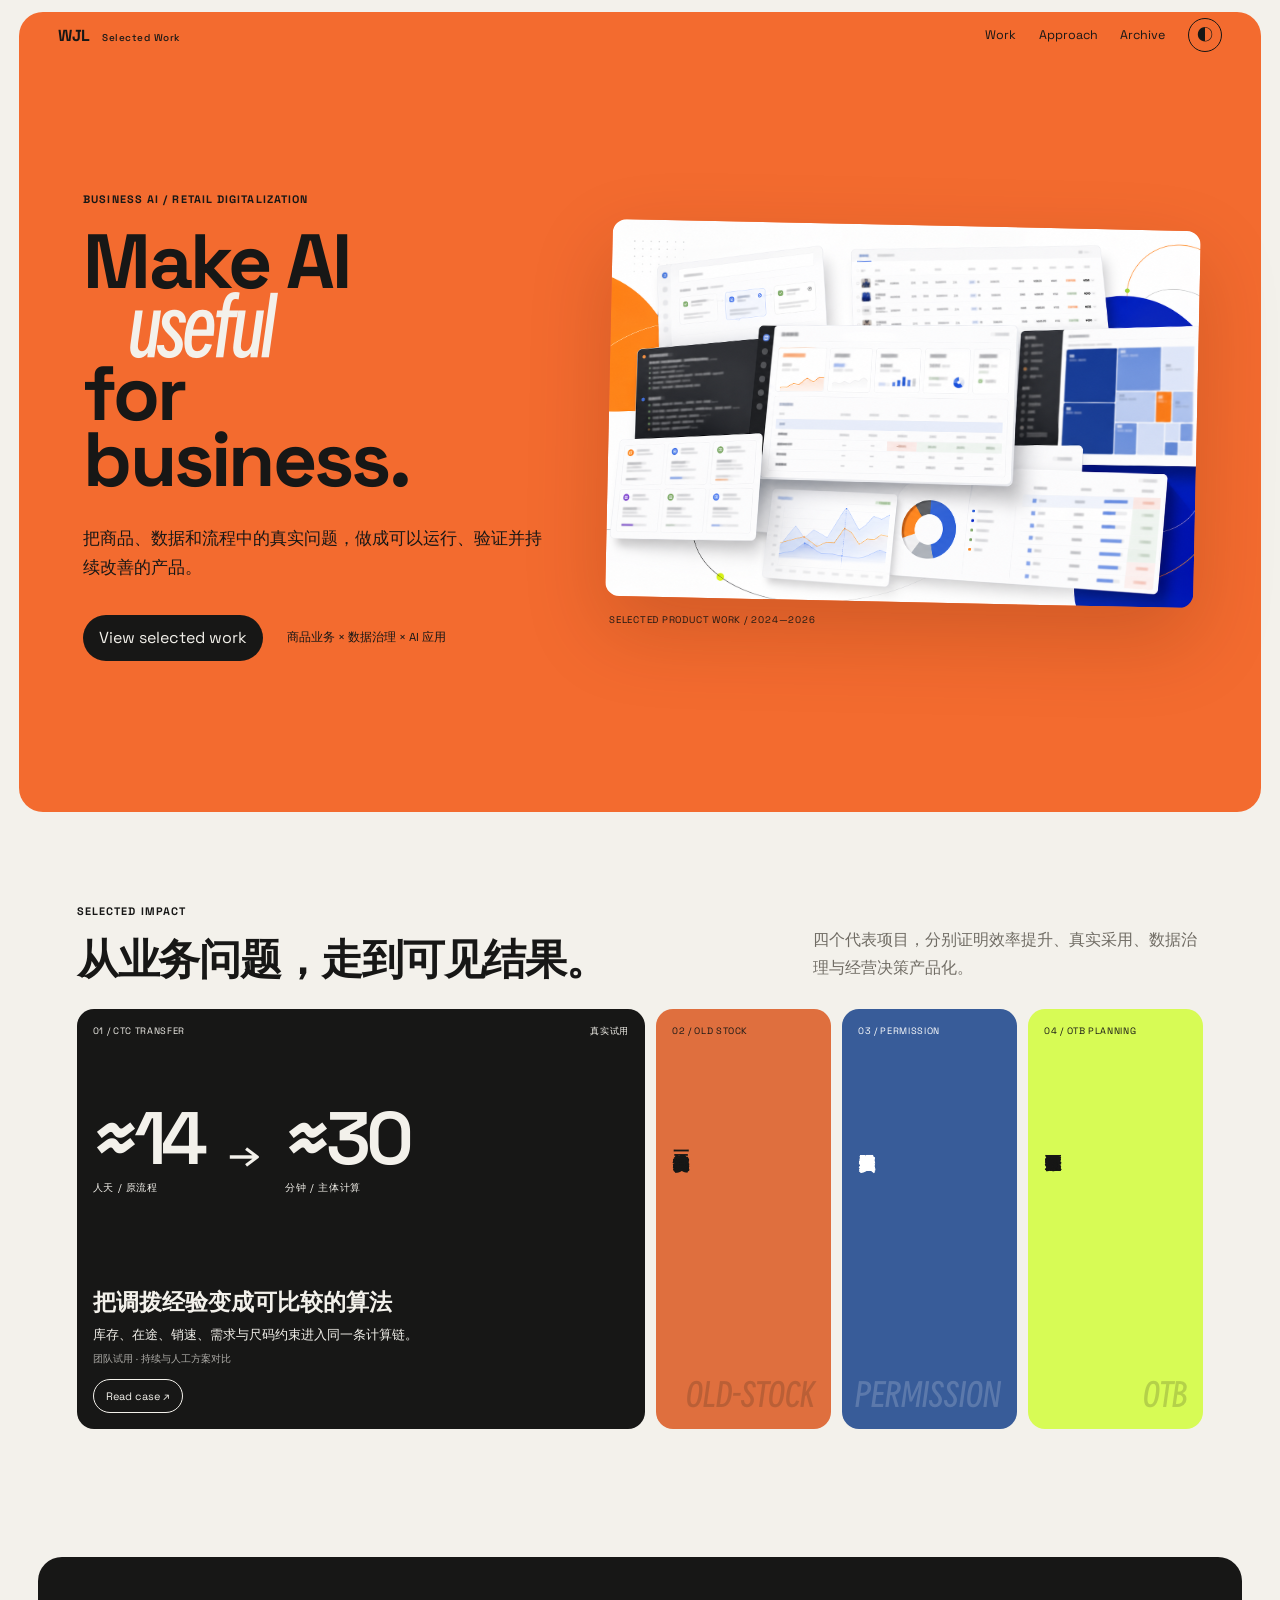
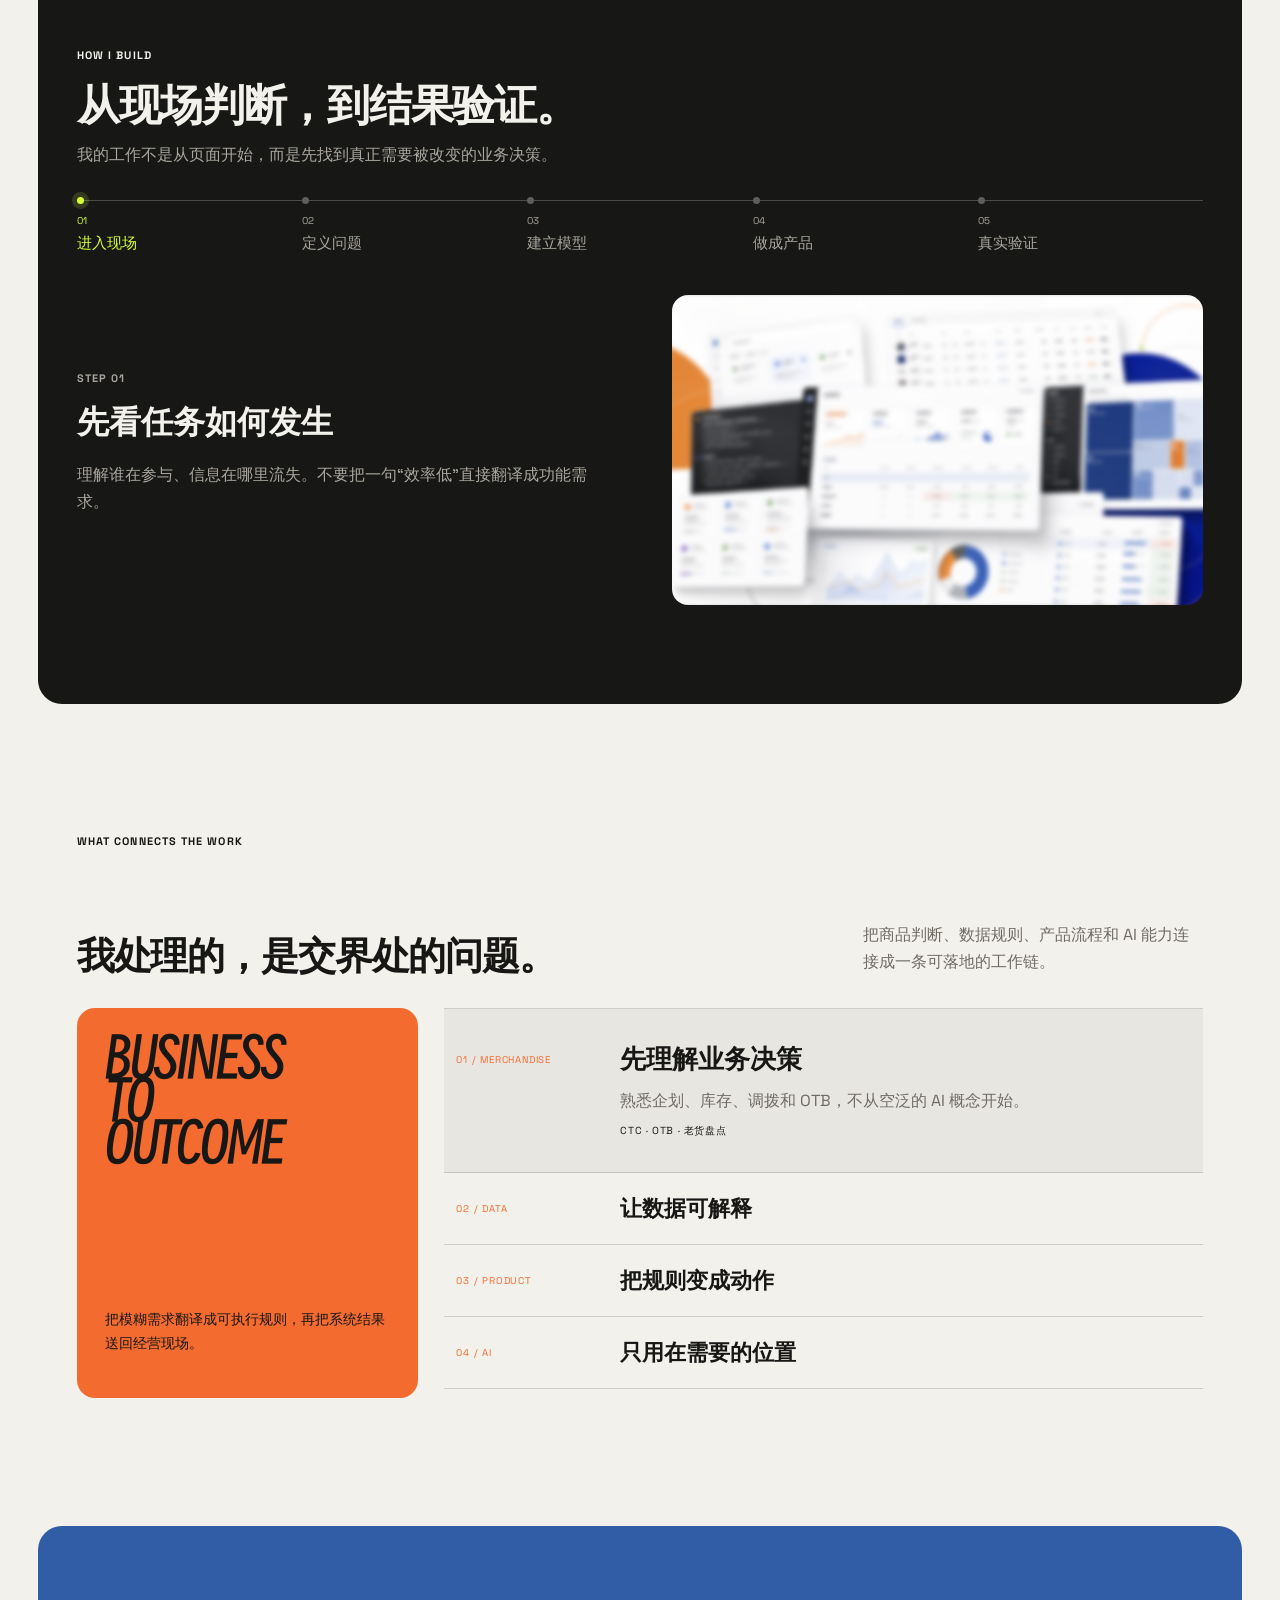
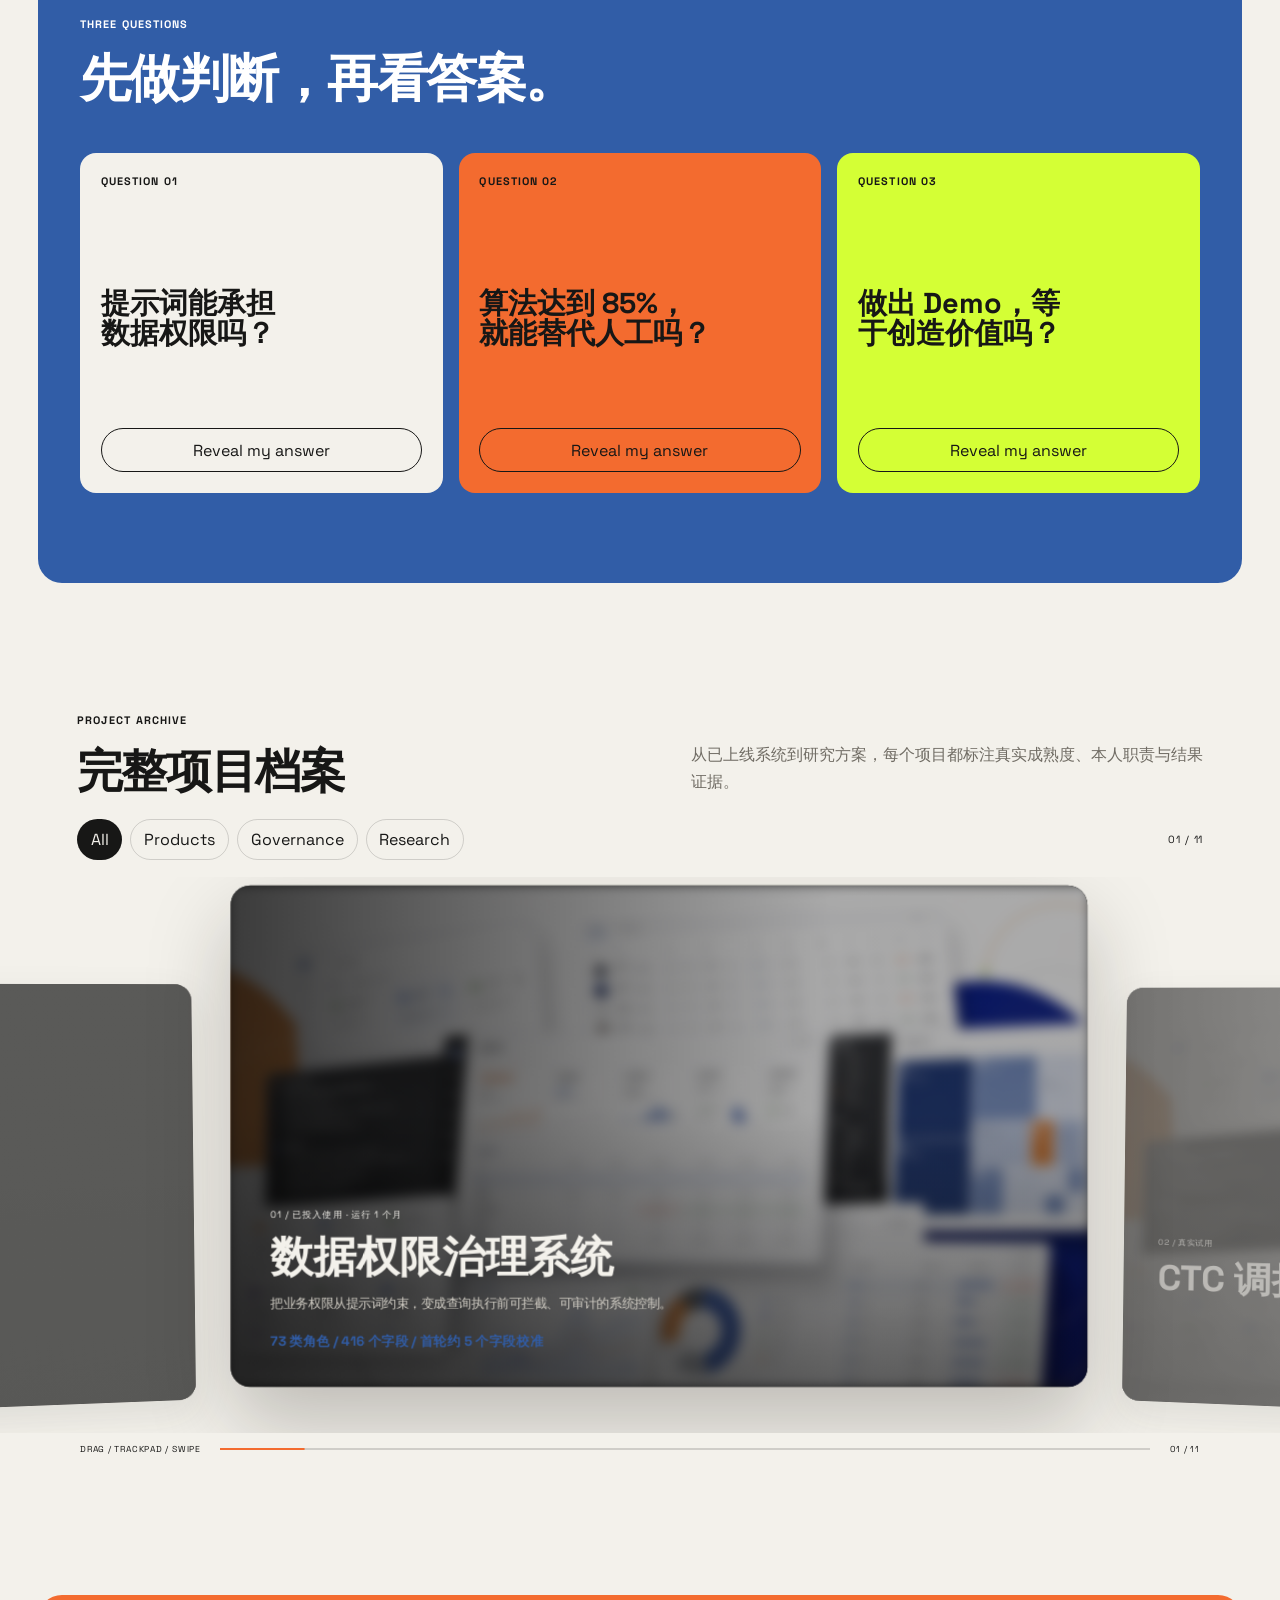
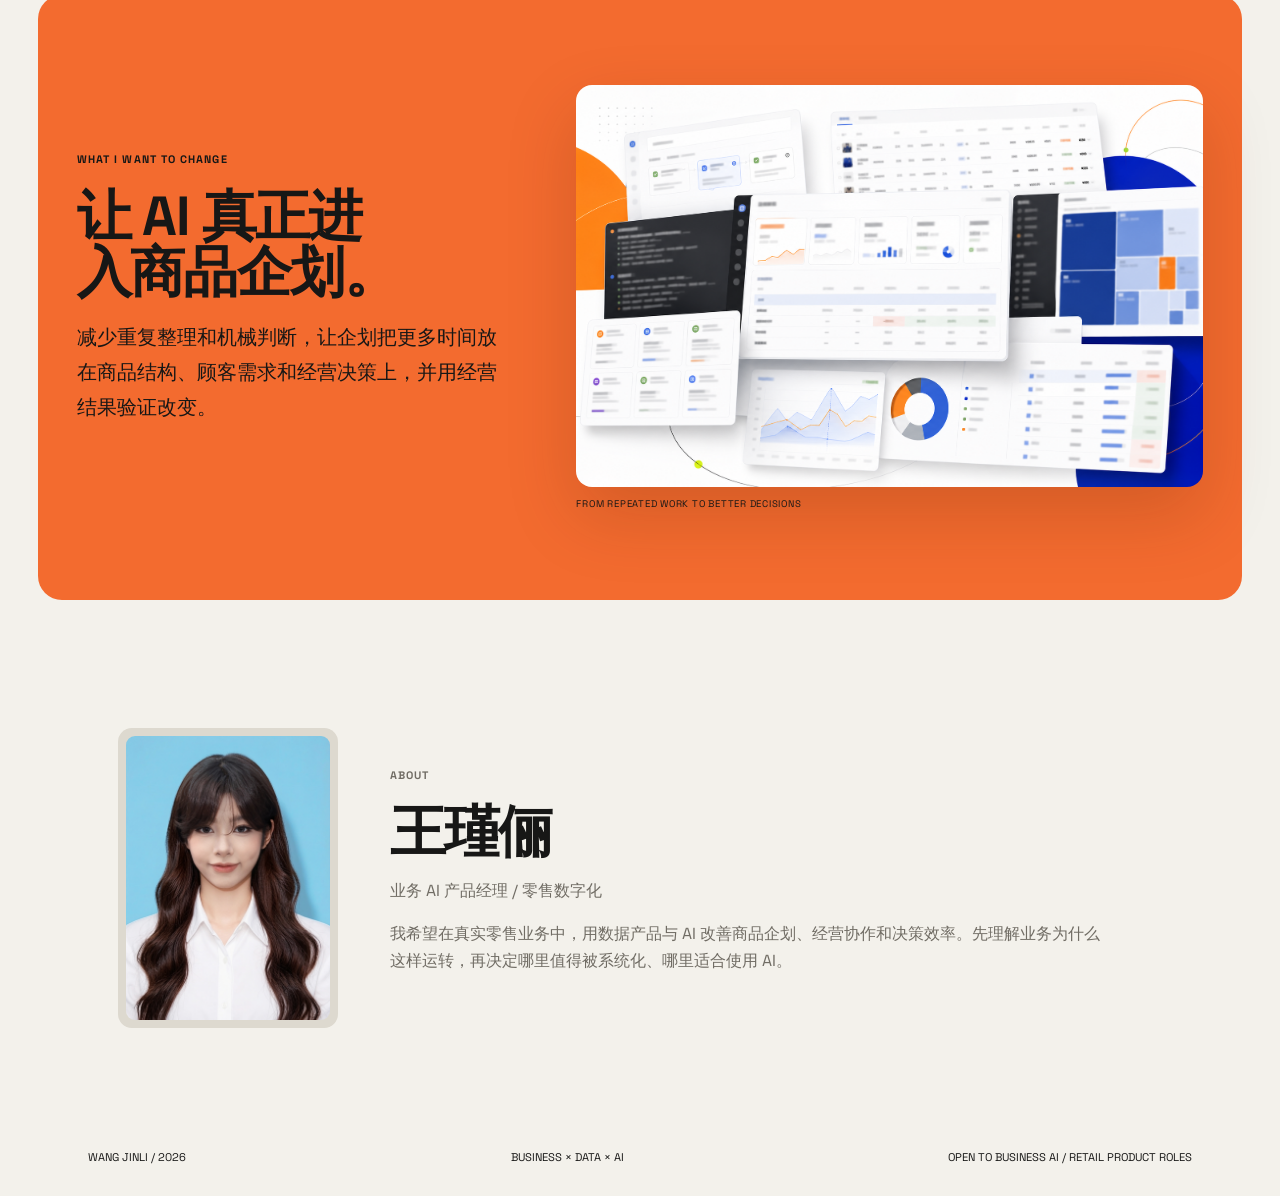
==== index.html @ 983e84b1 "Launch portfolio website" ====
<!doctype html>
<html lang="zh-CN">
<head>
  <meta charset="utf-8">
  <meta name="viewport" content="width=device-width, initial-scale=1">
  <meta name="description" content="王瑾俪的业务 AI、商品企划与零售数字化作品集">
  <title>王瑾俪 | Business × Data × AI</title>
  <link rel="stylesheet" href="styles.css">
</head>
<body>
  <a class="skip" href="#work">跳到项目</a>
  <header class="nav">
    <a class="logo" href="#top">WJL <span>Selected Work</span></a>
    <nav><a href="#work">Work</a><a href="#approach">Approach</a><a href="#archive">Archive</a><button id="themeToggle">◐</button></nav>
  </header>

  <main id="top">
    <section class="hero">
      <div class="hero-copy">
        <p class="label">BUSINESS AI / RETAIL DIGITALIZATION</p>
        <h1><span>Make AI</span><em>useful</em><span>for business.</span></h1>
        <p class="hero-cn">把商品、数据和流程中的真实问题，做成可以运行、验证并持续改善的产品。</p>
        <div class="hero-actions"><a href="#work">View selected work</a><span>商品业务 × 数据治理 × AI 应用</span></div>
      </div>
      <figure class="hero-media">
        <img src="assets/interface-collage.png" alt="零售数字化系统界面拼贴">
        <figcaption>SELECTED PRODUCT WORK / 2024—2026</figcaption>
      </figure>
    </section>

    <section class="work" id="work">
      <header class="work-heading"><div><p class="label">SELECTED IMPACT</p><h2>从业务问题，<br>走到可见结果。</h2></div><p>四个代表项目，分别证明效率提升、真实采用、数据治理与经营决策产品化。</p></header>
      <div class="impact-board" id="impactBoard">
        <article class="impact-card active" tabindex="0" data-impact="ctc">
          <div class="impact-top"><span>01 / CTC TRANSFER</span><span>真实试用</span></div>
          <div class="impact-metric"><div><b>≈14</b><small>人天 / 原流程</small></div><i>→</i><div><b>≈30</b><small>分钟 / 主体计算</small></div></div>
          <div class="impact-story"><h3>把调拨经验变成可比较的算法</h3><p>库存、在途、销速、需求与尺码约束进入同一条计算链。</p><small>团队试用 · 持续与人工方案对比</small><button data-open="ctc">Read case ↗</button></div>
        </article>
        <article class="impact-card" tabindex="0" data-impact="old-stock">
          <div class="impact-top"><span>02 / OLD STOCK</span><span>真实使用</span></div>
          <div class="impact-metric"><div><b>≈2</b><small>周 / 人工盘点</small></div><i>→</i><div><b>3–4</b><small>天 / 工具处理</small></div></div>
          <div class="impact-story"><h3>把一次性表格变成持续工具</h3><p>库龄、库存和销售状态可以被直接查询并转化为经营动作。</p><small>真实业务人员使用 · 处理周期缩短</small><button data-open="old-stock">Read case ↗</button></div>
        </article>
        <article class="impact-card" tabindex="0" data-impact="permission">
          <div class="impact-top"><span>03 / PERMISSION</span><span>已上线运行</span></div>
          <div class="impact-metric single"><div><b>73</b><small>类真实角色</small></div><i>×</i><div><b>416</b><small>个分级字段</small></div></div>
          <div class="impact-story"><h3>让权限进入真实查询链路</h3><p>从提示词约束，推进到执行前拦截、默认拒绝与审计。</p><small>已上线运行 · 真实身份联调</small><button data-open="permission">Read case ↗</button></div>
        </article>
        <article class="impact-card" tabindex="0" data-impact="otb">
          <div class="impact-top"><span>04 / OTB PLANNING</span><span>已部署使用</span></div>
          <div class="impact-metric single"><div><b>≈21</b><small>个真实查询接口</small></div></div>
          <div class="impact-story"><h3>把分散数据送进决策界面</h3><p>预算、采购、销售、毛利、库存和审批进入同一产品。</p><small>真实数据接入 · 已部署辅助买货</small><button data-open="otb">Read case ↗</button></div>
        </article>
      </div>
    </section>

    <section class="approach" id="approach">
      <header><p class="label">HOW I BUILD</p><h2>从现场判断，到结果验证。</h2><p>我的工作不是从页面开始，而是先找到真正需要被改变的业务决策。</p></header>
      <div class="stepper" role="tablist">
        <button class="step active" data-step="0"><i>01</i><span>进入现场</span></button>
        <button class="step" data-step="1"><i>02</i><span>定义问题</span></button>
        <button class="step" data-step="2"><i>03</i><span>建立模型</span></button>
        <button class="step" data-step="3"><i>04</i><span>做成产品</span></button>
        <button class="step" data-step="4"><i>05</i><span>真实验证</span></button>
      </div>
      <article class="step-panel" id="stepPanel" aria-live="polite"></article>
    </section>

    <section class="strengths">
      <header><p class="label">WHAT CONNECTS THE WORK</p><h2>我处理的，是交界处的问题。</h2><p>把商品判断、数据规则、产品流程和 AI 能力连接成一条可落地的工作链。</p></header>
      <div class="strength-stage">
        <div class="strength-lead"><span>BUSINESS<br>TO<br>OUTCOME</span><p>把模糊需求翻译成可执行规则，再把系统结果送回经营现场。</p></div>
        <div class="strength-rails">
          <button class="strength-rail active"><span>01 / MERCHANDISE</span><strong>先理解业务决策</strong><p>熟悉企划、库存、调拨和 OTB，不从空泛的 AI 概念开始。</p><small>CTC · OTB · 老货盘点</small></button>
          <button class="strength-rail"><span>02 / DATA</span><strong>让数据可解释</strong><p>处理指标口径、身份权限、筛选范围和异常值，让结果经得起对数。</p><small>权限治理 · 字典消歧</small></button>
          <button class="strength-rail"><span>03 / PRODUCT</span><strong>把规则变成动作</strong><p>设计角色、状态、异常、审批与回滚，让产品进入真实工作链。</p><small>行政采购 · AI 项目治理</small></button>
          <button class="strength-rail"><span>04 / AI</span><strong>只用在需要的位置</strong><p>AI 辅助理解和执行，但不生成业务事实，也不替代结果验证。</p><small>Useful, not decorative</small></button>
        </div>
      </div>
    </section>

    <section class="principles">
      <header><p class="label">THREE QUESTIONS</p><h2>先做判断，再看答案。</h2></header>
      <div class="question-list" id="questionList"></div>
    </section>

    <section class="archive" id="archive">
      <header><div><p class="label">PROJECT ARCHIVE</p><h2>完整项目档案</h2></div><p>从已上线系统到研究方案，每个项目都标注真实成熟度、本人职责与结果证据。</p></header>
      <div class="archive-toolbar">
        <div class="filters"><button class="active" data-filter="all">All</button><button data-filter="product">Products</button><button data-filter="governance">Governance</button><button data-filter="research">Research</button></div>
        <div class="archive-actions"><span id="archiveCounter">11 PROJECTS</span></div>
      </div>
      <div class="archive-reel">
        <div class="reel-track" id="reelGrid" aria-label="横向胶片项目浏览"></div>
        <div class="reel-footer"><span>DRAG / TRACKPAD / SWIPE</span><div class="reel-progress"><i id="reelProgress"></i></div><span id="reelCount">01 / 11</span></div>
      </div>
    </section>

    <section class="direction">
      <div class="direction-copy"><p class="label">WHAT I WANT TO CHANGE</p><h2>让 AI 真正进入商品企划。</h2><p>减少重复整理和机械判断，让企划把更多时间放在商品结构、顾客需求和经营决策上，并用经营结果验证改变。</p></div>
      <figure><img src="assets/interface-collage.png" alt="脱敏的商品企划数字化系统界面"><figcaption>FROM REPEATED WORK TO BETTER DECISIONS</figcaption></figure>
    </section>

    <section class="about">
      <div class="portrait"><img src="图片/证件照.jpg" alt="王瑾俪"></div>
      <div><p class="label">ABOUT</p><h2>王瑾俪</h2><p>业务 AI 产品经理 / 零售数字化</p><p>我希望在真实零售业务中，用数据产品与 AI 改善商品企划、经营协作和决策效率。先理解业务为什么这样运转，再决定哪里值得被系统化、哪里适合使用 AI。</p></div>
    </section>
  </main>

  <footer><span>WANG JINLI / 2026</span><span>BUSINESS × DATA × AI</span><span>OPEN TO BUSINESS AI / RETAIL PRODUCT ROLES</span></footer>

  <aside class="detail" id="detail" aria-hidden="true" aria-label="项目案例详情">
    <nav class="detail-nav"><button id="detailClose">← Back to archive</button><span id="detailCount"></span><div><button id="detailPrev">← Prev</button><button id="detailNext">Next →</button></div></nav>
    <article class="case-page">
      <header class="case-hero">
        <div class="case-hero-copy"><p class="case-kicker" id="detailType"></p><h2 id="detailTitle"></h2><p class="case-summary" id="detailSummary"></p><div class="case-meta"><span id="detailStatus"></span><b id="detailProof"></b></div></div>
        <figure class="case-visual" id="detailVisual"></figure>
      </header>
      <section class="case-intro"><p class="case-section-label">CASE IN ONE LINE</p><h3 id="detailThesis"></h3><dl><div><dt>MY ROLE</dt><dd id="detailRole"></dd></div><div><dt>MATURITY</dt><dd id="detailMaturity"></dd></div></dl></section>
      <section class="case-story"><div class="case-story-title"><p class="case-section-label">01 / BUSINESS CONTEXT</p><h3>先理解业务，<br>再设计产品。</h3></div><div class="case-story-body"><p class="case-lead" id="detailContext"></p><div class="case-users"><span>WHO IT SERVES</span><p id="detailUsers"></p></div><p id="detailProblem"></p></div></section>
      <section class="case-solution"><div class="case-story-title"><p class="case-section-label">02 / SOLUTION</p><h3>我把问题<br>做成了什么。</h3></div><div><p class="case-lead" id="detailSolution"></p><ul class="feature-list" id="detailFeatures"></ul></div></section>
      <section class="case-ai"><div><p class="case-section-label">03 / AI STRATEGY</p><h3 id="detailAiTitle"></h3><p id="detailAiNote"></p></div><div class="ai-split" id="detailAiSplit"></div></section>
      <section class="case-flow"><div class="case-story-title"><p class="case-section-label">04 / FROM INPUT TO OUTCOME</p><h3>产品如何进入<br>真实工作链。</h3></div><ol id="detailProcess"></ol></section>
      <section class="case-contribution"><div><p class="case-section-label">05 / MY CONTRIBUTION</p><h3>我具体负责的部分</h3><ul id="detailWork"></ul></div><div><p class="case-section-label">KEY PRODUCT DECISIONS</p><ul id="detailDecisions"></ul></div></section>
      <section class="case-proof"><div><p>EVIDENCE & OUTCOME</p><strong id="detailProofLarge"></strong></div><p id="detailEvidence"></p></section>
      <section class="case-boundary"><p>VALIDATION STATUS</p><h3 id="detailBoundary"></h3><div><span>NEXT STEP</span><p id="detailNextStep"></p></div></section>
      <button class="case-next" id="detailNextCase"><span>NEXT CASE</span><strong id="detailNextTitle"></strong><i>↗</i></button>
    </article>
  </aside>
  <script src="app.js"></script>
</body>
</html>
---- styles.css ----
@font-face{font-family:Space;src:url("assets/SpaceGrotesk-Variable.ttf") format("truetype");font-weight:300 700;font-display:swap}@font-face{font-family:Smiley;src:url("assets/SmileySans-Oblique.woff2") format("woff2");font-display:swap}
:root{--orange:#f36b2f;--lime:#d4ff35;--ink:#171716;--paper:#f3f1eb;--blue:#315da7;--muted:#706c64;--line:rgba(23,23,22,.16);--ease:cubic-bezier(.16,1,.3,1);color-scheme:light}:root[data-theme=dark]{--ink:#f2f0e9;--paper:#181817;--muted:#aaa69d;--line:rgba(242,240,233,.16);color-scheme:dark}
*{box-sizing:border-box}html{scroll-behavior:smooth}body{margin:0;background:var(--paper);color:var(--ink);font-family:Space,"PingFang SC","Microsoft YaHei",sans-serif;-webkit-font-smoothing:antialiased}button,a{font:inherit;color:inherit}button{cursor:pointer}img{display:block;max-width:100%}::selection{background:var(--lime);color:#171716}:focus-visible{outline:3px solid var(--orange);outline-offset:4px}.skip{position:fixed;z-index:999;top:1rem;left:1rem;transform:translateY(-200%);background:#171716;color:white;padding:.7rem 1rem}.skip:focus{transform:none}.nav{height:70px;position:absolute;inset:0 0 auto;z-index:10;display:flex;align-items:center;justify-content:space-between;padding:0 clamp(1rem,3vw,3rem);color:#171716}.logo{text-decoration:none;font-weight:700;letter-spacing:-.03em}.logo span{font-size:.62rem;font-weight:500;margin-left:.55rem;letter-spacing:.05em}.nav nav{display:flex;gap:1.4rem;align-items:center}.nav nav a{text-decoration:none;font-size:.78rem}.nav nav button{border:1px solid currentColor;background:transparent;border-radius:50%;width:34px;height:34px}
.hero{min-height:100dvh;background:var(--orange);color:#171716;padding:clamp(6rem,10vh,8rem) clamp(1rem,3vw,3rem) 3rem;display:grid;grid-template-columns:minmax(0,.8fr) minmax(420px,1.2fr);gap:4vw;align-items:center}.label{font-size:.68rem;letter-spacing:.1em;font-weight:700;margin:0 0 1.2rem}.hero h1{font-size:clamp(4.2rem,7.2vw,7.6rem);line-height:.82;letter-spacing:-.035em;margin:0;max-width:8.5ch}.hero h1 span{display:block}.hero h1 em{font-family:Smiley,Space,sans-serif;font-style:normal;font-weight:400;color:var(--paper);display:block;margin-left:1.2ch}.hero-cn{font-size:clamp(1rem,1.35vw,1.2rem);line-height:1.7;max-width:36rem;margin:2.4rem 0}.hero-actions{display:flex;align-items:center;gap:1.5rem}.hero-actions a{background:#171716;color:#f3f1eb;text-decoration:none;border-radius:999px;padding:.8rem 1rem}.hero-actions span{font-size:.72rem}.hero-media{margin:0;position:relative}.hero-media img{border-radius:18px;box-shadow:0 32px 80px rgba(93,31,7,.22);transform:rotate(1.2deg)}figure figcaption{font-size:.6rem;letter-spacing:.08em;margin-top:.7rem}
section:not(.hero){padding:clamp(5rem,9vw,9rem) clamp(1rem,3vw,3rem)}h2{font-size:clamp(2.5rem,4.6vw,5rem);line-height:1.02;letter-spacing:-.03em;margin:0}p{line-height:1.7}.work-heading{display:flex;justify-content:space-between;align-items:end;gap:3rem;margin-bottom:3.5rem}.work-heading>p{max-width:34rem;color:var(--muted);margin:0}.work-browser{display:grid;grid-template-columns:300px minmax(0,1fr);gap:2rem;min-height:580px}.work-tabs{display:flex;flex-direction:column}.work-tab{border:0;border-bottom:1px solid var(--line);background:transparent;text-align:left;padding:1.2rem 0;display:grid;grid-template-columns:38px 1fr;gap:.25rem .6rem;opacity:.45;transition:.3s var(--ease)}.work-tab span{grid-row:1/3;font-size:.65rem}.work-tab b{font-size:1.08rem}.work-tab small{font-size:.68rem;color:var(--muted)}.work-tab:hover,.work-tab.active{opacity:1;padding-left:.7rem}.work-frame{position:relative;min-height:580px;border-radius:18px;overflow:hidden;background:#171716;color:#f3f1eb}.work-shot{position:absolute;inset:0}.work-shot img{width:100%;height:100%;object-fit:cover;object-position:top left;filter:blur(2.2px) saturate(.78);transform:scale(1.025)}.work-shot::after{content:"";position:absolute;inset:0;background:linear-gradient(90deg,rgba(10,10,10,.72) 0,rgba(10,10,10,.24) 52%,rgba(10,10,10,.06))}.work-copy{position:absolute;z-index:3;left:clamp(1.4rem,4vw,4rem);bottom:clamp(1.4rem,4vw,3.5rem);max-width:34rem}.work-copy>span{font-size:.64rem;letter-spacing:.08em}.work-copy h3{font-size:clamp(2.3rem,4.2vw,4.5rem);line-height:.95;letter-spacing:-.03em;margin:1rem 0}.work-copy p{max-width:31rem;color:#d0ccc2}.work-copy button{border:1px solid #f3f1eb;background:transparent;color:#f3f1eb;border-radius:999px;padding:.65rem .9rem}
.approach{background:#171716;color:#f3f1eb}.approach>header{max-width:900px}.approach>header>p:last-child{color:#aaa69d}.stepper{display:grid;grid-template-columns:repeat(5,1fr);margin:3.5rem 0 2rem;border-top:1px solid #4b4b48}.step{border:0;background:transparent;color:#aaa69d;text-align:left;padding:1.1rem 0;display:flex;flex-direction:column;gap:.4rem;position:relative}.step::before{content:"";position:absolute;top:-4px;left:0;width:7px;height:7px;background:#5e5e5a;border-radius:50%}.step i{font-style:normal;font-size:.62rem}.step span{font-size:.92rem}.step:hover,.step.active{color:var(--lime)}.step.active::before{background:var(--lime);box-shadow:0 0 0 5px rgba(212,255,53,.15)}.step-panel{display:grid;grid-template-columns:.72fr 1.28fr;gap:5vw;align-items:center;min-height:480px}.step-panel h3{font-size:clamp(2.4rem,4vw,4.5rem);line-height:.98;margin:0 0 1.3rem}.step-panel p{color:#aaa69d;max-width:34rem}.step-image{height:420px;border-radius:16px;overflow:hidden;position:relative}.step-image img{width:100%;height:100%;object-fit:cover;object-position:top left;filter:blur(2.5px) saturate(.75);transform:scale(1.02)}.step-image::after{content:"DETAILS OBSCURED";position:absolute;right:1rem;bottom:1rem;background:#171716;color:var(--lime);padding:.45rem .6rem;font-size:.58rem;letter-spacing:.08em}
.strengths>header{max-width:900px;margin-bottom:4rem}.strength-grid{display:grid;grid-template-columns:repeat(2,1fr);gap:1px;background:var(--line)}.strength-grid article{background:var(--paper);padding:clamp(2rem,4vw,4rem);min-height:300px}.strength-grid span{font-size:.64rem;letter-spacing:.09em;color:var(--orange)}.strength-grid h3{font-size:clamp(1.7rem,2.5vw,2.8rem);margin:2.5rem 0 1rem}.strength-grid p{max-width:34rem;color:var(--muted)}.strength-grid b{font-size:.7rem;font-weight:500}.principles{background:var(--blue);color:white}.principles>header{margin-bottom:3rem}.question-list{display:grid;grid-template-columns:repeat(3,1fr);gap:1rem}.question{min-height:390px;background:#f3f1eb;color:#171716;border-radius:16px;padding:1.3rem;display:flex;flex-direction:column;justify-content:space-between;position:relative;overflow:hidden}.question:nth-child(2){background:var(--orange)}.question:nth-child(3){background:var(--lime)}.question h3{font-size:clamp(1.6rem,2.6vw,2.7rem);line-height:1.05;margin:0}.question button{border:1px solid #171716;background:transparent;border-radius:999px;padding:.65rem}.question button:hover{background:#171716;color:white}.question-answer{position:absolute;inset:0;background:#171716;color:#f3f1eb;padding:1.3rem;transform:translateY(101%);transition:.5s var(--ease);display:flex;flex-direction:column;justify-content:space-between}.question.open .question-answer{transform:none}.question-answer b{font-size:2.2rem;color:var(--lime)}
.archive>header{display:flex;justify-content:space-between;align-items:end;gap:3rem}.archive>header>p{max-width:32rem;color:var(--muted)}.filters{display:flex;gap:.5rem;margin:3rem 0 2rem}.filters button{border:1px solid var(--line);background:transparent;border-radius:999px;padding:.55rem .8rem}.filters button.active{background:var(--ink);color:var(--paper)}.project-grid{display:grid;grid-template-columns:repeat(12,1fr);gap:1rem}.project-card{grid-column:span 4;min-height:400px;border:0;background:#dedbd2;color:#171716;border-radius:16px;padding:1rem;text-align:left;display:flex;flex-direction:column;transition:.35s var(--ease)}.project-card:nth-child(5n+1){grid-column:span 6}.project-card:hover{transform:translateY(-7px);box-shadow:0 25px 55px rgba(0,0,0,.14)}.project-cover{height:220px;background:#171716;border-radius:11px;overflow:hidden;margin-bottom:1rem;position:relative}.project-cover img{width:100%;height:100%;object-fit:cover;object-position:top left;filter:blur(2.8px) saturate(.72);transform:scale(1.03)}.project-cover.typographic{display:flex;align-items:flex-end;padding:1rem;color:var(--cover,var(--orange));font-size:2.4rem;font-weight:650;letter-spacing:-.04em}.project-meta{display:flex;justify-content:space-between;font-size:.6rem;letter-spacing:.05em}.project-card h3{font-size:1.45rem;line-height:1.05;margin:auto 0 .5rem}.project-card p{font-size:.76rem;margin:0;color:#68645d}
.direction{background:var(--orange);color:#171716;display:grid;grid-template-columns:.75fr 1.25fr;gap:5vw;align-items:center}.direction-copy p:last-child{font-size:clamp(1rem,1.6vw,1.3rem);max-width:39rem}.direction figure{margin:0}.direction figure img{border-radius:16px;box-shadow:0 28px 70px rgba(89,29,5,.2)}.about{display:grid;grid-template-columns:260px 1fr;gap:4vw;align-items:center}.portrait{height:320px;border-radius:16px;overflow:hidden;background:var(--blue)}.portrait img{width:100%;height:100%;object-fit:cover;object-position:center 18%;filter:grayscale(1) contrast(1.05);mix-blend-mode:multiply}.about h2{font-size:clamp(3rem,5vw,5rem)}.about>div:last-child p{max-width:45rem;color:var(--muted)}footer{padding:2rem clamp(1rem,3vw,3rem);display:flex;justify-content:space-between;gap:1rem;font-size:.7rem}
.detail{position:fixed;inset:0;z-index:100;background:#171716;color:#f3f1eb;overflow:auto;visibility:hidden;transform:translateY(105%);transition:transform .7s var(--ease),visibility 0s linear .7s}.detail.open{visibility:visible;transform:none;transition-delay:0s}.detail>nav{height:70px;position:sticky;top:0;z-index:2;background:rgba(23,23,22,.88);backdrop-filter:blur(18px);display:flex;align-items:center;justify-content:space-between;padding:0 clamp(1rem,3vw,3rem)}.detail button{border:0;background:transparent;color:inherit}.detail>article{max-width:1200px;margin:auto;padding:clamp(3rem,7vw,7rem) clamp(1rem,5vw,5rem) 8rem}.detail header>p:first-child{font-size:.68rem;letter-spacing:.08em}.detail header h2{font-size:clamp(3.5rem,8vw,8rem);max-width:9ch;line-height:.86}.detail header>p:nth-child(3){font-size:clamp(1.05rem,1.7vw,1.4rem);max-width:44rem}.detail header>div{display:flex;gap:1rem;align-items:center;margin-top:2rem}.detail header span{border:1px solid #666;border-radius:999px;padding:.4rem .6rem;font-size:.65rem}.detail header b{color:var(--lime)}.detail-sections{display:grid;grid-template-columns:repeat(2,1fr);gap:4rem;margin-top:7rem}.detail-sections section{border-top:1px solid #555;padding-top:1rem}.detail-sections h3{font-size:.65rem;letter-spacing:.08em}.detail-sections p,.detail-sections li{line-height:1.8}
@media(max-width:900px){.hero{grid-template-columns:1fr}.hero h1{font-size:clamp(4rem,12vw,6.5rem)}.work-heading,.archive>header{align-items:start;flex-direction:column}.work-browser{grid-template-columns:1fr}.work-tabs{display:grid;grid-template-columns:repeat(2,1fr)}.step-panel{grid-template-columns:1fr}.question-list{grid-template-columns:1fr}.question{min-height:300px}.direction{grid-template-columns:1fr}.project-card,.project-card:nth-child(5n+1){grid-column:span 6}}
@media(max-width:620px){.nav nav a{display:none}.hero{padding-top:6rem}.hero h1{font-size:clamp(3.4rem,16vw,5rem)}.hero-actions{align-items:flex-start;flex-direction:column}.work-tabs{grid-template-columns:1fr}.work-frame{min-height:520px}.stepper{display:flex;overflow:auto}.step{min-width:120px}.strength-grid{grid-template-columns:1fr}.project-card,.project-card:nth-child(5n+1){grid-column:1/-1}.archive>header{display:block}.about{grid-template-columns:1fr}.portrait{height:420px}.detail-sections{grid-template-columns:1fr}footer{flex-direction:column}}
@media(prefers-reduced-motion:reduce){html{scroll-behavior:auto}*,*::before,*::after{transition-duration:.01ms!important;animation-duration:.01ms!important}}
.work{padding-top:5rem!important;padding-bottom:5rem!important}.work-heading{margin-bottom:2.5rem}.work-browser,.work-frame{min-height:520px}section:not(.hero){padding-top:clamp(5rem,7vw,7rem);padding-bottom:clamp(5rem,7vw,7rem)}

/* v4 — framed editorial layout */
body{overflow-x:hidden}.nav{position:absolute;max-width:1240px;margin:auto;padding-inline:clamp(1.25rem,3vw,2.8rem)}
.hero{width:calc(100% - clamp(20px,3vw,48px));max-width:1320px;min-height:min(800px,calc(100dvh - 24px));margin:12px auto 0;border-radius:24px;padding:clamp(6.5rem,10vh,8rem) clamp(1.5rem,5vw,5rem) clamp(3rem,6vw,5rem);grid-template-columns:minmax(0,.88fr) minmax(380px,1.12fr);gap:clamp(2.5rem,5vw,5.5rem)}
.hero h1{font-size:clamp(3.8rem,6vw,6.5rem);line-height:.86;max-width:8.8ch}.hero-cn{max-width:31rem;margin:2rem 0}.hero-media{max-width:660px}.hero-media img{border-radius:14px}
section:not(.hero){width:calc(100% - clamp(24px,6vw,96px));max-width:1280px;margin-inline:auto;padding-inline:clamp(1.25rem,3vw,3.25rem)!important;padding-top:clamp(4.5rem,7vw,7rem)!important;padding-bottom:clamp(4.5rem,7vw,7rem)!important}
h2{font-size:clamp(2.35rem,4vw,4.3rem)}
.work-heading{max-width:1120px;margin-inline:auto;margin-bottom:2.5rem}.work-browser{max-width:1120px;margin-inline:auto;grid-template-columns:250px minmax(0,1fr);min-height:490px}.work-frame{min-height:490px}.work-copy{max-width:29rem}.work-copy h3{font-size:clamp(2.15rem,3.5vw,3.8rem)}.work-shot img{filter:blur(5px) saturate(.68) brightness(.92);transform:scale(1.04)}.work-shot::after{background:linear-gradient(90deg,rgba(10,10,10,.78) 0,rgba(10,10,10,.38) 48%,rgba(10,10,10,.1) 100%),linear-gradient(0deg,rgba(10,10,10,.18),transparent 55%)}
.approach,.principles,.direction{border-radius:24px;margin-block:clamp(1rem,3vw,2.5rem)}.approach>header,.approach>.stepper,.approach>.step-panel,.principles>header,.principles>.question-list{max-width:1120px;margin-left:auto;margin-right:auto}.step-panel{min-height:430px}.step-image{height:360px}.question{min-height:340px}.question h3{font-size:clamp(1.45rem,2.25vw,2.35rem)}

/* Capability rails */
.strengths>header{max-width:1120px;margin:0 auto 3rem;display:grid;grid-template-columns:1.25fr .75fr;gap:3rem;align-items:end}.strengths>header .label{grid-column:1/-1}.strengths>header p:last-child{color:var(--muted);max-width:27rem;margin:0}.strength-stage{max-width:1120px;margin:auto;display:grid;grid-template-columns:minmax(220px,.65fr) minmax(0,1.35fr);gap:clamp(1rem,2vw,2rem);align-items:stretch}.strength-lead{border-radius:18px;background:var(--orange);color:#171716;padding:clamp(1.5rem,3vw,2.5rem);min-height:470px;display:flex;flex-direction:column;justify-content:space-between}.strength-lead span{font-family:Smiley,Space,sans-serif;font-size:clamp(2.8rem,5vw,5.3rem);line-height:.78;letter-spacing:-.04em}.strength-lead p{font-size:.88rem;max-width:20rem}.strength-rails{display:flex;flex-direction:column;border-top:1px solid var(--line)}.strength-rail{border:0;border-bottom:1px solid var(--line);background:transparent;color:inherit;text-align:left;padding:1rem .8rem;display:grid;grid-template-columns:145px 1fr auto;gap:.4rem 1.5rem;align-items:center;min-height:87px;transition:min-height .5s var(--ease),background .3s}.strength-rail>span{font-size:.61rem;letter-spacing:.08em;color:var(--orange)}.strength-rail strong{font-size:clamp(1.15rem,1.75vw,1.65rem)}.strength-rail p,.strength-rail small{display:none}.strength-rail.active{min-height:205px;background:color-mix(in srgb,var(--ink) 5%,transparent);align-content:center}.strength-rail.active strong{font-size:clamp(1.55rem,2.5vw,2.55rem)}.strength-rail.active p{display:block;grid-column:2/-1;color:var(--muted);max-width:36rem;margin:.2rem 0}.strength-rail.active small{display:block;grid-column:2/-1;font-size:.64rem;letter-spacing:.06em}.strength-rail:hover{padding-left:1.15rem}

/* Draggable project deck */
.archive>header,.archive-toolbar,.archive-stage{max-width:1120px;margin-left:auto;margin-right:auto}.archive>header{display:flex}.archive-toolbar{display:flex;align-items:center;justify-content:space-between;margin-top:2.3rem;margin-bottom:1rem}.filters{margin:0}.archive-actions{display:flex;align-items:center;gap:1rem;font-size:.65rem;letter-spacing:.08em}.archive-actions button{border:0;border-bottom:1px solid currentColor;background:transparent;padding:.4rem 0}.archive-stage{height:610px;border-radius:22px;position:relative;overflow:hidden;background:#d8d5cd;outline:none;touch-action:pan-y}.archive-stage:focus-visible{outline:3px solid var(--orange);outline-offset:4px}.archive-ambient{position:absolute;inset:-35px;background:url("assets/interface-collage.png") center/cover;filter:blur(32px) saturate(.7);opacity:.42;transform:scale(1.12)}.archive-ambient::after{content:"";position:absolute;inset:0;background:rgba(231,228,219,.55)}.archive-deck{position:absolute;inset:0}.project-card{position:absolute;left:50%;top:38px;width:min(430px,54vw);height:490px;min-height:0;border:0;background:#f5f3ed;color:#171716;border-radius:15px;padding:.85rem;text-align:left;display:flex;flex-direction:column;transform:translateX(calc(-50% + (var(--offset) * 72px))) translateY(calc(var(--abs) * 13px)) scale(calc(1 - (var(--abs) * .055))) rotate(calc(var(--offset) * 1.3deg));transform-origin:center bottom;z-index:calc(20 - var(--abs));opacity:clamp(0,calc(1.12 - (var(--abs) * .28)),1);box-shadow:0 25px 65px rgba(35,30,22,.18);transition:transform .65s var(--ease),opacity .45s var(--ease),box-shadow .45s;overflow:hidden}.project-card.active:hover{transform:translateX(-50%) translateY(-5px);box-shadow:0 34px 80px rgba(35,30,22,.25)}.archive-stage.dragging .project-card{transition-duration:.15s}.project-cover{height:270px;flex:none;margin-bottom:.85rem;border-radius:9px}.project-cover::after{content:"";position:absolute;inset:0;background:linear-gradient(180deg,transparent 45%,rgba(10,10,10,.26))}.project-cover img{filter:blur(5px) saturate(.64);transform:scale(1.06)}.project-cover.typographic{align-items:stretch;justify-content:space-between;flex-direction:column;padding:1.2rem;color:var(--cover);font-size:1rem}.project-cover.typographic span{font-size:.65rem;letter-spacing:.1em}.project-cover.typographic b{font-family:Smiley,Space,sans-serif;font-size:3.2rem;line-height:.85}.project-card h3{font-size:1.35rem;margin:auto 0 .25rem}.project-card p{font-size:.7rem}.project-card i{font-style:normal;font-size:.6rem;margin-top:.75rem}.archive-nav{position:absolute;z-index:30;left:1.1rem;right:1.1rem;bottom:1rem;display:flex;justify-content:space-between;align-items:center}.archive-nav button{width:38px;height:38px;border:1px solid rgba(23,23,22,.3);border-radius:50%;background:rgba(243,241,235,.8);backdrop-filter:blur(8px)}.archive-nav p{font-size:.55rem;letter-spacing:.1em}.archive-stage.overview{height:680px}.overview .archive-deck{inset:30px 24px 66px;display:grid;grid-template-columns:repeat(4,1fr);gap:.75rem;overflow:auto;padding:.2rem}.overview .project-card{position:relative;left:auto;top:auto;width:auto;height:270px;transform:none!important;opacity:1;z-index:1;padding:.65rem;border-radius:11px;box-shadow:none}.overview .project-cover{height:135px}.overview .project-card h3{font-size:.95rem}.overview .project-card .project-meta span:last-child,.overview .project-card i{display:none}.overview .archive-ambient{opacity:.2}

.direction{grid-template-columns:.82fr 1.18fr}.direction h2{font-size:clamp(2.5rem,4.3vw,4.6rem)}.direction figure img{max-height:460px;width:100%;object-fit:cover}.about{max-width:1120px!important;grid-template-columns:220px 1fr}.portrait{height:300px;background:#ddd9cf;border-radius:14px;padding:8px}.portrait img{filter:saturate(.88) contrast(1.02);mix-blend-mode:normal;border-radius:9px;object-position:center 16%}.about h2{font-size:clamp(2.8rem,4.4vw,4.5rem)}footer{max-width:1180px;margin:auto}

@media(max-width:900px){.hero{grid-template-columns:1fr;min-height:auto}.hero-media{max-width:760px}.work-browser{grid-template-columns:1fr}.direction{grid-template-columns:1fr}.strengths>header{grid-template-columns:1fr}.strength-stage{grid-template-columns:1fr}.strength-lead{min-height:250px}.archive-stage{height:560px}.project-card{width:min(420px,68vw);height:450px}.project-cover{height:235px}.overview .archive-deck{grid-template-columns:repeat(3,1fr)}.archive-stage.overview{height:700px}}
@media(max-width:620px){.hero{width:calc(100% - 16px);margin-top:8px;border-radius:16px;padding-inline:1.25rem}.hero h1{font-size:clamp(3.2rem,15vw,4.5rem)}section:not(.hero){width:calc(100% - 16px);padding-inline:1rem!important}.approach,.principles,.direction{border-radius:16px}.work-browser,.work-frame{min-height:470px}.work-copy h3{font-size:2.1rem}.strengths>header{gap:1rem}.strength-lead{min-height:220px}.strength-rail{grid-template-columns:100px 1fr;gap:.5rem}.strength-rail.active{min-height:220px}.strength-rail.active p,.strength-rail.active small{grid-column:1/-1}.archive-toolbar{align-items:flex-end;gap:1rem}.filters{overflow:auto}.filters button{white-space:nowrap}.archive-actions{flex-direction:column;align-items:flex-end;gap:.4rem}.archive-stage{height:510px}.project-card{top:30px;width:76vw;height:410px;transform:translateX(calc(-50% + (var(--offset) * 32px))) translateY(calc(var(--abs) * 10px)) scale(calc(1 - (var(--abs) * .06)))}.project-cover{height:205px}.archive-nav p{display:none}.overview .archive-deck{grid-template-columns:repeat(2,1fr);inset:20px 14px 62px}.archive-stage.overview{height:650px}.overview .project-card{height:230px}.overview .project-cover{height:105px}.overview .project-meta{display:none}.portrait{height:390px}.about{grid-template-columns:1fr}}

/* v5 — outcome proof and direct-manipulation archive */
.impact-board{max-width:1120px;height:500px;margin:auto;display:flex;gap:.7rem}.impact-card{position:relative;flex:.72;min-width:0;border-radius:17px;padding:1.15rem;border:0;overflow:hidden;display:flex;flex-direction:column;transition:flex .7s var(--ease),transform .45s var(--ease),filter .45s var(--ease);outline-offset:4px}.impact-card:nth-child(1){background:#171716;color:#f3f1eb}.impact-card:nth-child(2){background:var(--orange);color:#171716}.impact-card:nth-child(3){background:var(--blue);color:#fff}.impact-card:nth-child(4){background:var(--lime);color:#171716}.impact-card.active{flex:2.7}.impact-card:not(.active){filter:saturate(.82);cursor:ew-resize}.impact-card:not(.active):hover{transform:translateY(-5px);filter:saturate(1)}.impact-top{display:flex;justify-content:space-between;gap:1rem;font-size:.58rem;letter-spacing:.07em;white-space:nowrap}.impact-card:not(.active) .impact-top span:last-child{display:none}.impact-metric{display:flex;align-items:flex-end;gap:clamp(.8rem,2vw,2rem);margin:auto 0 2rem;white-space:nowrap;opacity:0;transform:translateY(22px);transition:opacity .35s .08s,transform .6s var(--ease)}.impact-card.active .impact-metric{opacity:1;transform:none}.impact-metric>div{display:flex;flex-direction:column}.impact-metric b{font-size:clamp(4.5rem,7vw,7rem);font-weight:600;line-height:.76;letter-spacing:-.07em}.impact-metric small{font-size:.62rem;letter-spacing:.06em;margin-top:.8rem}.impact-metric i{font-family:Smiley,Space,sans-serif;font-style:normal;font-size:2.4rem;margin-bottom:1rem}.impact-story{margin-top:auto}.impact-story h3{font-size:clamp(1.4rem,2.3vw,2.25rem);line-height:1.05;margin:0 0 .65rem;white-space:nowrap}.impact-story p,.impact-story small,.impact-story button{opacity:0;transform:translateY(12px);pointer-events:none;transition:.35s}.impact-card.active .impact-story p,.impact-card.active .impact-story small,.impact-card.active .impact-story button{opacity:1;transform:none;pointer-events:auto}.impact-story p{max-width:34rem;margin:.3rem 0;font-size:.83rem}.impact-story>small{display:block;font-size:.62rem;opacity:.68!important}.impact-story button{display:block;margin-top:1.25rem;border:1px solid currentColor;background:transparent;color:inherit;border-radius:999px;padding:.55rem .75rem;font-size:.68rem}.impact-card:not(.active) .impact-story h3{font-size:1rem;writing-mode:vertical-rl;transform:rotate(180deg);height:13rem;white-space:normal}.impact-card:not(.active)::after{content:attr(data-impact);position:absolute;right:1rem;bottom:1rem;font-family:Smiley,Space,sans-serif;font-size:2rem;text-transform:uppercase;opacity:.18}

.strength-rail{cursor:default}.strength-rail:not(.active):hover{background:color-mix(in srgb,var(--orange) 7%,transparent)}

.archive-stage{cursor:grab}.archive-stage.dragging{cursor:grabbing}.archive-deck{transform:perspective(1100px) rotateX(var(--tilt-x,0deg)) rotateY(var(--tilt-y,0deg));transition:transform .25s ease-out;transform-style:preserve-3d}.project-card{--peek:0px;transform:translateX(calc(-50% + (var(--offset) * 72px) + var(--drag-local,0px))) translateY(calc((var(--abs) * 13px) + var(--peek))) scale(calc(1 - (var(--abs) * .055))) rotate(calc((var(--offset) * 1.3deg) + var(--drag-rot,0deg)));will-change:transform}.project-card:not(.active):hover{--peek:-15px}.project-card.active:hover{transform:translateX(calc(-50% + var(--drag-local,0px))) translateY(calc(-5px + var(--peek))) rotate(var(--drag-rot,0deg));box-shadow:0 34px 80px rgba(35,30,22,.25)}.archive-stage.dragging .project-card{transition:none}.archive-ambient{transform:scale(1.12) translate(calc(var(--tilt-y,0deg) * 1.2),calc(var(--tilt-x,0deg) * 1.2))}.archive-hint{position:absolute;z-index:30;left:1.2rem;right:1.2rem;bottom:1.1rem;display:flex;justify-content:space-between;font-size:.55rem;letter-spacing:.11em;pointer-events:none}.drag-cursor{position:absolute;z-index:60;left:0;top:0;width:58px;height:58px;margin:-29px 0 0 -29px;border-radius:50%;background:#171716;color:#f3f1eb;display:grid;place-items:center;font-size:.5rem;letter-spacing:.08em;pointer-events:none;opacity:0;transition:opacity .2s,scale .2s;scale:.78}.archive-stage:hover .drag-cursor{opacity:1;scale:1}.archive-stage.dragging .drag-cursor{background:var(--lime);color:#171716;scale:.8}.overview .drag-cursor{display:none}.overview .archive-deck{transform:none}.overview .project-card,.overview .project-card:hover{--peek:0px;transform:none!important}

@media(max-width:900px){.impact-board{height:auto;flex-direction:column}.impact-card{flex:none;min-height:108px}.impact-card.active{min-height:430px}.impact-card:not(.active) .impact-story h3{writing-mode:initial;transform:none;height:auto}.impact-card:not(.active)::after{font-size:1.4rem}.impact-metric b{font-size:clamp(4rem,15vw,6rem)}}
@media(max-width:620px){.impact-card.active{min-height:400px}.impact-metric{gap:.8rem}.impact-metric b{font-size:clamp(3.4rem,18vw,5rem)}.impact-metric i{font-size:1.5rem}.impact-story h3{white-space:normal}.project-card{transform:translateX(calc(-50% + (var(--offset) * 32px) + var(--drag-local,0px))) translateY(calc((var(--abs) * 10px) + var(--peek))) scale(calc(1 - (var(--abs) * .06))) rotate(calc((var(--offset) * 1deg) + var(--drag-rot,0deg)))}.archive-hint span:last-child{display:none}}
@media(pointer:coarse){.drag-cursor{display:none}.strength-rail{cursor:pointer}}
.impact-story>small{opacity:0!important}.impact-card.active .impact-story>small{opacity:.68!important}.archive-ambient{transform:scale(1.12) translate(var(--ambient-x,0px),var(--ambient-y,0px));transition:transform .35s ease-out}

/* v6 — stable interactive project index */
.project-index-layout{max-width:1120px;margin:0 auto;display:grid;grid-template-columns:minmax(0,1.15fr) minmax(330px,.85fr);gap:clamp(2rem,4vw,4.5rem);align-items:start}.project-index{border-top:1px solid var(--line)}.project-row{width:100%;min-height:82px;border:0;border-bottom:1px solid var(--line);background:transparent;color:inherit;text-align:left;padding:1rem .8rem;display:grid;grid-template-columns:38px minmax(150px,1fr) 125px 150px 18px;gap:.7rem;align-items:center;overflow:hidden;transition:min-height .55s var(--ease),background .35s,color .35s,padding .35s,border-radius .35s}.project-row:hover{padding-left:1.1rem}.project-row.active{min-height:142px;background:var(--ink);color:var(--paper);border-radius:13px;padding-inline:1.15rem}.project-number{font-size:.6rem;align-self:start;padding-top:.25rem;opacity:.55}.project-main{display:flex;flex-direction:column;gap:.55rem}.project-main strong{font-size:clamp(1.05rem,1.5vw,1.35rem);line-height:1.05}.project-main small{display:none;max-width:28rem;font-size:.7rem;line-height:1.65;color:var(--muted)}.project-row.active .project-main small{display:block;color:color-mix(in srgb,var(--paper) 68%,transparent)}.project-type,.project-proof{font-size:.62rem;line-height:1.5}.project-type{opacity:.55}.project-proof{font-weight:600}.project-row>i{font-style:normal;font-size:1rem;opacity:.35;transition:transform .35s,opacity .35s}.project-row.active>i{opacity:1;transform:translate(2px,-2px)}.row-mobile-preview{display:none}.project-preview{position:sticky;top:24px;min-width:0}.preview-visual{height:480px;border-radius:17px;background:#171716;position:relative;overflow:hidden;color:var(--preview-accent,var(--orange));box-shadow:0 25px 70px rgba(35,30,22,.13)}.preview-visual img{width:100%;height:100%;object-fit:cover;object-position:top left;filter:blur(6px) saturate(.68) brightness(.92);transform:scale(1.045)}.preview-visual::after{content:"";position:absolute;inset:0;background:linear-gradient(180deg,rgba(12,12,12,.03),rgba(12,12,12,.28))}.preview-visual>em{position:absolute;z-index:2;left:1rem;bottom:1rem;font-style:normal;font-size:.54rem;letter-spacing:.1em;color:#fff}.preview-visual.typographic{padding:1.2rem;display:flex;flex-direction:column;justify-content:space-between}.preview-visual.typographic>span{font-size:.62rem;letter-spacing:.1em}.preview-visual.typographic>b{font-family:Smiley,Space,sans-serif;font-size:clamp(4rem,7vw,6.5rem);line-height:.78;letter-spacing:-.04em}.preview-caption{padding:1rem .2rem 0;display:flex;justify-content:space-between;align-items:end;gap:1.5rem}.preview-caption span{font-size:.58rem;letter-spacing:.07em;color:var(--muted)}.preview-caption h3{font-size:1.4rem;margin:.35rem 0 0}.preview-caption p{font-size:.66rem;text-align:right;max-width:12rem;margin:0;color:var(--muted)}

@media(max-width:900px){.archive-actions>span:first-child{display:none}.project-index-layout{grid-template-columns:1fr}.project-preview{display:none}.project-row{grid-template-columns:34px minmax(0,1fr) 18px;min-height:76px}.project-type{display:none}.project-proof{grid-column:2/3}.project-row>i{grid-column:3;grid-row:1}.project-row.active{min-height:0;padding-block:1rem}.project-row.active .row-mobile-preview{display:block;grid-column:1/-1;height:220px;margin-top:.7rem;border-radius:10px;overflow:hidden;background:#171716;color:var(--orange);position:relative}.row-mobile-preview img{width:100%;height:100%;object-fit:cover;object-position:top left;filter:blur(5px) saturate(.7);transform:scale(1.04)}.row-mobile-preview.typographic{padding:1rem;align-items:flex-end}.row-mobile-preview.typographic b{font-family:Smiley,Space,sans-serif;font-size:2.5rem}.project-main small{font-size:.68rem}.project-row.active .project-main small{display:block}}

/* v7 — two archive concepts */
.archive-mode-switch{max-width:1120px;margin:0 auto 1rem;display:flex;gap:.55rem}.archive-mode-switch button{border:1px solid var(--line);background:transparent;color:inherit;border-radius:999px;padding:.62rem .9rem;display:flex;align-items:center;gap:.65rem}.archive-mode-switch button span{font-size:.55rem;opacity:.55}.archive-mode-switch button.active{background:var(--ink);color:var(--paper)}.archive-views,.archive-mode{max-width:1120px;margin-inline:auto}.archive-mode[hidden]{display:none!important}.mode-hint{font-size:.54rem;letter-spacing:.11em;text-align:center;color:var(--muted);margin:1rem 0 0}

.spine-shelf{height:570px;padding:12px;display:flex;gap:5px;overflow:hidden;border-radius:22px;background:#d8d5cd}.spine-card{height:546px;flex:0 0 54px;min-width:0;background:#f5f3ed;color:#171716;border-radius:10px;overflow:hidden;display:flex;position:relative;cursor:pointer;transition:flex-basis .72s var(--ease),flex-grow .72s var(--ease),transform .35s,box-shadow .35s;box-shadow:0 8px 24px rgba(35,30,22,.08)}.spine-card::before{content:"";position:absolute;left:0;top:0;bottom:0;width:4px;background:var(--spine-accent)}.spine-card.active{flex:1 1 520px;box-shadow:0 22px 55px rgba(35,30,22,.18)}.spine-card:not(.active):hover{transform:translateY(-7px)}.spine-label{flex:0 0 54px;padding:.85rem .45rem;display:flex;flex-direction:column;align-items:center;gap:.8rem;overflow:hidden}.spine-label i{font-style:normal;font-size:.55rem;opacity:.45}.spine-label strong{writing-mode:vertical-rl;font-size:.86rem;letter-spacing:.04em;line-height:1;overflow:hidden;white-space:nowrap}.spine-label small{margin-top:auto;writing-mode:vertical-rl;font-size:.5rem;letter-spacing:.07em;opacity:.5;white-space:nowrap}.spine-panel{display:none;min-width:0;flex:1;padding:.7rem .7rem .7rem 0;gap:.8rem}.spine-card.active .spine-panel{display:grid;grid-template-columns:minmax(210px,1.15fr) minmax(175px,.85fr)}.spine-media{border-radius:8px;overflow:hidden;background:#171716;color:var(--spine-accent);position:relative;min-width:0}.spine-media img{width:100%;height:100%;object-fit:cover;object-position:top left;filter:blur(6px) saturate(.68);transform:scale(1.05)}.spine-media::after{content:"";position:absolute;inset:0;background:linear-gradient(180deg,transparent 38%,rgba(10,10,10,.28))}.spine-media em{position:absolute;z-index:2;left:.8rem;bottom:.8rem;color:#fff;font-style:normal;font-size:.48rem;letter-spacing:.09em}.spine-media.typographic{padding:1rem;display:flex;flex-direction:column;justify-content:space-between}.spine-media.typographic>span{font-size:.55rem;letter-spacing:.09em}.spine-media.typographic>b{font-family:Smiley,Space,sans-serif;font-size:3.7rem;line-height:.8}.spine-copy{padding:1rem .55rem .7rem;display:flex;flex-direction:column;min-width:0}.spine-copy>small{font-size:.55rem;letter-spacing:.07em;color:var(--muted)}.spine-copy>strong{font-size:clamp(1.5rem,2.2vw,2.25rem);line-height:1.02;margin:1.1rem 0}.spine-copy p{font-size:.72rem;line-height:1.65;color:var(--muted)}.spine-copy b{font-size:.72rem;margin-top:auto}.spine-copy i{font-style:normal;font-size:.55rem;letter-spacing:.08em;margin-top:1rem}

.reel-track{height:570px;padding:28px clamp(24px,5vw,60px);display:flex;gap:22px;overflow-x:auto;overflow-y:hidden;scroll-snap-type:x mandatory;scroll-padding-inline:clamp(24px,5vw,60px);border-radius:22px;background:#171716;cursor:grab;scrollbar-width:none}.reel-track::-webkit-scrollbar{display:none}.reel-track.dragging{cursor:grabbing;scroll-snap-type:none}.reel-card{position:relative;flex:0 0 min(72%,760px);height:510px;border-radius:14px;overflow:hidden;background:#292927;color:#f3f1eb;scroll-snap-align:center;opacity:.48;scale:.94;cursor:pointer;transition:opacity .5s,scale .65s var(--ease),filter .5s;box-shadow:0 20px 55px rgba(0,0,0,.24)}.reel-card.active{opacity:1;scale:1}.reel-media{position:absolute;inset:0;background:#111;color:var(--reel-accent);overflow:hidden}.reel-media img{width:100%;height:100%;object-fit:cover;object-position:top left;filter:blur(6px) saturate(.67) brightness(.76);transform:scale(1.045);transition:transform .8s var(--ease)}.reel-card.active .reel-media img{transform:scale(1.01)}.reel-media::after{content:"";position:absolute;inset:0;background:linear-gradient(90deg,rgba(8,8,8,.72),rgba(8,8,8,.12) 70%),linear-gradient(0deg,rgba(8,8,8,.48),transparent 55%)}.reel-media.typographic{padding:1.4rem;display:flex;flex-direction:column;justify-content:space-between}.reel-media.typographic>span{font-size:.6rem;letter-spacing:.09em}.reel-media.typographic>b{font-family:Smiley,Space,sans-serif;font-size:clamp(5rem,9vw,8rem);line-height:.77}.reel-media>em{position:absolute;right:1rem;top:1rem;z-index:2;font-style:normal;font-size:.48rem;letter-spacing:.09em;color:#fff}.reel-overlay{position:absolute;z-index:3;left:clamp(1.2rem,3vw,2.5rem);bottom:clamp(1.2rem,3vw,2.2rem);max-width:31rem;display:flex;flex-direction:column}.reel-overlay>span{font-size:.56rem;letter-spacing:.08em}.reel-overlay>strong{font-size:clamp(2.1rem,4vw,4rem);line-height:.92;margin:1rem 0}.reel-overlay p{font-size:.76rem;line-height:1.6;max-width:27rem;margin:0;color:#d2cec5}.reel-overlay b{font-size:.8rem;color:var(--reel-accent);margin-top:1rem}.reel-footer{display:grid;grid-template-columns:auto 1fr auto;align-items:center;gap:1.2rem;margin-top:1rem;font-size:.54rem;letter-spacing:.09em}.reel-progress{height:2px;background:var(--line);overflow:hidden}.reel-progress i{display:block;width:100%;height:100%;background:var(--orange);transform:scaleX(.09);transform-origin:left;transition:transform .45s var(--ease)}

@media(max-width:900px){.spine-shelf{height:auto;display:flex;flex-direction:column}.spine-card{height:64px;flex:0 0 64px;display:block;transition:height .62s var(--ease),flex-basis .62s var(--ease)}.spine-card.active{height:440px;flex-basis:440px}.spine-label{height:64px;padding:.75rem 1rem;flex-direction:row;align-items:center}.spine-label strong{writing-mode:initial;white-space:normal}.spine-label small{margin:0 0 0 auto;writing-mode:initial}.spine-card.active .spine-panel{height:366px;padding:0 .65rem .65rem;display:grid;grid-template-columns:1fr 1fr}.spine-copy{padding:.8rem}.spine-copy>strong{font-size:1.55rem;margin:.7rem 0}.reel-track{height:510px;padding:22px 18px;gap:14px;scroll-padding-inline:18px}.reel-card{flex-basis:86%;height:466px}.reel-overlay>strong{font-size:2.2rem}}
@media(max-width:620px){.archive-mode-switch{overflow:auto}.archive-mode-switch button{white-space:nowrap}.spine-card.active{height:530px;flex-basis:530px}.spine-card.active .spine-panel{height:456px;grid-template-columns:1fr;grid-template-rows:235px 1fr}.spine-copy{padding:.7rem .4rem}.spine-copy p{margin:.2rem 0}.spine-copy b{margin-top:.4rem}.reel-track{height:470px;padding:18px 14px}.reel-card{flex-basis:89%;height:432px}.reel-overlay p{display:none}.reel-footer>span:first-child{display:none}.reel-footer{grid-template-columns:1fr auto}}

/* v8 — cinematic reel only, edge-to-edge */
.archive-reel{width:100%;margin:0}.reel-track{width:100%;height:610px;padding:0;gap:28px;background:transparent;border-radius:0;scroll-padding-inline:0;touch-action:pan-y}.reel-card{flex:0 0 100%;height:610px;border-radius:18px;scroll-snap-align:start;opacity:.3;scale:.985}.reel-card.active{opacity:1;scale:1}.reel-footer{max-width:1120px;margin-left:auto;margin-right:auto}
@media(max-width:900px){.reel-track{height:520px;padding:0;gap:16px}.reel-card{flex-basis:100%;height:520px}}
@media(max-width:620px){.reel-track{height:450px;padding:0;gap:12px}.reel-card{flex-basis:100%;height:450px}.reel-footer{grid-template-columns:1fr auto}}

/* v9 — curved reel cross-section */
.archive-reel{--reel-card-width:min(72vw,820px);width:100%;overflow:hidden;padding-block:12px}
.reel-track{width:100%;height:640px;padding:20px calc((100% - var(--reel-card-width))/2) 50px;gap:24px;background:transparent;border-radius:0;scroll-padding-inline:calc((100% - var(--reel-card-width))/2);perspective:1500px;perspective-origin:50% 42%;touch-action:pan-y;overflow-y:clip}
.reel-card{--reel-offset:0;--reel-abs:0;flex:0 0 var(--reel-card-width);height:570px;border-radius:19px;scroll-snap-align:center;opacity:calc(1 - var(--reel-abs)*.34);filter:brightness(calc(1 - var(--reel-abs)*.18)) saturate(calc(1 - var(--reel-abs)*.12));scale:1;transform-origin:50% 100%;transform:translateY(calc(var(--reel-abs)*28px)) scale(calc(1 - var(--reel-abs)*.105)) rotateY(calc(var(--reel-offset)*-8deg)) rotateZ(calc(var(--reel-offset)*.65deg));transition:transform .16s linear,opacity .16s linear,filter .16s linear,box-shadow .45s var(--ease);box-shadow:0 18px 42px rgba(28,25,20,.14)}
.reel-card.active{opacity:1;filter:none;transform:translateY(0) scale(1.045) rotateY(0) rotateZ(0);box-shadow:0 34px 78px rgba(28,25,20,.25)}
.reel-card:not(.active) .reel-overlay{opacity:.72}.reel-card:not(.active) .reel-overlay p,.reel-card:not(.active) .reel-overlay b{opacity:0;transform:translateY(10px)}
.reel-overlay,.reel-overlay p,.reel-overlay b{transition:opacity .35s var(--ease),transform .45s var(--ease)}
.reel-track.dragging .reel-card{transition:none}.reel-footer{max-width:1120px;margin-left:auto;margin-right:auto}
@media(max-width:900px){.archive-reel{--reel-card-width:76vw}.reel-track{height:550px;padding-top:16px;padding-bottom:42px;gap:16px}.reel-card{height:500px;transform:translateY(calc(var(--reel-abs)*22px)) scale(calc(1 - var(--reel-abs)*.09)) rotateY(calc(var(--reel-offset)*-7deg))}.reel-card.active{transform:scale(1.025)}}
@media(max-width:620px){.archive-reel{--reel-card-width:76vw}.reel-track{height:470px;padding-top:10px;padding-bottom:34px;gap:12px}.reel-card{height:430px;border-radius:15px;transform:translateY(calc(var(--reel-abs)*16px)) scale(calc(1 - var(--reel-abs)*.075)) rotateY(calc(var(--reel-offset)*-5deg))}.reel-card.active{transform:scale(1.015)}.reel-footer{grid-template-columns:1fr auto}}

/* v10 — full-bleed reel with safe vertical clearance */
.archive-reel{width:100vw;margin-left:calc(50% - 50vw);overflow:visible;padding-top:24px}
.reel-track{height:666px;padding-top:42px;padding-bottom:54px}
@media(max-width:900px){.reel-track{height:574px;padding-top:30px;padding-bottom:44px}}
@media(max-width:620px){.archive-reel{padding-top:14px}.reel-track{height:484px;padding-top:20px;padding-bottom:34px}}

/* v11 — compact, centered desktop composition */
@media(min-width:901px){
  .work,.approach,.strengths,.archive{padding-top:clamp(2.75rem,5vh,4rem)!important;padding-bottom:clamp(2.75rem,5vh,4rem)!important}

  .work-heading{max-width:1240px;display:grid;grid-template-columns:minmax(0,1fr) minmax(300px,390px);align-items:end;gap:clamp(2rem,5vw,5rem);margin-bottom:1.75rem}
  .work-heading h2{font-size:clamp(2.6rem,3.25vw,3.75rem);line-height:1;white-space:nowrap}
  .work-heading h2 br{display:none}
  .work-heading>p{justify-self:end;margin:0}
  .impact-board{max-width:1240px;height:420px}
  .impact-card{padding:1rem}
  .impact-metric{margin-bottom:1.35rem}
  .impact-metric b{font-size:clamp(3.9rem,5.8vw,5.75rem)}
  .impact-story h3{font-size:clamp(1.35rem,1.8vw,1.8rem)}
  .impact-story button{margin-top:.85rem}

  .approach>header,.approach>.stepper,.approach>.step-panel{max-width:1160px}
  .approach>header h2{font-size:clamp(2.55rem,3.35vw,3.8rem);white-space:nowrap}
  .approach>header>p:last-child{margin:.8rem 0 0}
  .stepper{margin:2rem auto 1.15rem}
  .step{padding:.85rem 0}
  .step-panel{min-height:330px;grid-template-columns:1fr 1fr;gap:clamp(2.5rem,5vw,5rem)}
  .step-panel h3{font-size:clamp(2rem,2.45vw,2.4rem);line-height:1.05;white-space:nowrap}
  .step-image{height:310px}

  .strengths>header{max-width:1160px;grid-template-columns:minmax(0,1fr) minmax(280px,340px);gap:clamp(2rem,4vw,4rem);margin-bottom:2rem;align-items:end}
  .strengths>header h2{font-size:clamp(2.25rem,3vw,3.35rem);line-height:1.04;white-space:nowrap}
  .strength-stage{max-width:1160px;grid-template-columns:minmax(245px,.62fr) minmax(0,1.38fr)}
  .strength-lead{min-height:390px;padding:1.75rem}
  .strength-lead span{font-size:clamp(2.8rem,4.3vw,4.5rem)}
  .strength-rail{min-height:72px;padding:.75rem .8rem;grid-template-columns:140px 1fr auto}
  .strength-rail.active{min-height:164px}
  .strength-rail.active strong{font-size:clamp(1.45rem,2vw,2rem)}

  .archive>header,.archive-toolbar{max-width:1160px}
  .archive>header{align-items:end}
  .archive>header h2{font-size:clamp(2.7rem,3.6vw,4rem);white-space:nowrap}
  .archive>header>p{margin:0;justify-self:end}
  .archive-toolbar{margin-top:1.5rem;margin-bottom:.35rem}
  .archive-reel{padding-top:12px}
  .reel-track{height:556px;padding-top:30px;padding-bottom:42px}
  .reel-card{height:480px}
  .reel-overlay>strong{font-size:clamp(2rem,3.2vw,3.25rem)}
  .reel-footer{margin-top:.6rem}
}

/* v12 — readable vertical labels */
.impact-card:not(.active) .impact-story h3{transform:none;text-orientation:upright}

/* v13 — full case study pages */
.detail{background:#171716;color:#f3f1eb;transform:translateY(102%);transition:transform .72s var(--ease),visibility 0s linear .72s;overscroll-behavior:contain}
.detail.open{transform:none;transition-delay:0s}
.detail-nav{height:64px;border-bottom:1px solid rgba(243,241,235,.14);padding-inline:clamp(1rem,3vw,3rem);font-size:.64rem;letter-spacing:.07em}
.detail-nav>div{display:flex;gap:1.4rem}.detail-nav button{padding:.7rem 0;opacity:.7;transition:opacity .2s}.detail-nav button:hover{opacity:1}
.case-page{max-width:1240px!important;padding:0 clamp(1rem,4vw,3rem) 5rem!important}
.case-hero{min-height:calc(100dvh - 64px);display:grid;grid-template-columns:minmax(0,.82fr) minmax(420px,1.18fr);gap:clamp(2rem,6vw,6rem);align-items:center;padding-block:clamp(3rem,7vh,6rem)}
.detail .case-hero-copy{display:block;margin:0}
.case-kicker{font-size:.62rem!important;letter-spacing:.1em;color:#aaa69d;margin:0}.case-hero h2{font-size:clamp(3.4rem,6vw,6.6rem)!important;max-width:10ch!important;margin:1.4rem 0 1.6rem;line-height:.88!important;letter-spacing:-.04em}.case-summary{font-size:clamp(1rem,1.45vw,1.25rem)!important;line-height:1.65;max-width:36rem!important;color:#c6c2b8}.case-meta{display:flex;flex-wrap:wrap;gap:.7rem 1.2rem!important;align-items:center;margin-top:2rem!important}.case-meta span{border:1px solid #5a5955!important}.case-meta b{color:var(--lime);font-size:.78rem}
.case-visual{height:min(62vh,590px);min-height:420px;margin:0;border-radius:20px;overflow:hidden;position:relative;background:#252523;color:var(--orange);box-shadow:0 30px 80px rgba(0,0,0,.32)}.case-visual img{width:100%;height:100%;object-fit:cover;object-position:top left;filter:blur(6px) saturate(.7) brightness(.78);transform:scale(1.035)}.case-visual::after{content:"";position:absolute;inset:0;background:linear-gradient(180deg,transparent 50%,rgba(6,6,6,.45))}.case-visual figcaption{position:absolute;z-index:2;left:1rem;bottom:1rem;margin:0;font-size:.5rem;letter-spacing:.1em}.case-type-cover{height:100%;padding:1.5rem;display:flex;flex-direction:column;justify-content:space-between;color:var(--case-accent);background:#0d0d0c}.case-type-cover span,.case-type-cover small{font-size:.56rem;letter-spacing:.1em}.case-type-cover b{font-family:Smiley,Space,sans-serif;font-size:clamp(5rem,9vw,9rem);line-height:.75}
.case-brief{margin:2rem 0 7rem;padding:clamp(2rem,5vw,5rem);border-radius:22px;background:var(--orange);color:#171716;display:grid;grid-template-columns:130px minmax(0,1fr);gap:2rem 4rem}.case-brief>p,.case-proof p:first-child,.case-boundary>p{font-size:.58rem;letter-spacing:.1em;font-weight:700;margin:0}.case-brief>h3{font-size:clamp(2rem,4vw,4.3rem);line-height:1.02;margin:0;max-width:18ch}.case-brief>div{grid-column:2;border-top:1px solid rgba(23,23,22,.25);padding-top:1rem;display:grid;grid-template-columns:110px 1fr;gap:1rem}.case-brief span,.case-boundary span{font-size:.57rem;letter-spacing:.1em}.case-brief p{margin:0;max-width:42rem}
.detail-sections{margin:0 0 7rem!important;display:grid;grid-template-columns:repeat(2,1fr);gap:0!important;border-top:1px solid #555;border-left:1px solid #555}.detail-sections section{min-height:310px;padding:1.5rem 2rem 2rem!important;border:0!important;border-right:1px solid #555;border-bottom:1px solid #555}.detail-sections h3{font-size:.59rem!important;letter-spacing:.1em;color:#aaa69d;margin:0 0 4rem}.detail-sections p,.detail-sections li{font-size:.88rem;line-height:1.8;color:#d4d0c7}.detail-sections ul,.detail-sections ol{padding-left:1.2rem;margin:0}.detail-sections li+li{margin-top:.7rem}
.case-proof{min-height:460px;border-radius:22px;background:var(--blue);padding:clamp(2rem,5vw,5rem);display:grid;grid-template-columns:1.05fr .95fr;align-items:end;gap:4rem;margin-bottom:2rem}.case-proof>div{display:flex;flex-direction:column;gap:3rem}.case-proof strong{font-size:clamp(2.5rem,5vw,5.6rem);line-height:.9;letter-spacing:-.04em;color:#fff}.case-proof>p{font-size:clamp(1rem,1.55vw,1.3rem);line-height:1.7;color:#dbe5f5;margin:0}
.case-boundary{border-radius:22px;background:#f3f1eb;color:#171716;padding:clamp(2rem,5vw,5rem);margin-bottom:2rem}.case-boundary>h3{font-size:clamp(2rem,3.6vw,3.8rem);line-height:1.05;margin:3rem 0 5rem;max-width:22ch}.case-boundary>div{border-top:1px solid rgba(23,23,22,.2);padding-top:1rem;display:grid;grid-template-columns:180px 1fr}.case-boundary p{margin:0}.case-next{width:100%;border:0!important;border-radius:22px;background:var(--lime)!important;color:#171716!important;padding:clamp(2rem,4vw,4rem)!important;display:grid;grid-template-columns:140px 1fr auto;align-items:center;text-align:left}.case-next span{font-size:.58rem;letter-spacing:.1em}.case-next strong{font-size:clamp(2rem,4vw,4.4rem);line-height:1}.case-next i{font-style:normal;font-size:2rem;transition:transform .35s var(--ease)}.case-next:hover i{transform:translate(8px,-8px)}
@media(max-width:900px){.case-hero{grid-template-columns:1fr;min-height:auto}.case-visual{height:520px}.case-brief{grid-template-columns:1fr}.case-brief>div{grid-column:1}.detail-sections{grid-template-columns:1fr}.case-proof{grid-template-columns:1fr;min-height:390px}.case-boundary>div{grid-template-columns:1fr;gap:1rem}.case-next{grid-template-columns:1fr auto}.case-next span{grid-column:1/-1;margin-bottom:1rem}}
@media(max-width:620px){.detail-nav{height:56px}.detail-nav>div button:first-child{display:none}.case-page{padding-inline:14px!important}.case-hero{padding-block:2.5rem;gap:2rem}.case-hero h2{font-size:clamp(2.8rem,15vw,4.4rem)!important}.case-visual{height:330px;min-height:0;border-radius:15px}.case-brief,.case-proof,.case-boundary,.case-next{border-radius:15px}.case-brief{margin-bottom:4rem;padding:1.5rem;gap:1.5rem}.case-brief>h3{font-size:2rem}.case-brief>div{grid-template-columns:1fr}.detail-sections{margin-bottom:4rem!important}.detail-sections section{min-height:0;padding:1.3rem!important}.detail-sections h3{margin-bottom:2rem}.case-proof{min-height:360px;padding:1.5rem}.case-boundary{padding:1.5rem}.case-boundary>h3{font-size:2rem;margin:2rem 0 3rem}.case-next{padding:1.5rem!important}.case-next strong{font-size:2rem}}

/* v14 — editorial case studies */
.step-image::after{display:none}
.detail{--case-warm:#efede6;--case-soft:#d7d3ca;--case-rule:rgba(239,237,230,.2);background:#151514}
.case-page{max-width:1160px!important;padding-bottom:6rem!important}
.case-hero{min-height:min(790px,calc(100dvh - 64px));grid-template-columns:minmax(320px,.78fr) minmax(420px,1.22fr);gap:clamp(3rem,7vw,7rem)}
.case-kicker{color:#a7a299}.case-hero h2{font-size:clamp(3.25rem,5.2vw,5.6rem)!important;line-height:.93!important;max-width:12ch!important;margin:1.2rem 0 1.6rem}.case-summary{font-size:clamp(1rem,1.25vw,1.16rem)!important;max-width:32rem!important;color:#c8c4bb}.case-meta b{color:var(--orange);font-weight:650}
.case-visual{height:min(58vh,550px);min-height:390px;border-radius:12px;box-shadow:0 25px 70px rgba(0,0,0,.25)}.case-visual img{filter:blur(5px) saturate(.58) brightness(.82)}.case-visual figcaption{color:#dfdcd4;opacity:.72}.case-type-cover{background:#20201e;color:var(--case-accent)}
.case-section-label{margin:0 0 1.5rem;font-size:.58rem;line-height:1;letter-spacing:.11em;font-weight:700;color:var(--orange)}
.case-intro{margin:0 0 8rem;padding:clamp(2.5rem,5vw,4.5rem) 0;border-top:1px solid var(--case-rule);border-bottom:1px solid var(--case-rule)}.case-intro>h3{max-width:21ch;margin:0 0 4rem;font-size:clamp(2.15rem,3.7vw,3.8rem);line-height:1.13;letter-spacing:-.025em;color:var(--case-warm)}.case-intro dl{margin:0;display:grid;grid-template-columns:1fr 1fr;gap:2rem}.case-intro dl>div{display:grid;grid-template-columns:90px 1fr;gap:1.25rem;padding-top:1rem;border-top:1px solid var(--case-rule)}.case-intro dt{font-size:.57rem;letter-spacing:.1em;color:#918d85}.case-intro dd{margin:0;max-width:31rem;color:#cac6bd;line-height:1.75;font-size:.9rem}
.case-story,.case-solution,.case-flow{display:grid;grid-template-columns:minmax(230px,.62fr) minmax(0,1.38fr);gap:clamp(3rem,8vw,8rem);padding:0 0 8rem}.case-story-title h3{position:sticky;top:110px;margin:0;font-size:clamp(2rem,3vw,3.1rem);line-height:1.08;letter-spacing:-.025em;color:var(--case-warm)}.case-story-body,.case-solution>div:last-child{max-width:620px}.case-lead{margin:0 0 2.5rem;font-size:clamp(1.3rem,2vw,1.85rem);line-height:1.5;color:var(--case-warm);letter-spacing:-.015em}.case-story-body>p:last-child,.case-ai>div:first-child>p:last-child{color:#aaa69d;font-size:.95rem;line-height:1.9}.case-users{margin:0 0 2.5rem;padding:1rem 0;border-top:1px solid var(--case-rule);border-bottom:1px solid var(--case-rule);display:grid;grid-template-columns:130px 1fr;gap:1rem}.case-users span{font-size:.56rem;letter-spacing:.1em;color:var(--orange)}.case-users p{margin:0;color:#d0ccc3;font-size:.9rem}
.feature-list{list-style:none;padding:0;margin:3rem 0 0;border-top:1px solid var(--case-rule)}.feature-list li{position:relative;padding:1.25rem 1rem 1.25rem 2.75rem;border-bottom:1px solid var(--case-rule);color:#d3cfc6;line-height:1.55}.feature-list li::before{content:counter(list-item,decimal-leading-zero);position:absolute;left:0;top:1.35rem;color:var(--orange);font-size:.58rem;letter-spacing:.08em}
.case-ai{margin:0 0 8rem;padding:clamp(2rem,4vw,3.5rem);border:1px solid var(--case-rule);border-radius:14px;display:grid;grid-template-columns:.82fr 1.18fr;gap:clamp(3rem,7vw,7rem);background:#1b1b19}.case-ai h3{margin:0 0 1.5rem;max-width:18ch;font-size:clamp(2rem,3.2vw,3.2rem);line-height:1.08;color:var(--case-warm)}.ai-split{border-top:1px solid var(--case-rule)}.ai-split>div{display:grid;grid-template-columns:95px 1fr;gap:1rem;padding:1.25rem 0;border-bottom:1px solid var(--case-rule)}.ai-split span{font-size:.58rem;letter-spacing:.09em;color:var(--orange)}.ai-split p{margin:0;color:#d0ccc3;font-size:.88rem;line-height:1.65}
.case-flow ol{list-style:none;counter-reset:flow;padding:0;margin:0;border-top:1px solid var(--case-rule)}.case-flow li{counter-increment:flow;position:relative;padding:1.45rem 1rem 1.45rem 4.5rem;border-bottom:1px solid var(--case-rule);color:#dfdcd3;font-size:1rem;line-height:1.55}.case-flow li::before{content:counter(flow,decimal-leading-zero);position:absolute;left:0;color:var(--orange);font-size:.7rem}.case-flow li::after{content:"↓";position:absolute;right:.2rem;color:#65625c}.case-flow li:last-child::after{content:"✓"}
.case-contribution{margin-bottom:8rem;display:grid;grid-template-columns:1fr 1fr;gap:0;border-top:1px solid var(--case-rule);border-left:1px solid var(--case-rule)}.case-contribution>div{padding:clamp(2rem,4vw,3.5rem);border-right:1px solid var(--case-rule);border-bottom:1px solid var(--case-rule)}.case-contribution h3{margin:0 0 3rem;font-size:clamp(1.8rem,2.7vw,2.8rem);color:var(--case-warm)}.case-contribution ul{padding-left:1.1rem;margin:0}.case-contribution li{padding-left:.35rem;color:#cbc7be;line-height:1.75}.case-contribution li+li{margin-top:1rem}.case-contribution li::marker{color:var(--orange)}
.case-proof{min-height:0;margin-bottom:1px;padding:clamp(2.5rem,5vw,4.5rem);border-radius:14px 14px 0 0;background:var(--case-warm);color:#171716;grid-template-columns:.95fr 1.05fr}.case-proof>div{gap:2.4rem}.case-proof p:first-child{color:#746f67}.case-proof strong{font-size:clamp(2.5rem,4.5vw,4.7rem);color:#171716}.case-proof>p{color:#4f4b45;font-size:clamp(1rem,1.3vw,1.17rem)}
.case-boundary{margin:0 0 2rem;padding:clamp(2.5rem,5vw,4.5rem);border-radius:0 0 14px 14px;background:#222220;color:var(--case-warm);border:1px solid var(--case-rule)}.case-boundary>p{color:var(--orange)}.case-boundary>h3{max-width:29ch;margin:2.5rem 0 4rem;font-size:clamp(1.7rem,2.8vw,2.9rem);font-weight:500}.case-boundary>div{border-color:var(--case-rule);grid-template-columns:140px 1fr}.case-boundary span{color:#918d85}.case-boundary>div p{color:#cbc7be}
.case-next{border-radius:14px;background:#2a2926!important;color:var(--case-warm)!important;border:1px solid var(--case-rule)!important;padding:clamp(2rem,4vw,3.4rem)!important}.case-next span{color:var(--orange)}.case-next strong{font-size:clamp(2rem,3.5vw,3.7rem)}
@media(max-width:900px){.case-hero{grid-template-columns:1fr;min-height:auto}.case-story,.case-solution,.case-flow{grid-template-columns:1fr;gap:2.5rem}.case-story-title h3{position:static}.case-ai{grid-template-columns:1fr}.case-contribution{grid-template-columns:1fr}.case-proof{grid-template-columns:1fr}.case-intro dl{grid-template-columns:1fr}}
@media(max-width:620px){.case-intro,.case-story,.case-solution,.case-flow,.case-ai,.case-contribution{margin-bottom:5rem;padding-bottom:0}.case-intro{padding:2rem 0 3rem}.case-intro>h3{font-size:2rem;margin-bottom:3rem}.case-intro dl>div,.case-users,.ai-split>div{grid-template-columns:1fr}.case-ai{padding:1.5rem}.case-flow li{padding-left:3rem}.case-contribution>div{padding:1.5rem}.case-proof,.case-boundary{padding:1.5rem}.case-boundary>h3{font-size:1.7rem;margin:2rem 0 3rem}}

/* v15 — live demo browser */
.case-hero:has(.demo-browser){grid-template-columns:minmax(280px,.48fr) minmax(620px,1.52fr);max-width:1500px;width:min(1500px,calc(100vw - 6rem));margin-left:50%;transform:translateX(-50%)}
.case-hero:has(.demo-browser) .case-visual{height:min(72vh,720px);min-height:570px;overflow:visible;background:transparent;box-shadow:none}
.case-hero:has(.demo-browser) .case-visual::after{display:none}
.demo-browser{height:100%;border:1px solid #454542;border-radius:15px;background:#e8e9ec;color:#1b1d21;overflow:hidden;box-shadow:0 36px 90px rgba(0,0,0,.38);display:grid;grid-template-rows:34px 42px 26px 1fr}
.browser-tabs{background:#262626;color:#d5d5d5;display:flex;align-items:end;padding:0 10px;gap:12px;font-size:10px}.browser-dots{display:flex;gap:5px;align-self:center}.browser-dots i{width:8px;height:8px;border-radius:50%;background:#ed6a5e}.browser-dots i:nth-child(2){background:#f4bf4f}.browser-dots i:nth-child(3){background:#61c554}.browser-tab{height:27px;min-width:180px;padding:7px 10px;background:#3b3b3b;border-radius:7px 7px 0 0;display:flex;justify-content:space-between}.browser-tabs button{margin-left:auto;align-self:center;color:#d5d5d5;padding:4px 7px}
.browser-bar{background:#3b3b3b;color:#c9c9c9;display:flex;gap:10px;align-items:center;padding:6px 10px;font-size:11px}.browser-bar>span{font-size:18px;opacity:.55}.browser-bar>button{color:inherit;padding:4px}.browser-bar>div{height:29px;flex:1;border-radius:7px;background:#252525;display:flex;align-items:center;gap:8px;padding:0 12px;color:#bababa}.browser-bar>div i{font-style:normal;color:#62c98b;font-size:8px}.browser-bar>button:last-child{border:1px solid #666;border-radius:6px;padding:5px 9px;white-space:nowrap}
.browser-note{padding:0 12px;background:#fff7de;display:flex;align-items:center;gap:10px;font-size:9px;color:#6e5a20}.browser-note b{letter-spacing:.08em;color:#a06a00}.demo-browser iframe{width:100%;height:100%;border:0;background:#f5f6f8}
@media(max-width:1100px){.case-hero:has(.demo-browser){grid-template-columns:1fr;width:auto;margin-left:0;transform:none}.case-hero:has(.demo-browser) .case-visual{height:650px;min-height:0}}
@media(max-width:620px){.case-hero:has(.demo-browser) .case-visual{height:590px}.demo-browser{border-radius:10px;grid-template-rows:32px 40px 26px 1fr}.browser-tab{min-width:130px}.browser-bar>span,.browser-bar>button:not(:last-child){display:none}.browser-bar>button:last-child{font-size:0}.browser-bar>button:last-child::after{content:"↗";font-size:13px}.browser-note span{display:none}}

/* Chinese typography guardrails: preserve phrases and prevent orphan characters. */
:where(h1,h2,h3,.case-next strong,.reel-overlay strong,.impact-card strong){text-wrap:balance;word-break:auto-phrase;overflow-wrap:normal}
:where(button,.pill,.tag,.status,.case-section-label,.browser-tab,.browser-note b){white-space:nowrap;word-break:keep-all}
.case-story{grid-template-columns:minmax(320px,.72fr) minmax(0,1.28fr);gap:clamp(2.5rem,6vw,6rem)}
.case-story-title h3{font-size:clamp(2rem,2.65vw,2.8rem);white-space:nowrap;word-break:keep-all}
@media(max-width:900px){.case-story{grid-template-columns:1fr}.case-story-title h3{white-space:normal;word-break:auto-phrase;text-wrap:balance}}
@media(max-width:620px){.case-story-title h3{font-size:clamp(1.9rem,9vw,2.35rem);max-width:12em}}
@media(max-width:620px){
  .case-hero h2{font-size:clamp(2.45rem,12vw,3rem)!important;line-height:.96!important;max-width:100%!important;white-space:normal;word-break:normal;text-wrap:balance;overflow-wrap:normal}
  .case-summary{max-width:100%!important;word-break:break-all;overflow-wrap:anywhere;text-wrap:pretty}
  .case-meta{align-items:flex-start}
  .case-meta b{flex:1 1 100%;line-height:1.55;word-break:auto-phrase;overflow-wrap:normal}
}
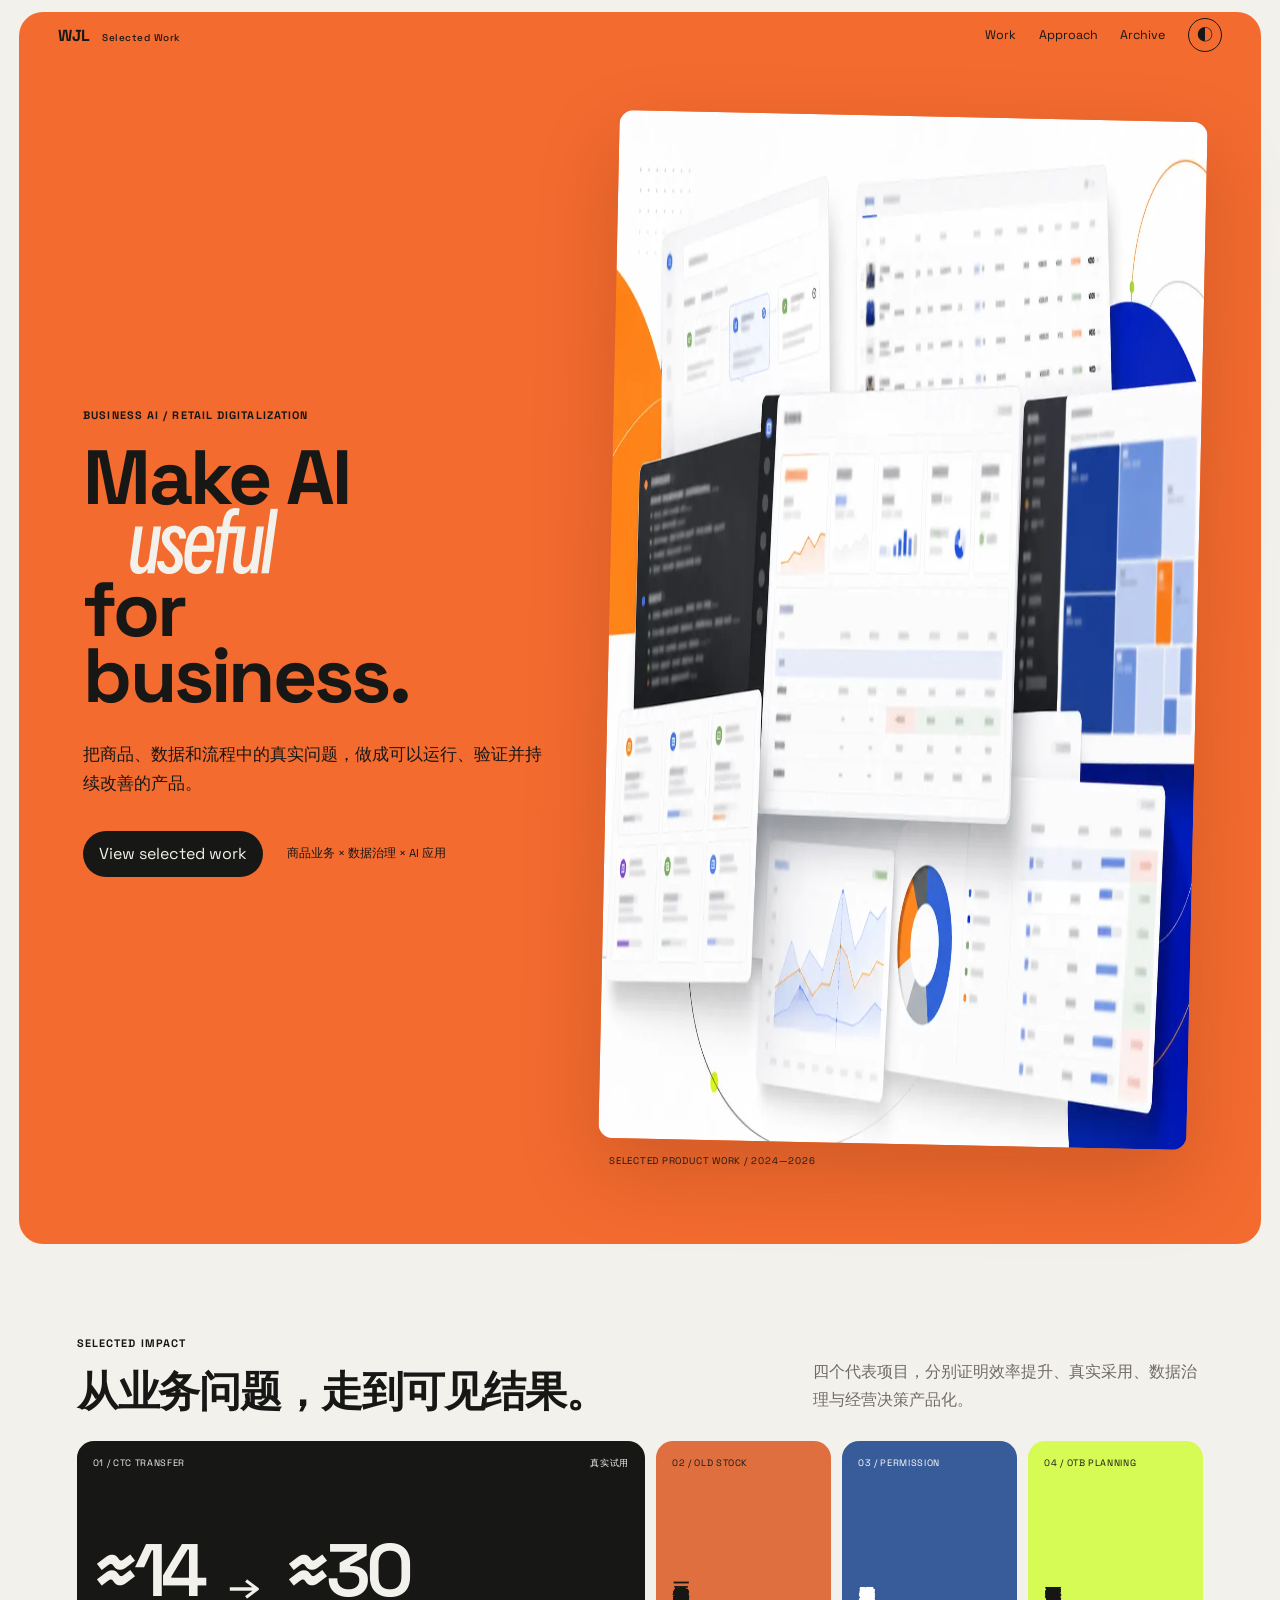
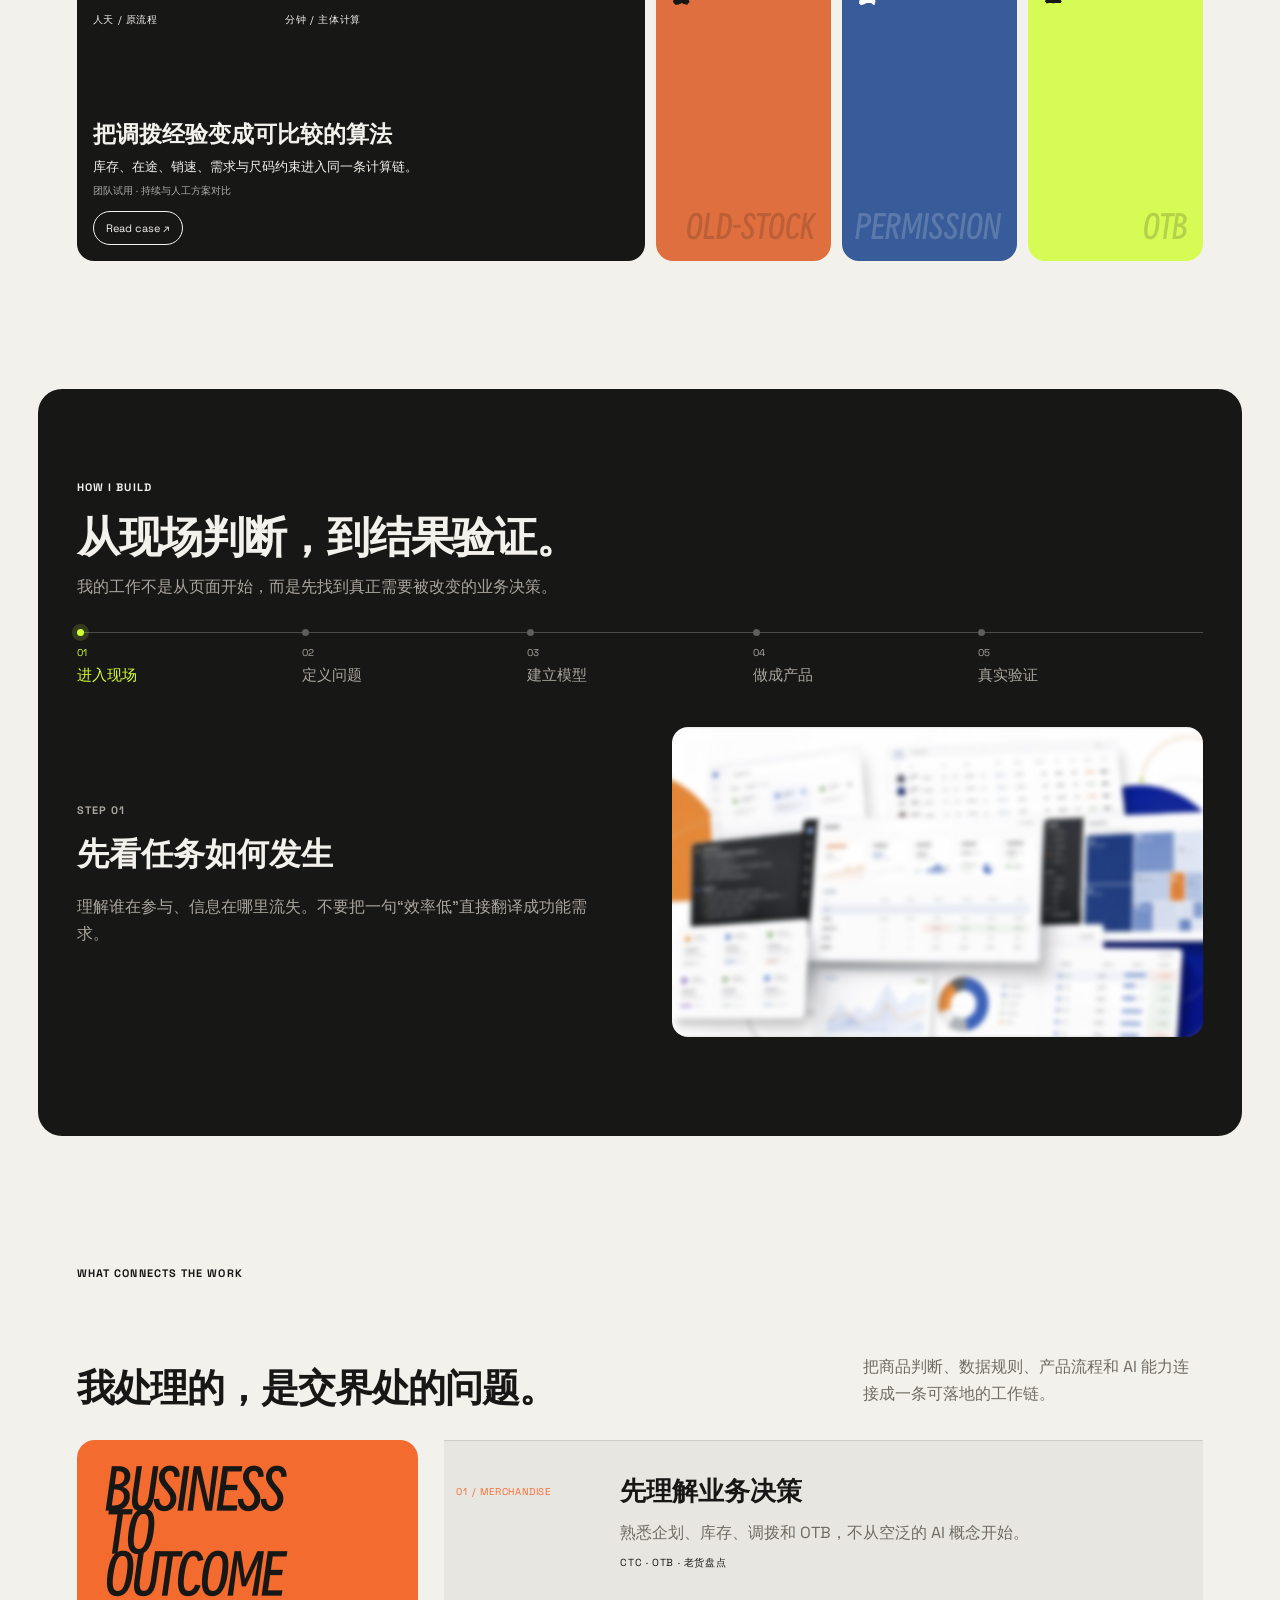
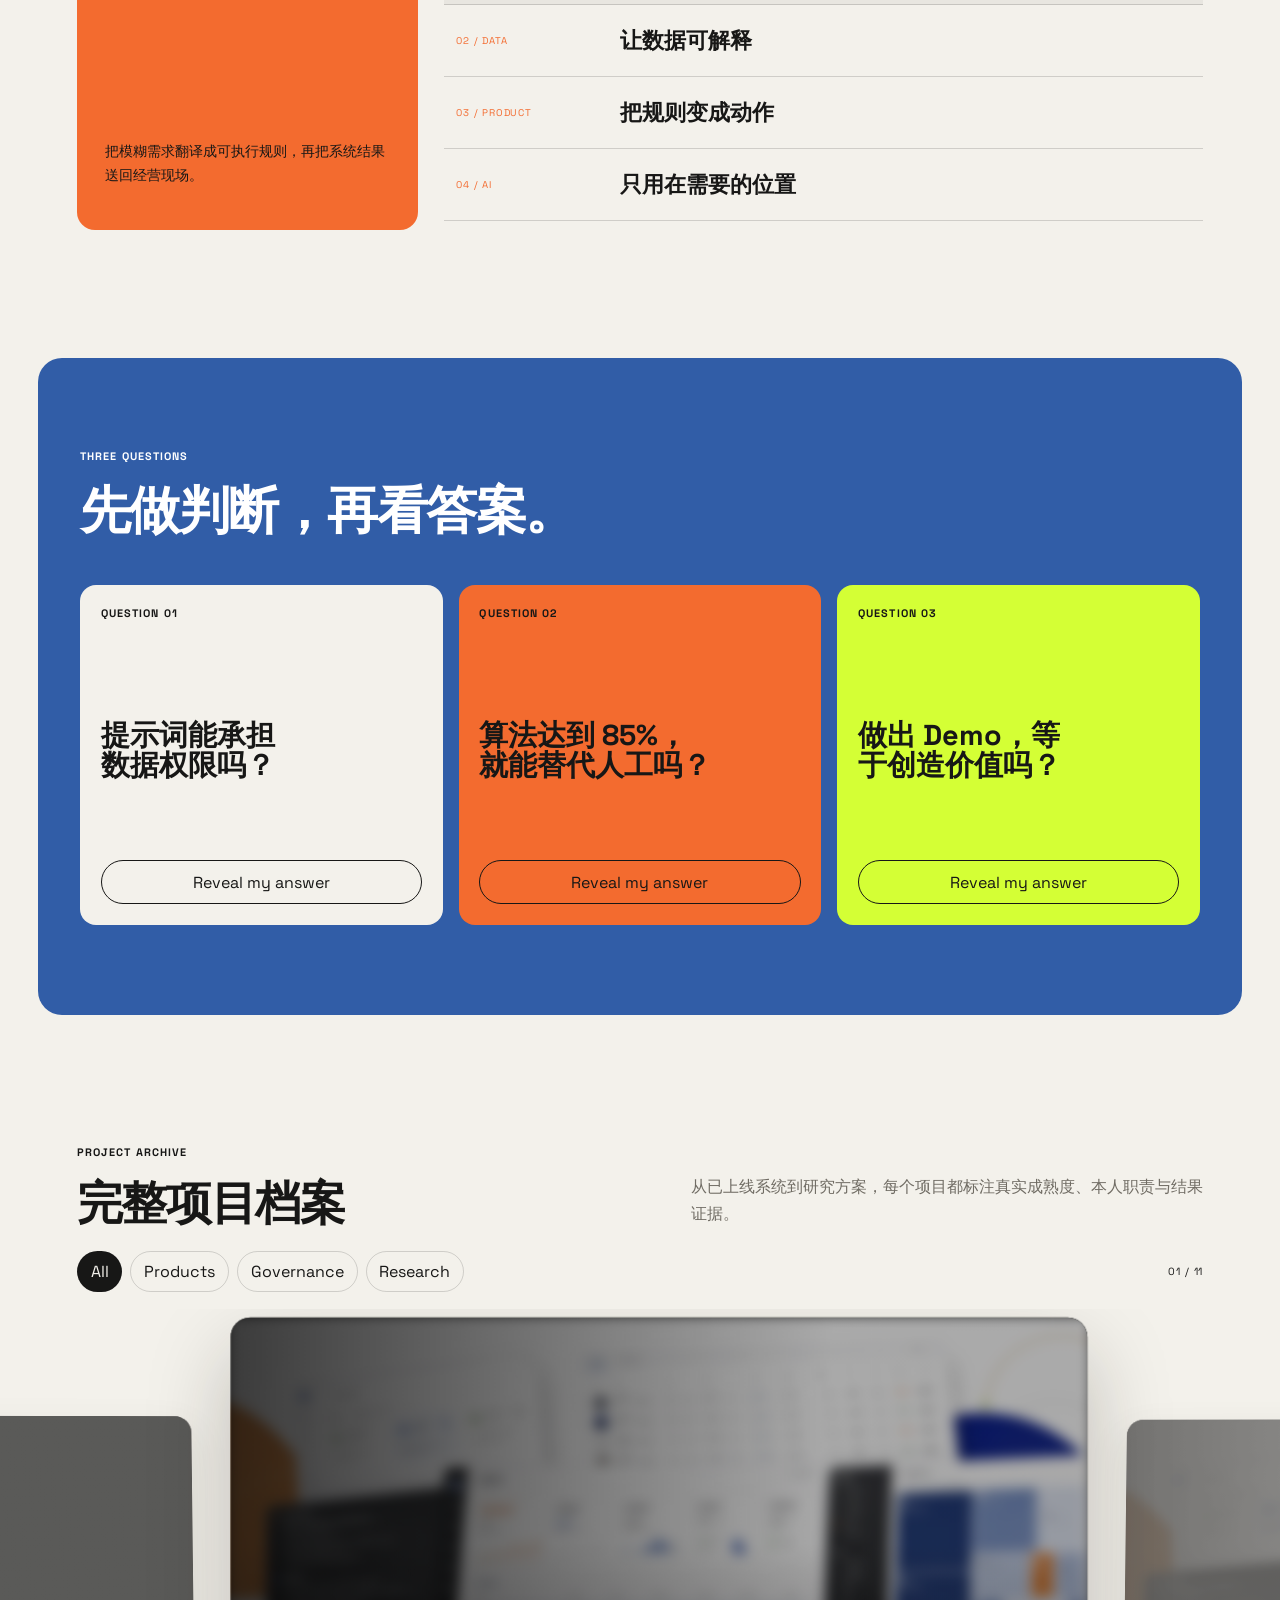
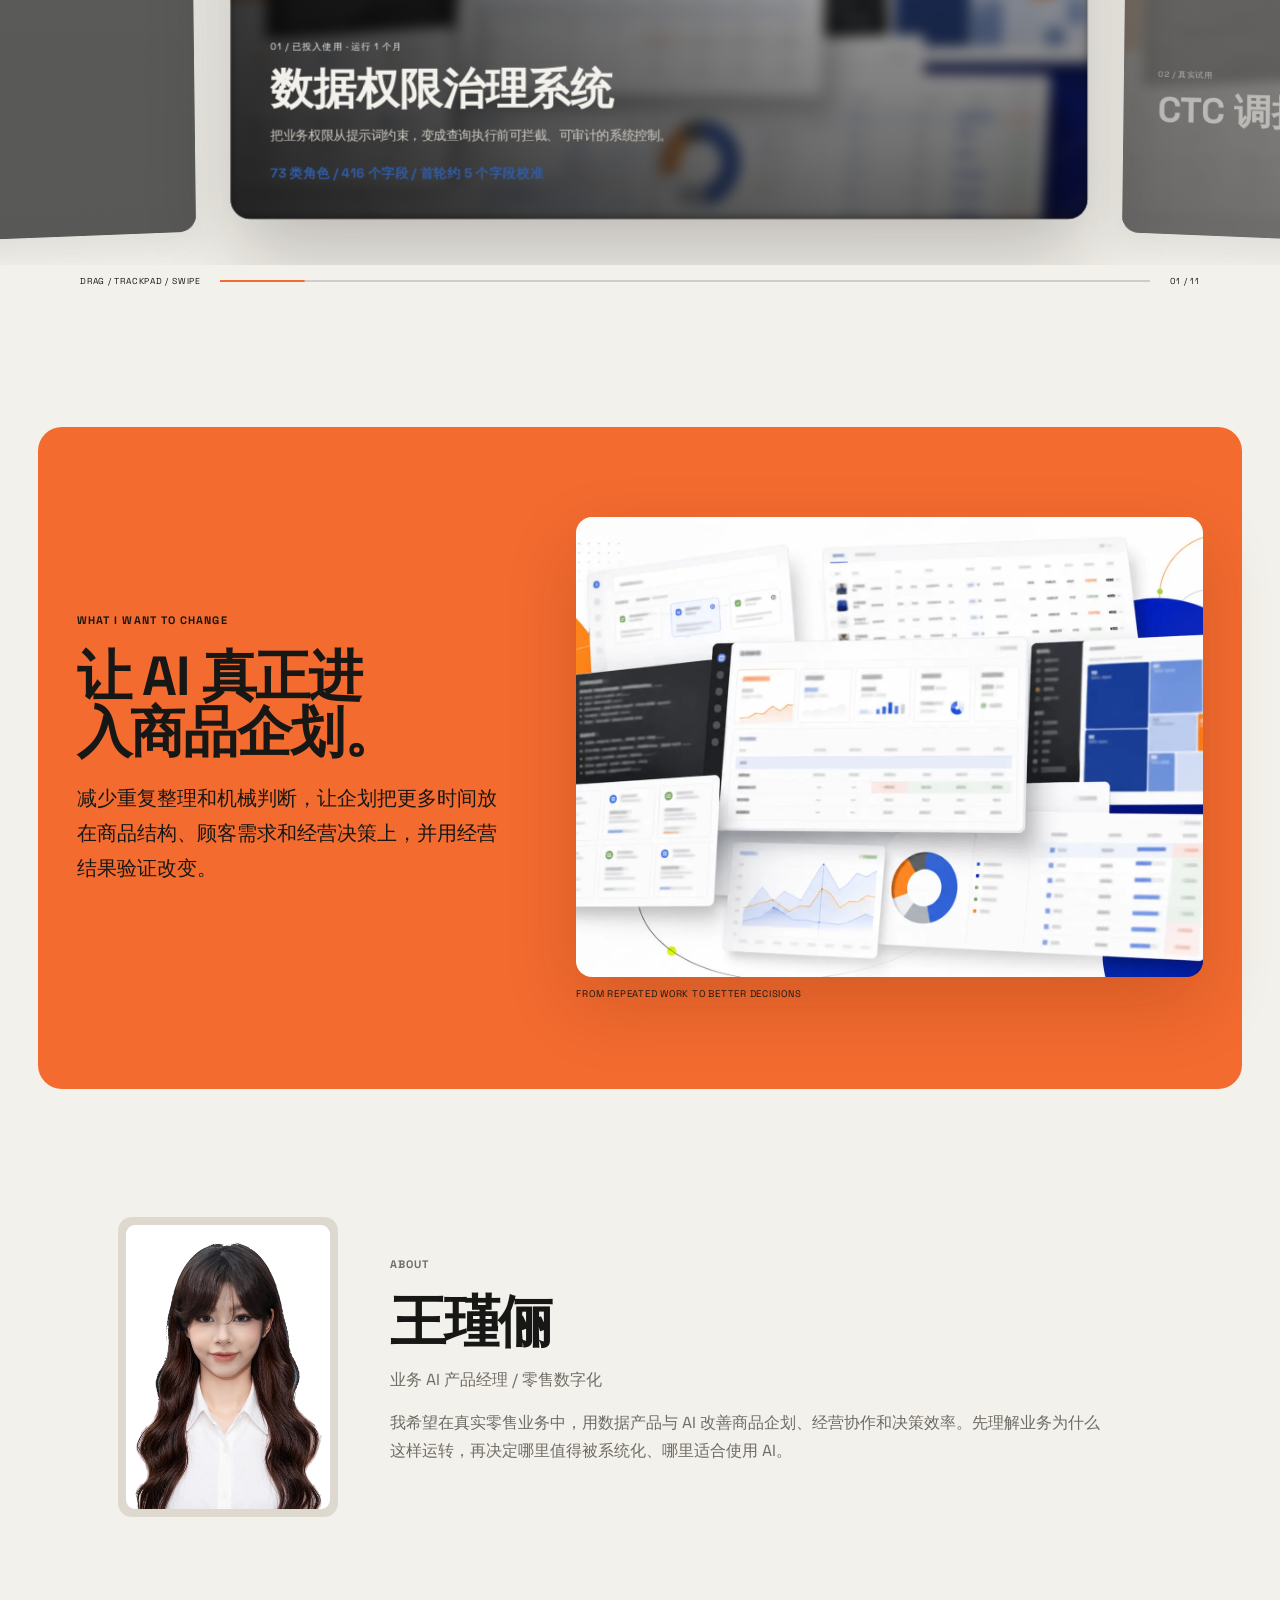
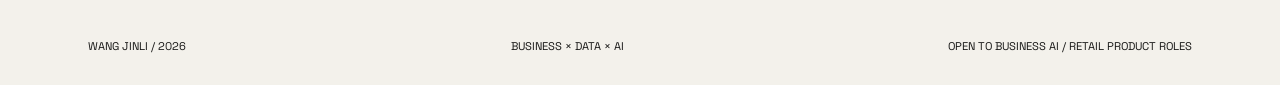
==== commit 10bf9d15: "Optimize portfolio media and bundle interactive demos" ====
--- a/index.html
+++ b/index.html
@@ -5,6 +5,7 @@
   <meta name="viewport" content="width=device-width, initial-scale=1">
   <meta name="description" content="王瑾俪的业务 AI、商品企划与零售数字化作品集">
   <title>王瑾俪 | Business × Data × AI</title>
+  <link rel="preload" as="image" href="assets/interface-collage.webp" type="image/webp">
   <link rel="stylesheet" href="styles.css">
 </head>
 <body>
@@ -23,7 +24,7 @@
         <div class="hero-actions"><a href="#work">View selected work</a><span>商品业务 × 数据治理 × AI 应用</span></div>
       </div>
       <figure class="hero-media">
-        <img src="assets/interface-collage.png" alt="零售数字化系统界面拼贴">
+        <img src="assets/interface-collage.webp" width="1600" height="1028" fetchpriority="high" decoding="async" alt="零售数字化系统界面拼贴">
         <figcaption>SELECTED PRODUCT WORK / 2024—2026</figcaption>
       </figure>
     </section>
@@ -98,11 +99,11 @@
 
     <section class="direction">
       <div class="direction-copy"><p class="label">WHAT I WANT TO CHANGE</p><h2>让 AI 真正进入商品企划。</h2><p>减少重复整理和机械判断，让企划把更多时间放在商品结构、顾客需求和经营决策上，并用经营结果验证改变。</p></div>
-      <figure><img src="assets/interface-collage.png" alt="脱敏的商品企划数字化系统界面"><figcaption>FROM REPEATED WORK TO BETTER DECISIONS</figcaption></figure>
+      <figure><img src="assets/interface-collage.webp" width="1600" height="1028" loading="lazy" decoding="async" alt="脱敏的商品企划数字化系统界面"><figcaption>FROM REPEATED WORK TO BETTER DECISIONS</figcaption></figure>
     </section>
 
     <section class="about">
-      <div class="portrait"><img src="图片/证件照.jpg" alt="王瑾俪"></div>
+      <div class="portrait"><img src="assets/id-photo.webp" width="800" height="1170" loading="lazy" decoding="async" alt="王瑾俪"></div>
       <div><p class="label">ABOUT</p><h2>王瑾俪</h2><p>业务 AI 产品经理 / 零售数字化</p><p>我希望在真实零售业务中，用数据产品与 AI 改善商品企划、经营协作和决策效率。先理解业务为什么这样运转，再决定哪里值得被系统化、哪里适合使用 AI。</p></div>
     </section>
   </main>
--- a/styles.css
+++ b/styles.css
@@ -26,7 +26,7 @@
 .strengths>header{max-width:1120px;margin:0 auto 3rem;display:grid;grid-template-columns:1.25fr .75fr;gap:3rem;align-items:end}.strengths>header .label{grid-column:1/-1}.strengths>header p:last-child{color:var(--muted);max-width:27rem;margin:0}.strength-stage{max-width:1120px;margin:auto;display:grid;grid-template-columns:minmax(220px,.65fr) minmax(0,1.35fr);gap:clamp(1rem,2vw,2rem);align-items:stretch}.strength-lead{border-radius:18px;background:var(--orange);color:#171716;padding:clamp(1.5rem,3vw,2.5rem);min-height:470px;display:flex;flex-direction:column;justify-content:space-between}.strength-lead span{font-family:Smiley,Space,sans-serif;font-size:clamp(2.8rem,5vw,5.3rem);line-height:.78;letter-spacing:-.04em}.strength-lead p{font-size:.88rem;max-width:20rem}.strength-rails{display:flex;flex-direction:column;border-top:1px solid var(--line)}.strength-rail{border:0;border-bottom:1px solid var(--line);background:transparent;color:inherit;text-align:left;padding:1rem .8rem;display:grid;grid-template-columns:145px 1fr auto;gap:.4rem 1.5rem;align-items:center;min-height:87px;transition:min-height .5s var(--ease),background .3s}.strength-rail>span{font-size:.61rem;letter-spacing:.08em;color:var(--orange)}.strength-rail strong{font-size:clamp(1.15rem,1.75vw,1.65rem)}.strength-rail p,.strength-rail small{display:none}.strength-rail.active{min-height:205px;background:color-mix(in srgb,var(--ink) 5%,transparent);align-content:center}.strength-rail.active strong{font-size:clamp(1.55rem,2.5vw,2.55rem)}.strength-rail.active p{display:block;grid-column:2/-1;color:var(--muted);max-width:36rem;margin:.2rem 0}.strength-rail.active small{display:block;grid-column:2/-1;font-size:.64rem;letter-spacing:.06em}.strength-rail:hover{padding-left:1.15rem}
 
 /* Draggable project deck */
-.archive>header,.archive-toolbar,.archive-stage{max-width:1120px;margin-left:auto;margin-right:auto}.archive>header{display:flex}.archive-toolbar{display:flex;align-items:center;justify-content:space-between;margin-top:2.3rem;margin-bottom:1rem}.filters{margin:0}.archive-actions{display:flex;align-items:center;gap:1rem;font-size:.65rem;letter-spacing:.08em}.archive-actions button{border:0;border-bottom:1px solid currentColor;background:transparent;padding:.4rem 0}.archive-stage{height:610px;border-radius:22px;position:relative;overflow:hidden;background:#d8d5cd;outline:none;touch-action:pan-y}.archive-stage:focus-visible{outline:3px solid var(--orange);outline-offset:4px}.archive-ambient{position:absolute;inset:-35px;background:url("assets/interface-collage.png") center/cover;filter:blur(32px) saturate(.7);opacity:.42;transform:scale(1.12)}.archive-ambient::after{content:"";position:absolute;inset:0;background:rgba(231,228,219,.55)}.archive-deck{position:absolute;inset:0}.project-card{position:absolute;left:50%;top:38px;width:min(430px,54vw);height:490px;min-height:0;border:0;background:#f5f3ed;color:#171716;border-radius:15px;padding:.85rem;text-align:left;display:flex;flex-direction:column;transform:translateX(calc(-50% + (var(--offset) * 72px))) translateY(calc(var(--abs) * 13px)) scale(calc(1 - (var(--abs) * .055))) rotate(calc(var(--offset) * 1.3deg));transform-origin:center bottom;z-index:calc(20 - var(--abs));opacity:clamp(0,calc(1.12 - (var(--abs) * .28)),1);box-shadow:0 25px 65px rgba(35,30,22,.18);transition:transform .65s var(--ease),opacity .45s var(--ease),box-shadow .45s;overflow:hidden}.project-card.active:hover{transform:translateX(-50%) translateY(-5px);box-shadow:0 34px 80px rgba(35,30,22,.25)}.archive-stage.dragging .project-card{transition-duration:.15s}.project-cover{height:270px;flex:none;margin-bottom:.85rem;border-radius:9px}.project-cover::after{content:"";position:absolute;inset:0;background:linear-gradient(180deg,transparent 45%,rgba(10,10,10,.26))}.project-cover img{filter:blur(5px) saturate(.64);transform:scale(1.06)}.project-cover.typographic{align-items:stretch;justify-content:space-between;flex-direction:column;padding:1.2rem;color:var(--cover);font-size:1rem}.project-cover.typographic span{font-size:.65rem;letter-spacing:.1em}.project-cover.typographic b{font-family:Smiley,Space,sans-serif;font-size:3.2rem;line-height:.85}.project-card h3{font-size:1.35rem;margin:auto 0 .25rem}.project-card p{font-size:.7rem}.project-card i{font-style:normal;font-size:.6rem;margin-top:.75rem}.archive-nav{position:absolute;z-index:30;left:1.1rem;right:1.1rem;bottom:1rem;display:flex;justify-content:space-between;align-items:center}.archive-nav button{width:38px;height:38px;border:1px solid rgba(23,23,22,.3);border-radius:50%;background:rgba(243,241,235,.8);backdrop-filter:blur(8px)}.archive-nav p{font-size:.55rem;letter-spacing:.1em}.archive-stage.overview{height:680px}.overview .archive-deck{inset:30px 24px 66px;display:grid;grid-template-columns:repeat(4,1fr);gap:.75rem;overflow:auto;padding:.2rem}.overview .project-card{position:relative;left:auto;top:auto;width:auto;height:270px;transform:none!important;opacity:1;z-index:1;padding:.65rem;border-radius:11px;box-shadow:none}.overview .project-cover{height:135px}.overview .project-card h3{font-size:.95rem}.overview .project-card .project-meta span:last-child,.overview .project-card i{display:none}.overview .archive-ambient{opacity:.2}
+.archive>header,.archive-toolbar,.archive-stage{max-width:1120px;margin-left:auto;margin-right:auto}.archive>header{display:flex}.archive-toolbar{display:flex;align-items:center;justify-content:space-between;margin-top:2.3rem;margin-bottom:1rem}.filters{margin:0}.archive-actions{display:flex;align-items:center;gap:1rem;font-size:.65rem;letter-spacing:.08em}.archive-actions button{border:0;border-bottom:1px solid currentColor;background:transparent;padding:.4rem 0}.archive-stage{height:610px;border-radius:22px;position:relative;overflow:hidden;background:#d8d5cd;outline:none;touch-action:pan-y}.archive-stage:focus-visible{outline:3px solid var(--orange);outline-offset:4px}.archive-ambient{position:absolute;inset:-35px;background:url("assets/interface-collage.webp") center/cover;filter:blur(32px) saturate(.7);opacity:.42;transform:scale(1.12)}.archive-ambient::after{content:"";position:absolute;inset:0;background:rgba(231,228,219,.55)}.archive-deck{position:absolute;inset:0}.project-card{position:absolute;left:50%;top:38px;width:min(430px,54vw);height:490px;min-height:0;border:0;background:#f5f3ed;color:#171716;border-radius:15px;padding:.85rem;text-align:left;display:flex;flex-direction:column;transform:translateX(calc(-50% + (var(--offset) * 72px))) translateY(calc(var(--abs) * 13px)) scale(calc(1 - (var(--abs) * .055))) rotate(calc(var(--offset) * 1.3deg));transform-origin:center bottom;z-index:calc(20 - var(--abs));opacity:clamp(0,calc(1.12 - (var(--abs) * .28)),1);box-shadow:0 25px 65px rgba(35,30,22,.18);transition:transform .65s var(--ease),opacity .45s var(--ease),box-shadow .45s;overflow:hidden}.project-card.active:hover{transform:translateX(-50%) translateY(-5px);box-shadow:0 34px 80px rgba(35,30,22,.25)}.archive-stage.dragging .project-card{transition-duration:.15s}.project-cover{height:270px;flex:none;margin-bottom:.85rem;border-radius:9px}.project-cover::after{content:"";position:absolute;inset:0;background:linear-gradient(180deg,transparent 45%,rgba(10,10,10,.26))}.project-cover img{filter:blur(5px) saturate(.64);transform:scale(1.06)}.project-cover.typographic{align-items:stretch;justify-content:space-between;flex-direction:column;padding:1.2rem;color:var(--cover);font-size:1rem}.project-cover.typographic span{font-size:.65rem;letter-spacing:.1em}.project-cover.typographic b{font-family:Smiley,Space,sans-serif;font-size:3.2rem;line-height:.85}.project-card h3{font-size:1.35rem;margin:auto 0 .25rem}.project-card p{font-size:.7rem}.project-card i{font-style:normal;font-size:.6rem;margin-top:.75rem}.archive-nav{position:absolute;z-index:30;left:1.1rem;right:1.1rem;bottom:1rem;display:flex;justify-content:space-between;align-items:center}.archive-nav button{width:38px;height:38px;border:1px solid rgba(23,23,22,.3);border-radius:50%;background:rgba(243,241,235,.8);backdrop-filter:blur(8px)}.archive-nav p{font-size:.55rem;letter-spacing:.1em}.archive-stage.overview{height:680px}.overview .archive-deck{inset:30px 24px 66px;display:grid;grid-template-columns:repeat(4,1fr);gap:.75rem;overflow:auto;padding:.2rem}.overview .project-card{position:relative;left:auto;top:auto;width:auto;height:270px;transform:none!important;opacity:1;z-index:1;padding:.65rem;border-radius:11px;box-shadow:none}.overview .project-cover{height:135px}.overview .project-card h3{font-size:.95rem}.overview .project-card .project-meta span:last-child,.overview .project-card i{display:none}.overview .archive-ambient{opacity:.2}
 
 .direction{grid-template-columns:.82fr 1.18fr}.direction h2{font-size:clamp(2.5rem,4.3vw,4.6rem)}.direction figure img{max-height:460px;width:100%;object-fit:cover}.about{max-width:1120px!important;grid-template-columns:220px 1fr}.portrait{height:300px;background:#ddd9cf;border-radius:14px;padding:8px}.portrait img{filter:saturate(.88) contrast(1.02);mix-blend-mode:normal;border-radius:9px;object-position:center 16%}.about h2{font-size:clamp(2.8rem,4.4vw,4.5rem)}footer{max-width:1180px;margin:auto}
 
@@ -191,3 +191,14 @@
   .case-meta{align-items:flex-start}
   .case-meta b{flex:1 1 100%;line-height:1.55;word-break:auto-phrase;overflow-wrap:normal}
 }
+
+/* v17 — lightweight media and resilient demo loading */
+.archive-ambient{background-image:url("assets/interface-collage.webp")}
+.demo-browser{position:relative}.demo-browser iframe{position:relative;z-index:1}
+.demo-loading{grid-row:4;position:absolute;inset:102px 0 0;z-index:2;background:#f5f6f8;display:flex;flex-direction:column;align-items:center;justify-content:center;gap:.55rem;color:#424650;transition:opacity .28s,visibility .28s}
+.demo-loading i{width:26px;height:26px;border:2px solid #d9dde5;border-top-color:#315da7;border-radius:50%;animation:demo-spin .8s linear infinite}
+.demo-loading b{font-size:.78rem}
+.demo-loading span{font-size:.62rem;color:#858a94}
+.demo-loading button{margin-top:.35rem;border:1px solid #c8ccd4!important;border-radius:999px;background:white!important;color:#343943!important;padding:.45rem .7rem!important;font-size:.62rem}
+.demo-browser.demo-ready .demo-loading{opacity:0;visibility:hidden;pointer-events:none}
+@keyframes demo-spin{to{transform:rotate(1turn)}}
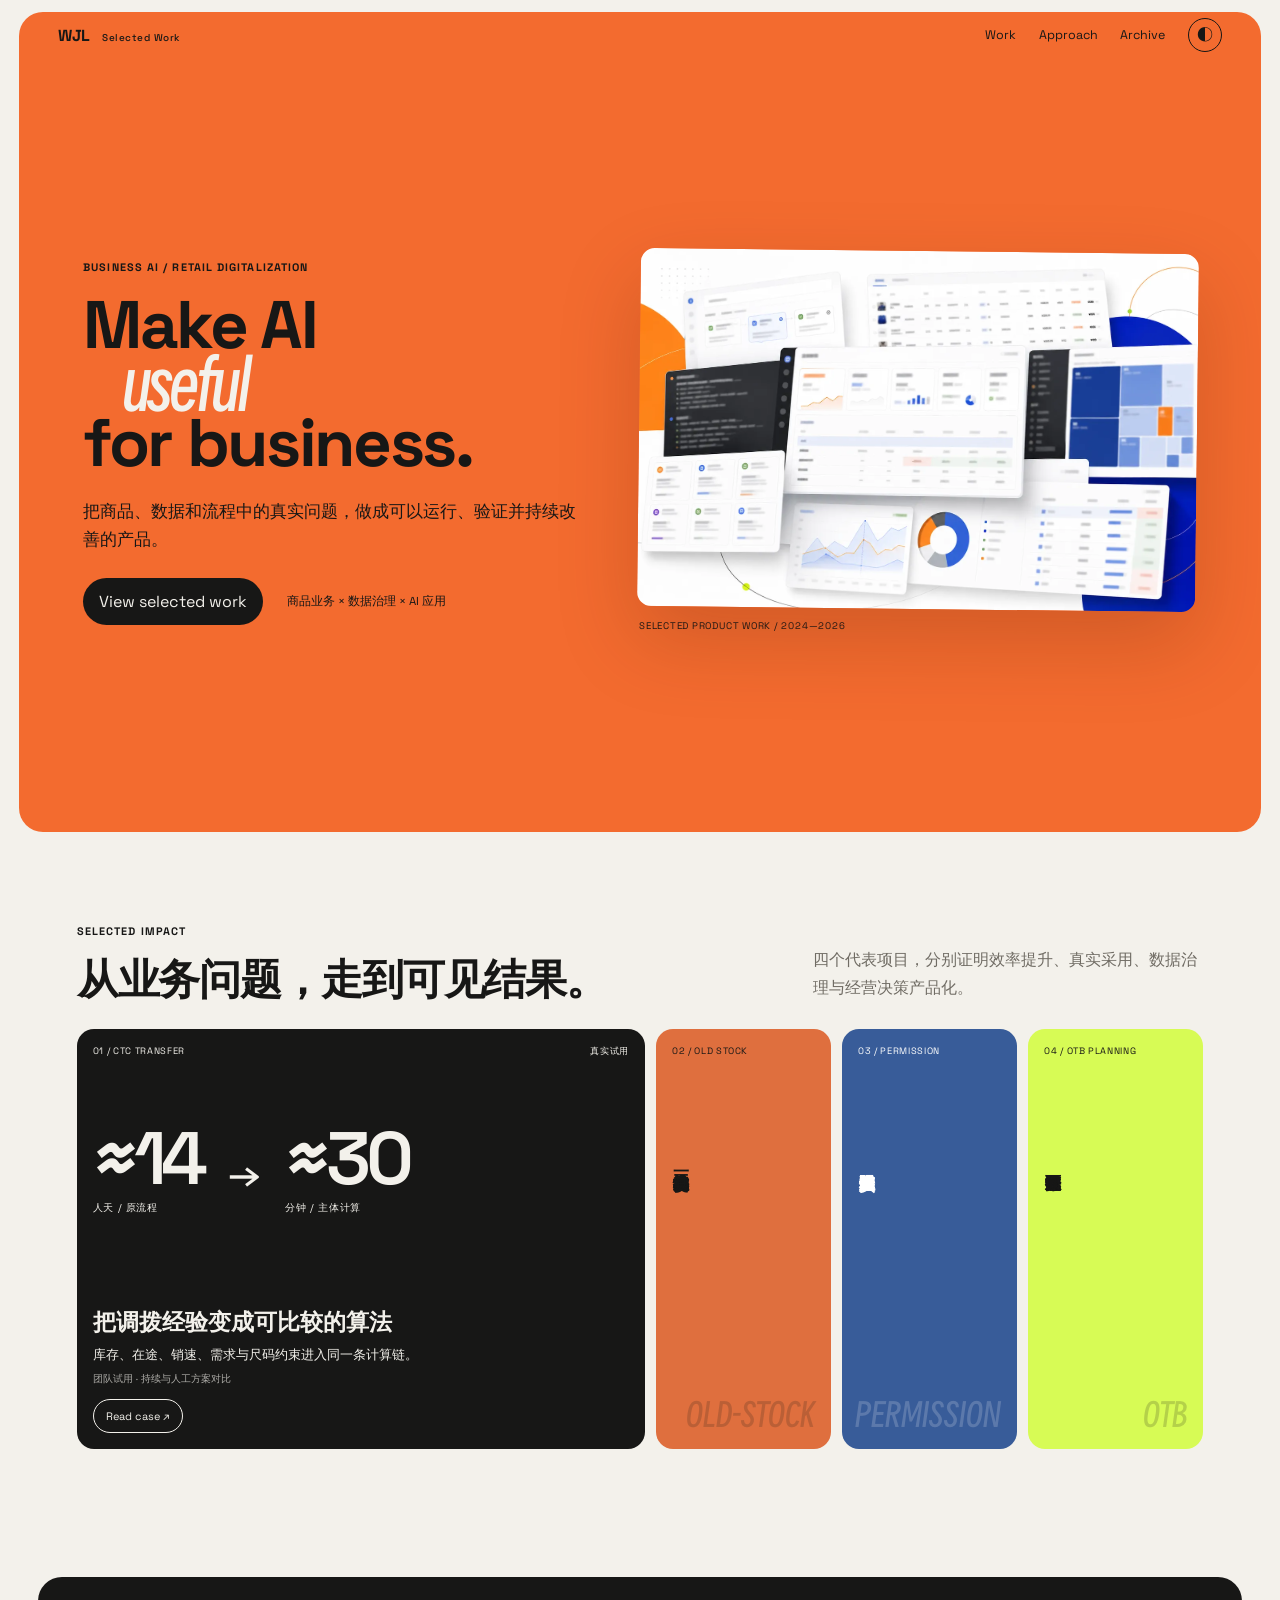
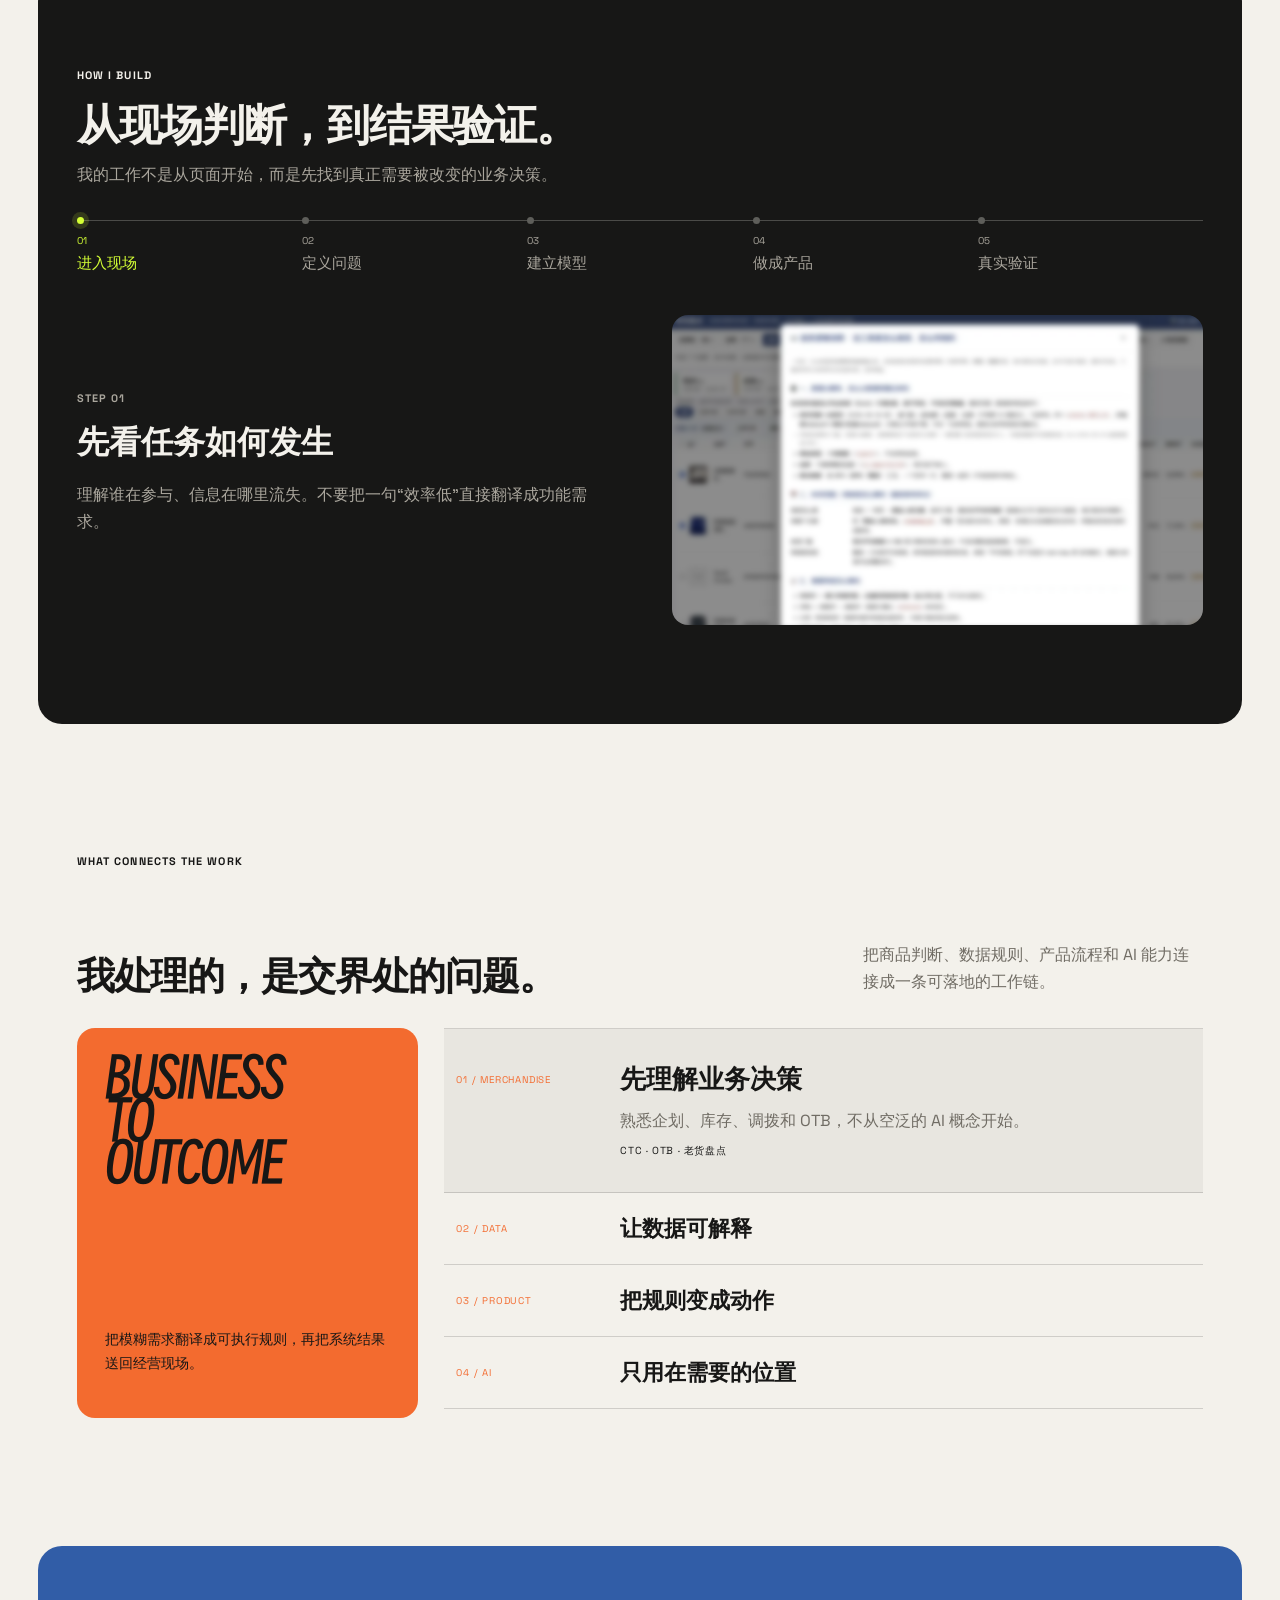
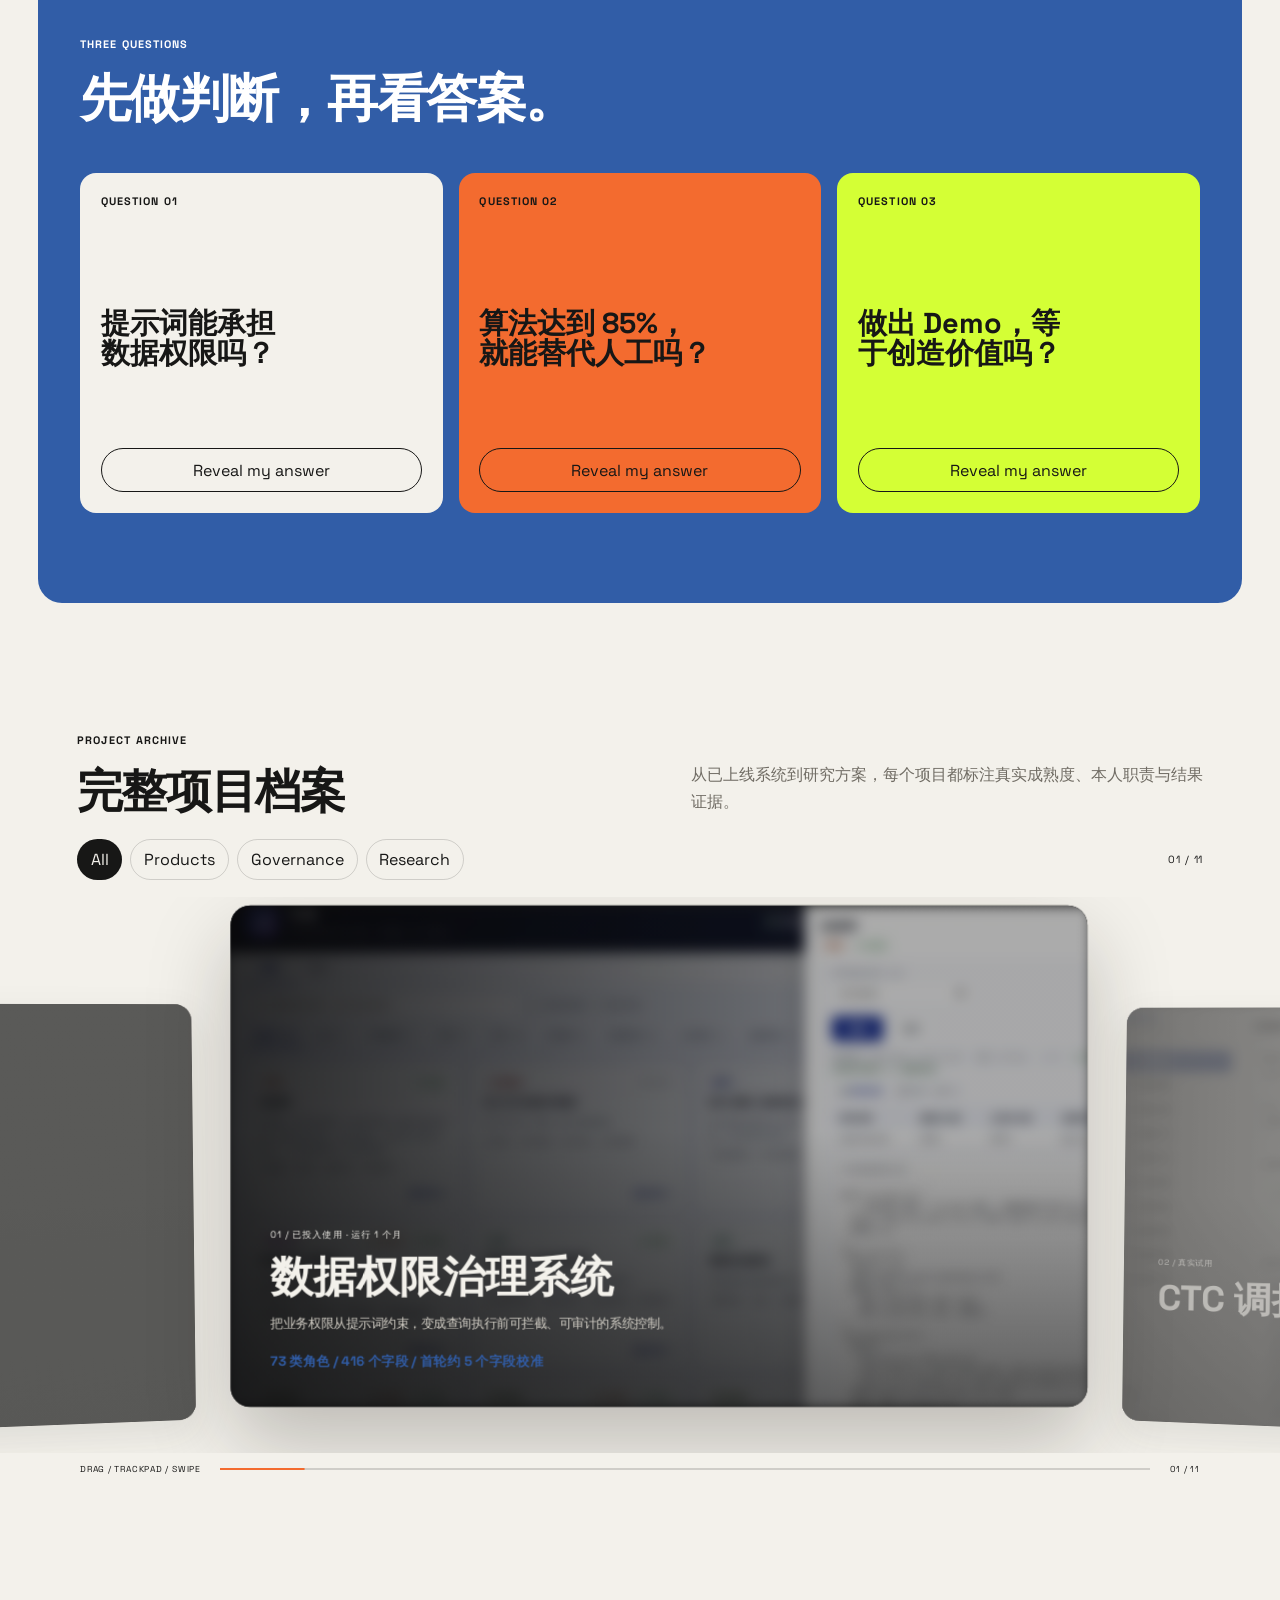
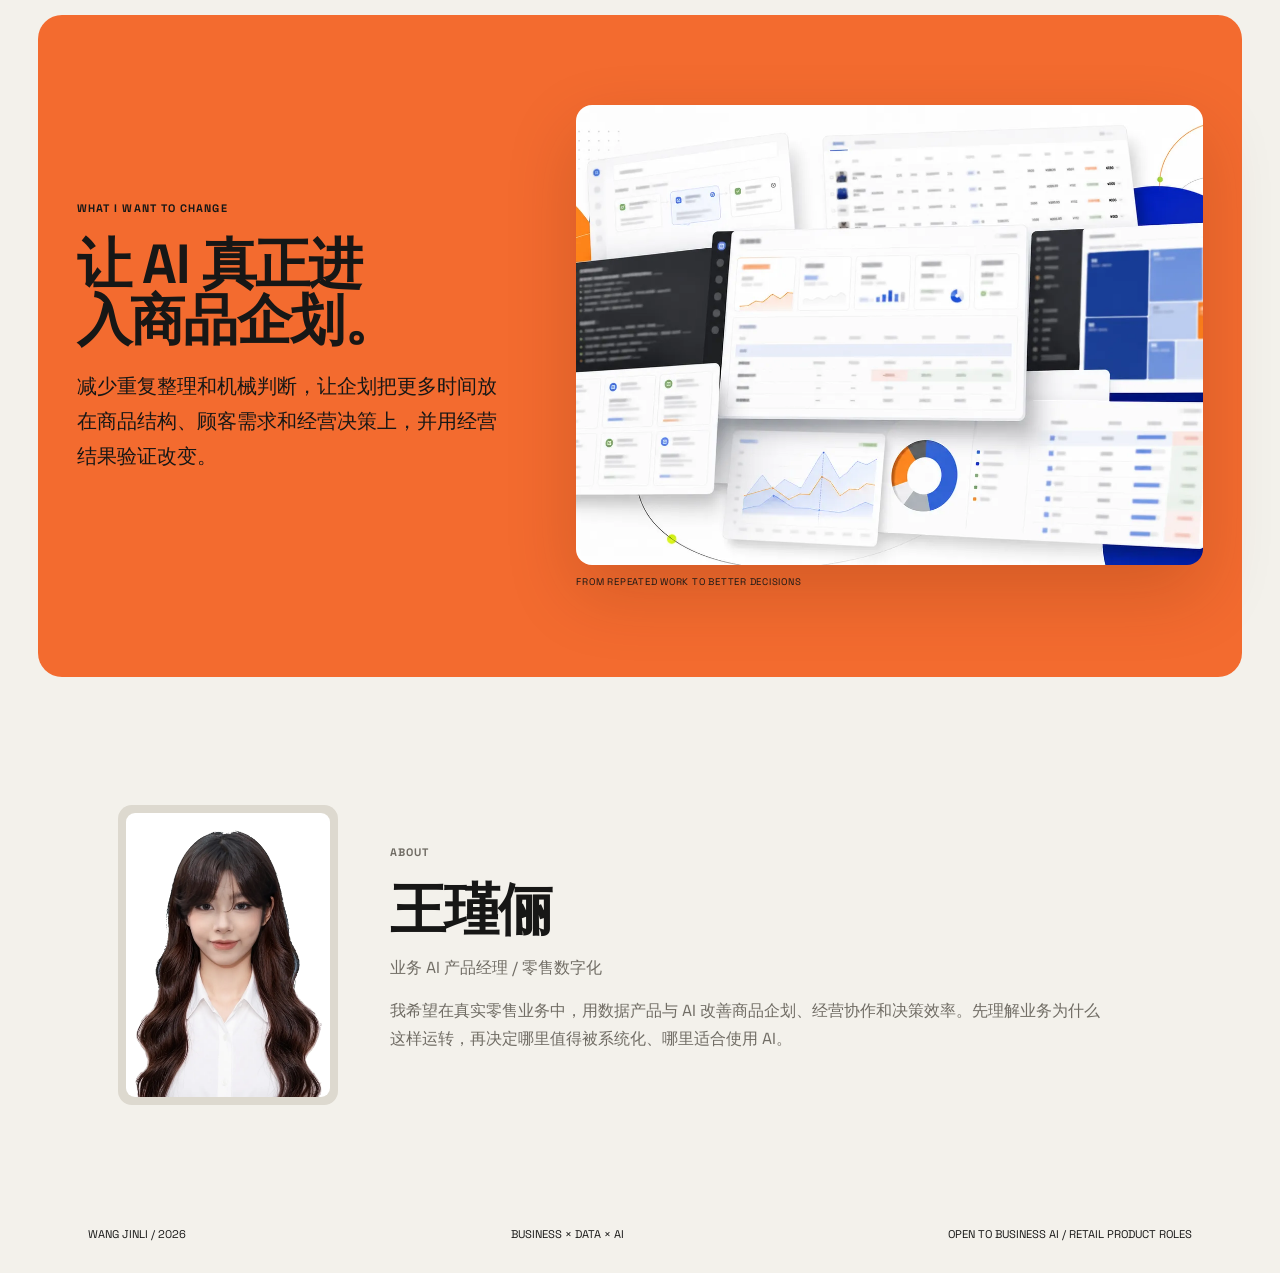
==== commit cd5e36ad: "Polish portfolio and expand interactive demos" ====
--- a/index.html
+++ b/index.html
@@ -5,7 +5,7 @@
   <meta name="viewport" content="width=device-width, initial-scale=1">
   <meta name="description" content="王瑾俪的业务 AI、商品企划与零售数字化作品集">
   <title>王瑾俪 | Business × Data × AI</title>
-  <link rel="preload" as="image" href="assets/interface-collage.webp" type="image/webp">
+  <link rel="preload" as="image" href="assets/hero-collage.webp" type="image/webp">
   <link rel="stylesheet" href="styles.css">
 </head>
 <body>
@@ -24,7 +24,7 @@
         <div class="hero-actions"><a href="#work">View selected work</a><span>商品业务 × 数据治理 × AI 应用</span></div>
       </div>
       <figure class="hero-media">
-        <img src="assets/interface-collage.webp" width="1600" height="1028" fetchpriority="high" decoding="async" alt="零售数字化系统界面拼贴">
+        <img src="assets/hero-collage.webp" width="1400" height="899" fetchpriority="high" decoding="async" alt="零售数字化系统界面拼贴">
         <figcaption>SELECTED PRODUCT WORK / 2024—2026</figcaption>
       </figure>
     </section>
@@ -99,7 +99,7 @@
 
     <section class="direction">
       <div class="direction-copy"><p class="label">WHAT I WANT TO CHANGE</p><h2>让 AI 真正进入商品企划。</h2><p>减少重复整理和机械判断，让企划把更多时间放在商品结构、顾客需求和经营决策上，并用经营结果验证改变。</p></div>
-      <figure><img src="assets/interface-collage.webp" width="1600" height="1028" loading="lazy" decoding="async" alt="脱敏的商品企划数字化系统界面"><figcaption>FROM REPEATED WORK TO BETTER DECISIONS</figcaption></figure>
+      <figure><img src="assets/hero-collage.webp" width="1400" height="899" loading="lazy" decoding="async" alt="脱敏的商品企划数字化系统界面"><figcaption>FROM REPEATED WORK TO BETTER DECISIONS</figcaption></figure>
     </section>
 
     <section class="about">
--- a/styles.css
+++ b/styles.css
@@ -202,3 +202,63 @@
 .demo-loading button{margin-top:.35rem;border:1px solid #c8ccd4!important;border-radius:999px;background:white!important;color:#343943!important;padding:.45rem .7rem!important;font-size:.62rem}
 .demo-browser.demo-ready .demo-loading{opacity:0;visibility:hidden;pointer-events:none}
 @keyframes demo-spin{to{transform:rotate(1turn)}}
+
+/* v18 — keep the cover inside one viewport without cropping its artwork. */
+.hero{
+  height:calc(100dvh - 24px);
+  min-height:620px;
+  max-height:820px;
+  overflow:hidden;
+  grid-template-columns:minmax(0,.95fr) minmax(340px,1.05fr);
+  gap:clamp(2rem,4vw,4.5rem);
+  padding-top:clamp(5.25rem,8vh,6.5rem);
+  padding-bottom:clamp(2.5rem,5vh,4rem);
+}
+.hero-copy{min-width:0;align-self:center}
+.hero h1{font-size:clamp(3.35rem,5.25vw,5.55rem);line-height:.88;max-width:9.2ch}
+.hero-cn{margin:1.55rem 0;line-height:1.6}
+.hero-media{width:100%;max-width:560px;min-width:0;justify-self:end;align-self:center}
+.hero-media img{width:100%;height:auto;max-height:calc(100dvh - 180px);object-fit:contain;transform:rotate(.65deg)}
+.archive-ambient{background-image:url("assets/hero-collage.webp")}
+
+/* The loading layer is removed after load; the iframe owns the click surface. */
+.demo-browser iframe{position:relative;z-index:5;pointer-events:auto;touch-action:auto}
+.demo-loading{z-index:6}
+.demo-browser.demo-ready .demo-loading{display:none}
+
+@media(max-width:900px){
+  .hero{height:auto;min-height:auto;max-height:none;overflow:visible;grid-template-columns:1fr;padding-top:6.25rem;padding-bottom:3rem}
+  .hero h1{font-size:clamp(3.6rem,11vw,5.6rem)}
+  .hero-media{max-width:660px;justify-self:start}
+  .hero-media img{max-height:none}
+}
+@media(max-width:620px){
+  .hero h1{font-size:clamp(3rem,14.5vw,4.35rem)}
+  .hero-cn{margin:1.35rem 0}
+}
+@media(max-height:680px) and (min-width:901px){
+  .hero{min-height:560px;padding-top:4.75rem;padding-bottom:2rem}
+  .hero h1{font-size:clamp(3rem,4.8vw,4.75rem)}
+  .hero-cn{font-size:.92rem;margin:1.1rem 0}
+  .hero-media{max-width:500px}
+}
+
+/* v20 — keep interactive sections steady and let detail headings scroll normally. */
+@media(min-width:901px){
+  .strength-stage{align-items:start}
+  .strength-lead{height:390px;min-height:390px;align-self:start}
+  .strength-rails{min-height:390px}
+}
+.case-story-title h3{position:static;top:auto}
+.case-boundary{display:none}
+
+/* v21 — treat the outcome panel as a standalone card. */
+.case-proof{
+  margin-bottom:clamp(2rem,3vw,2.75rem);
+  border:1px solid rgba(255,255,255,.12);
+  border-radius:18px;
+  box-shadow:0 22px 60px rgba(0,0,0,.14);
+}
+@media(max-width:620px){
+  .case-proof{margin-bottom:1.5rem;border-radius:15px}
+}
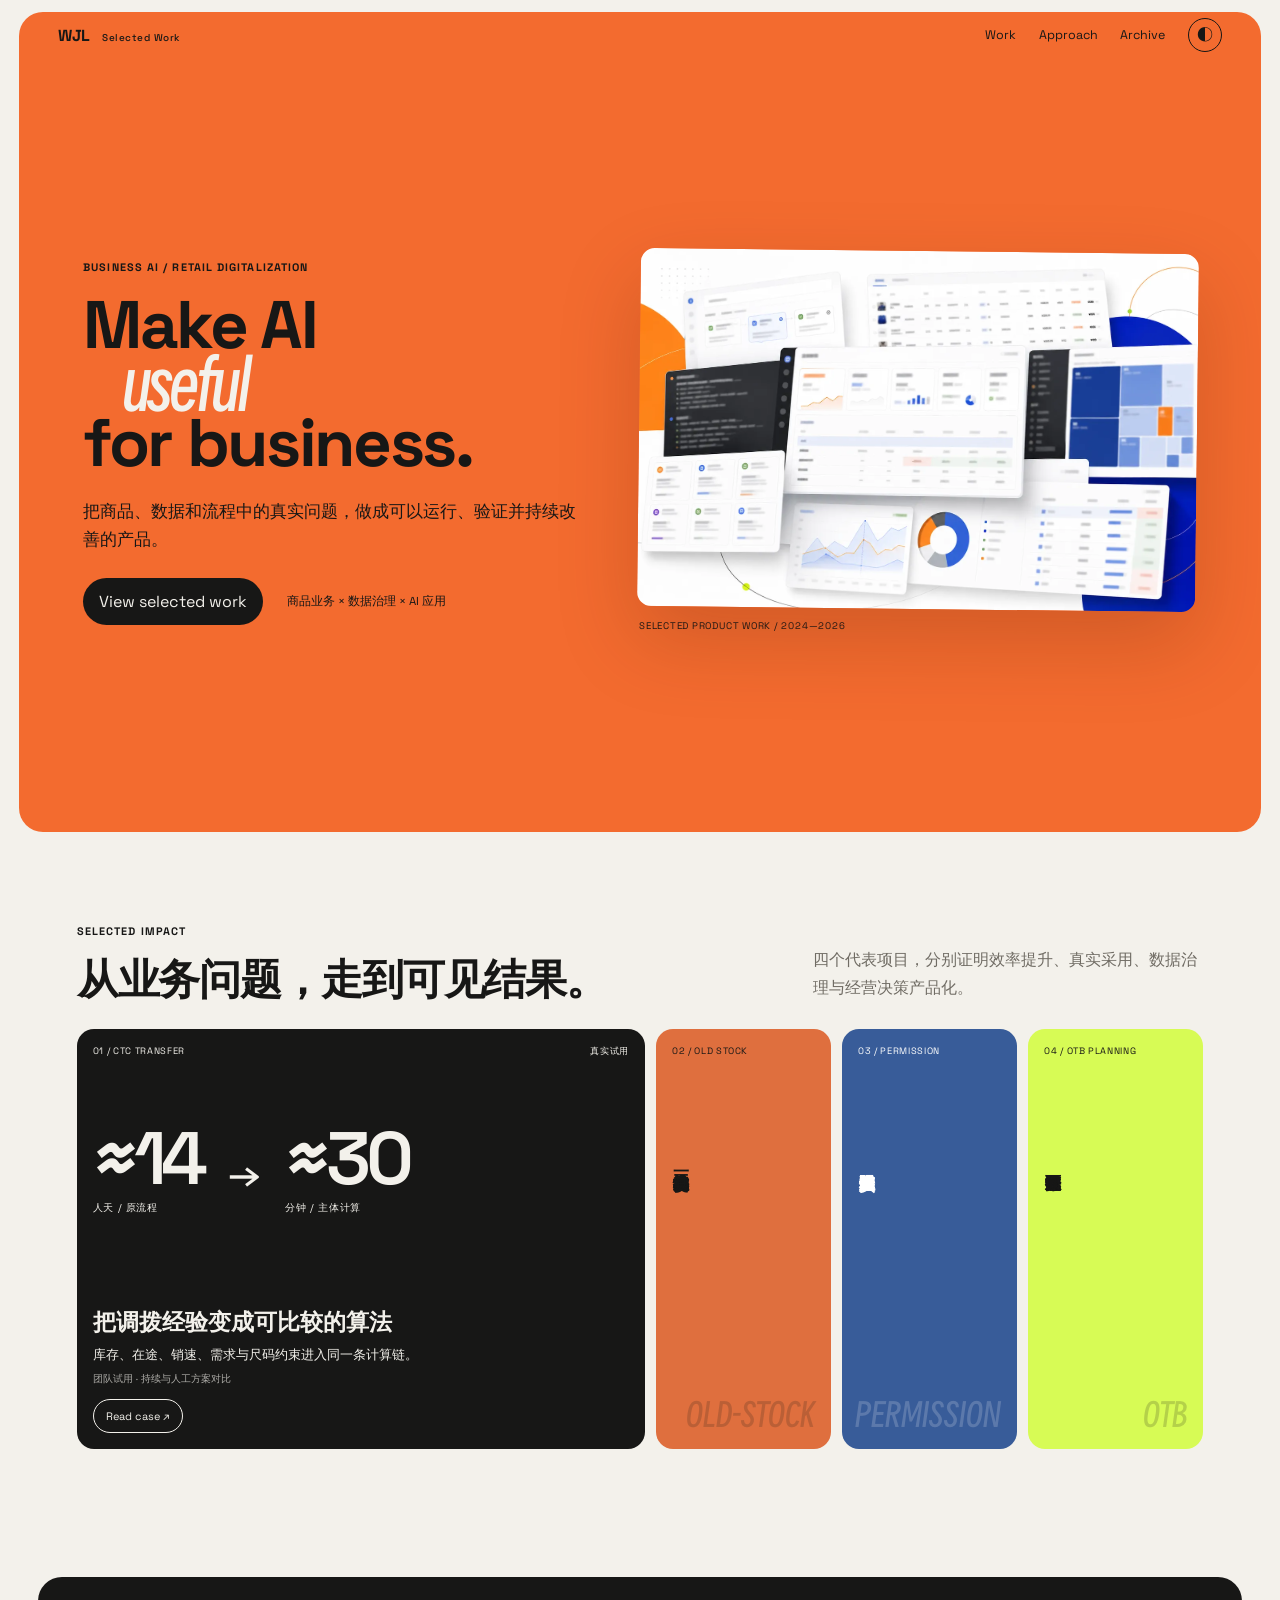
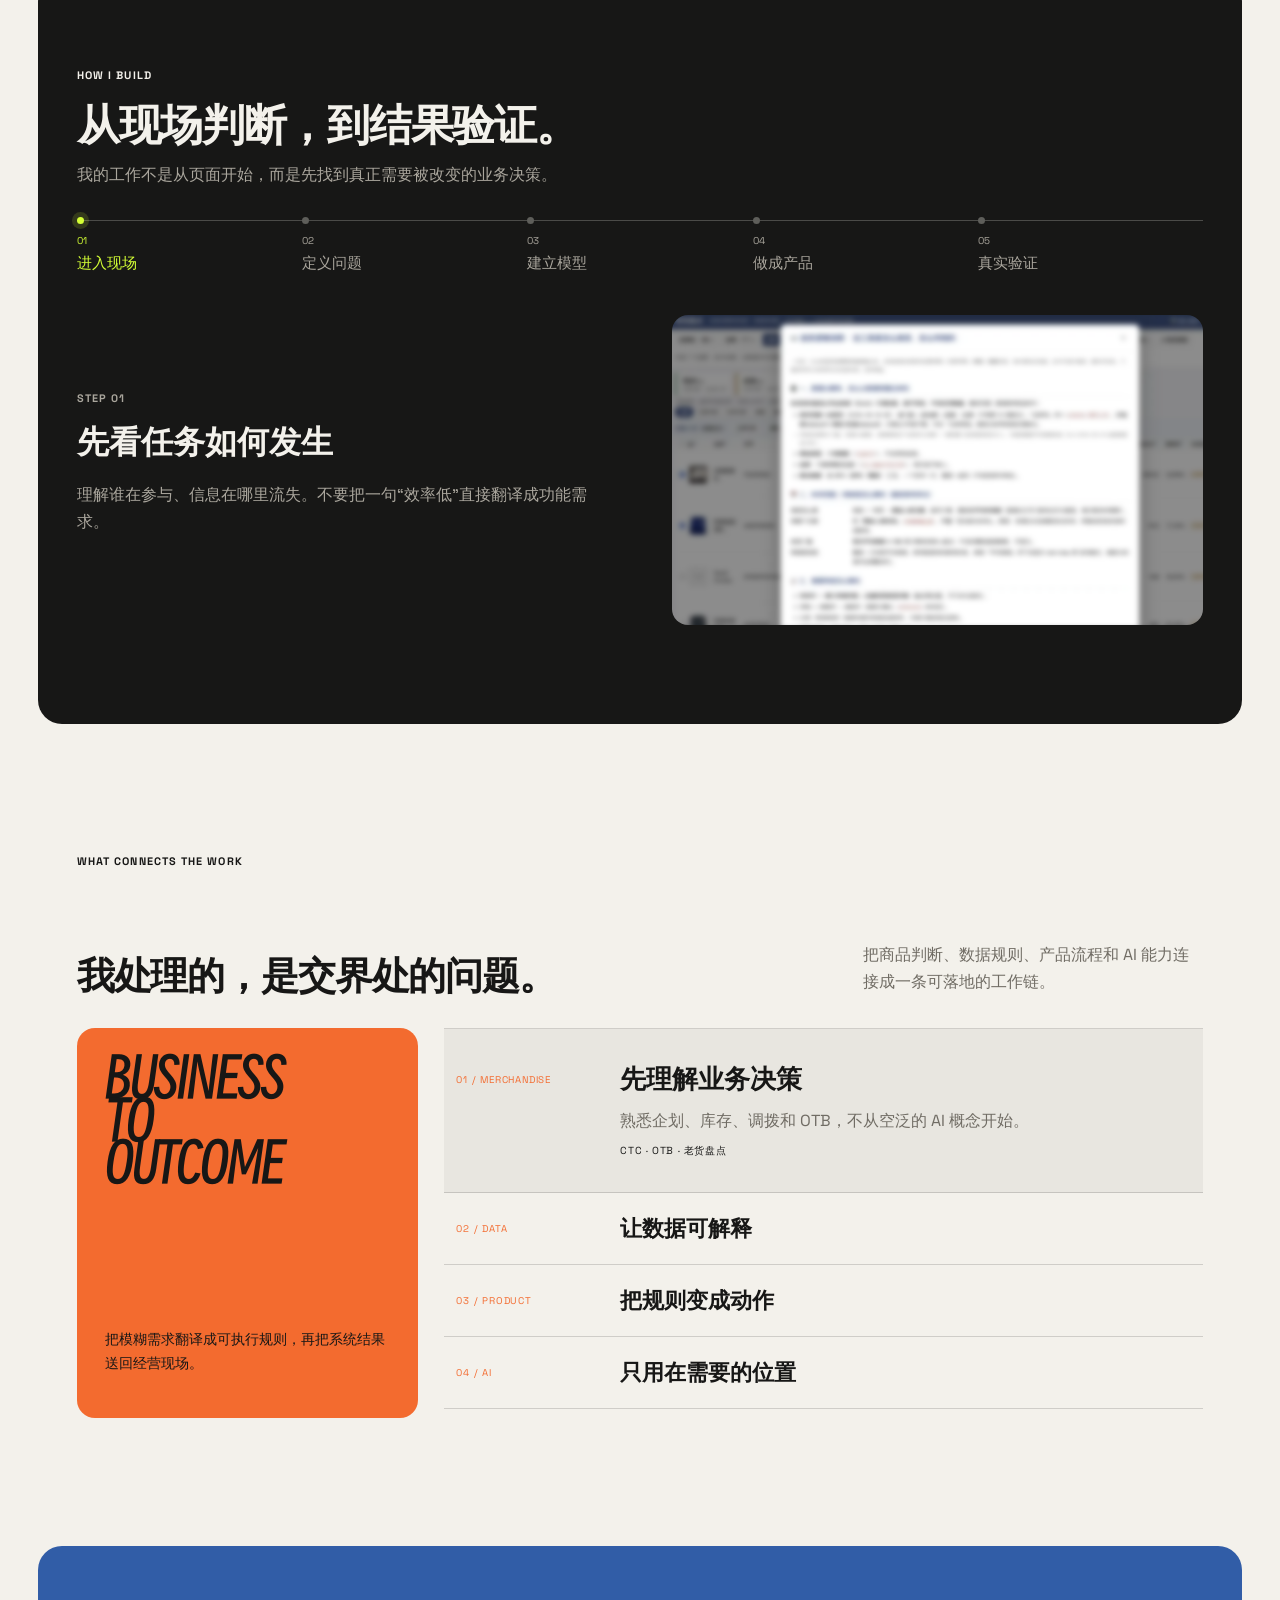
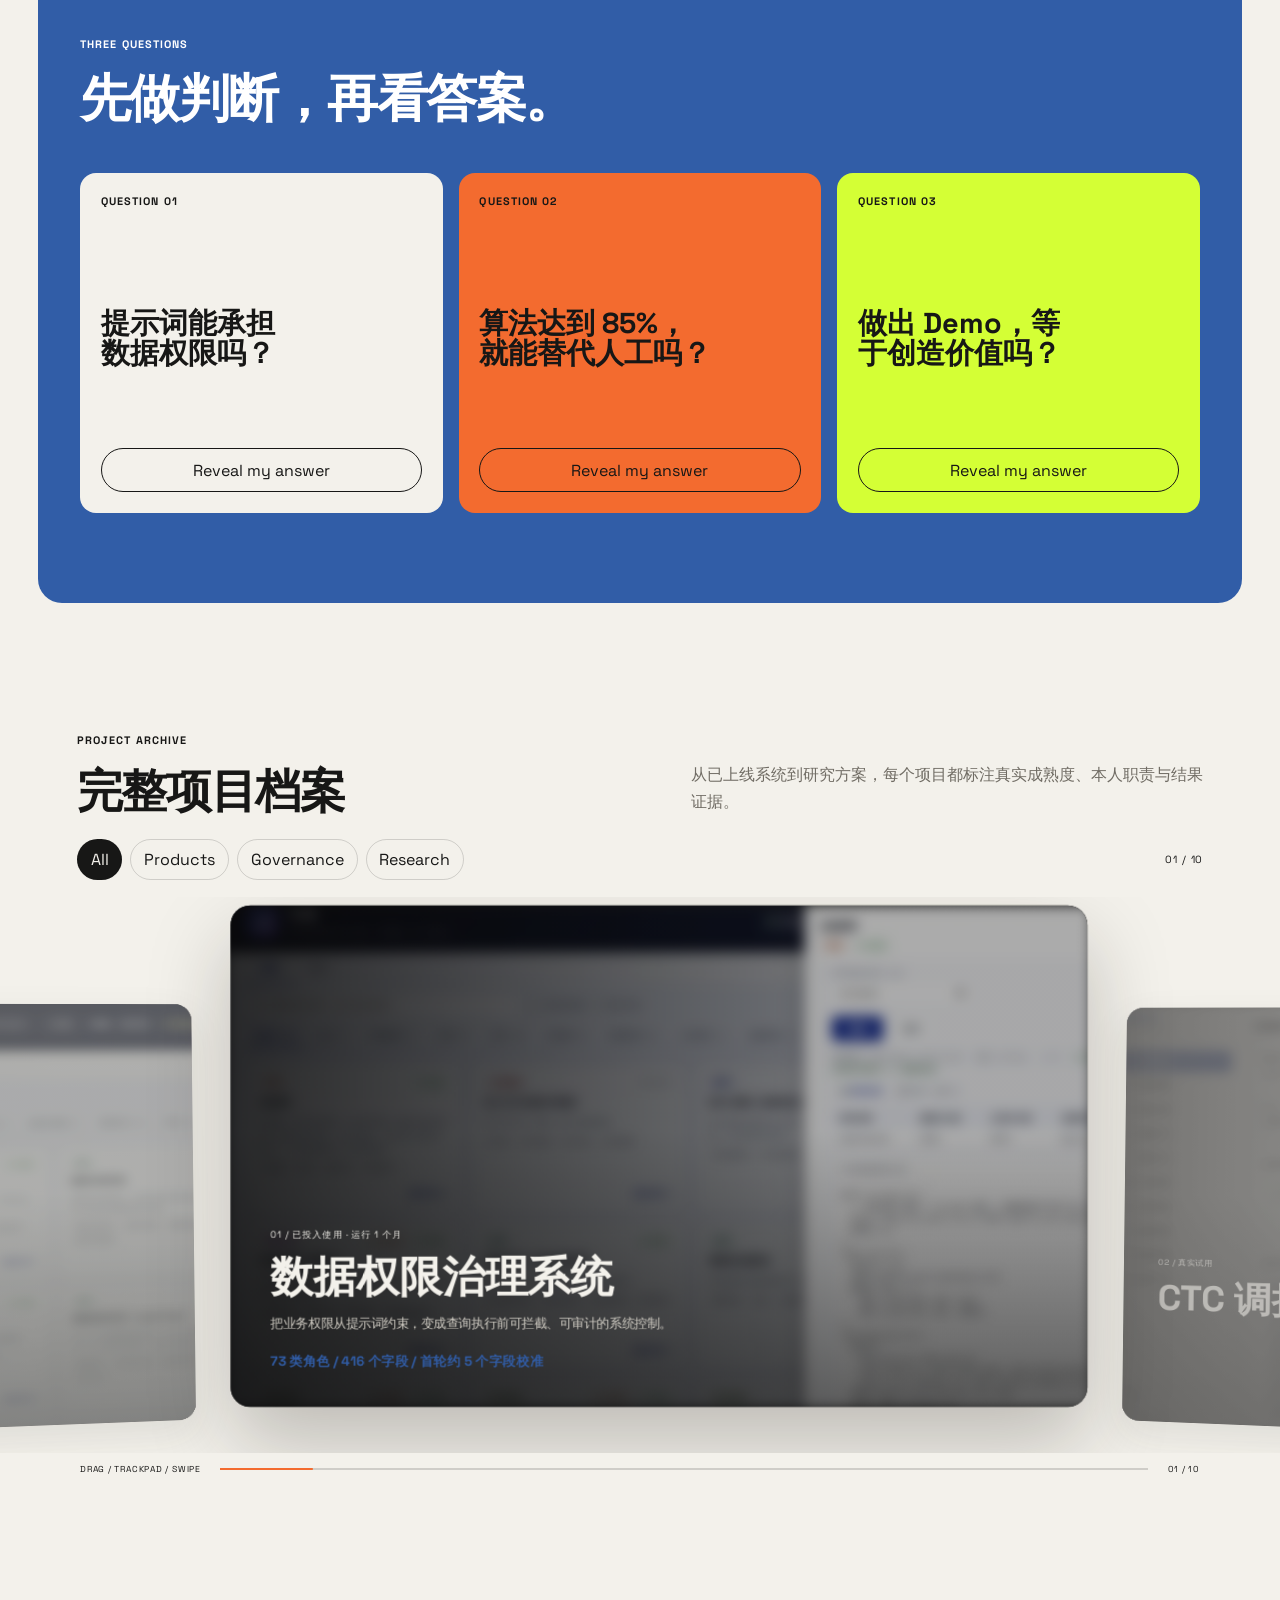
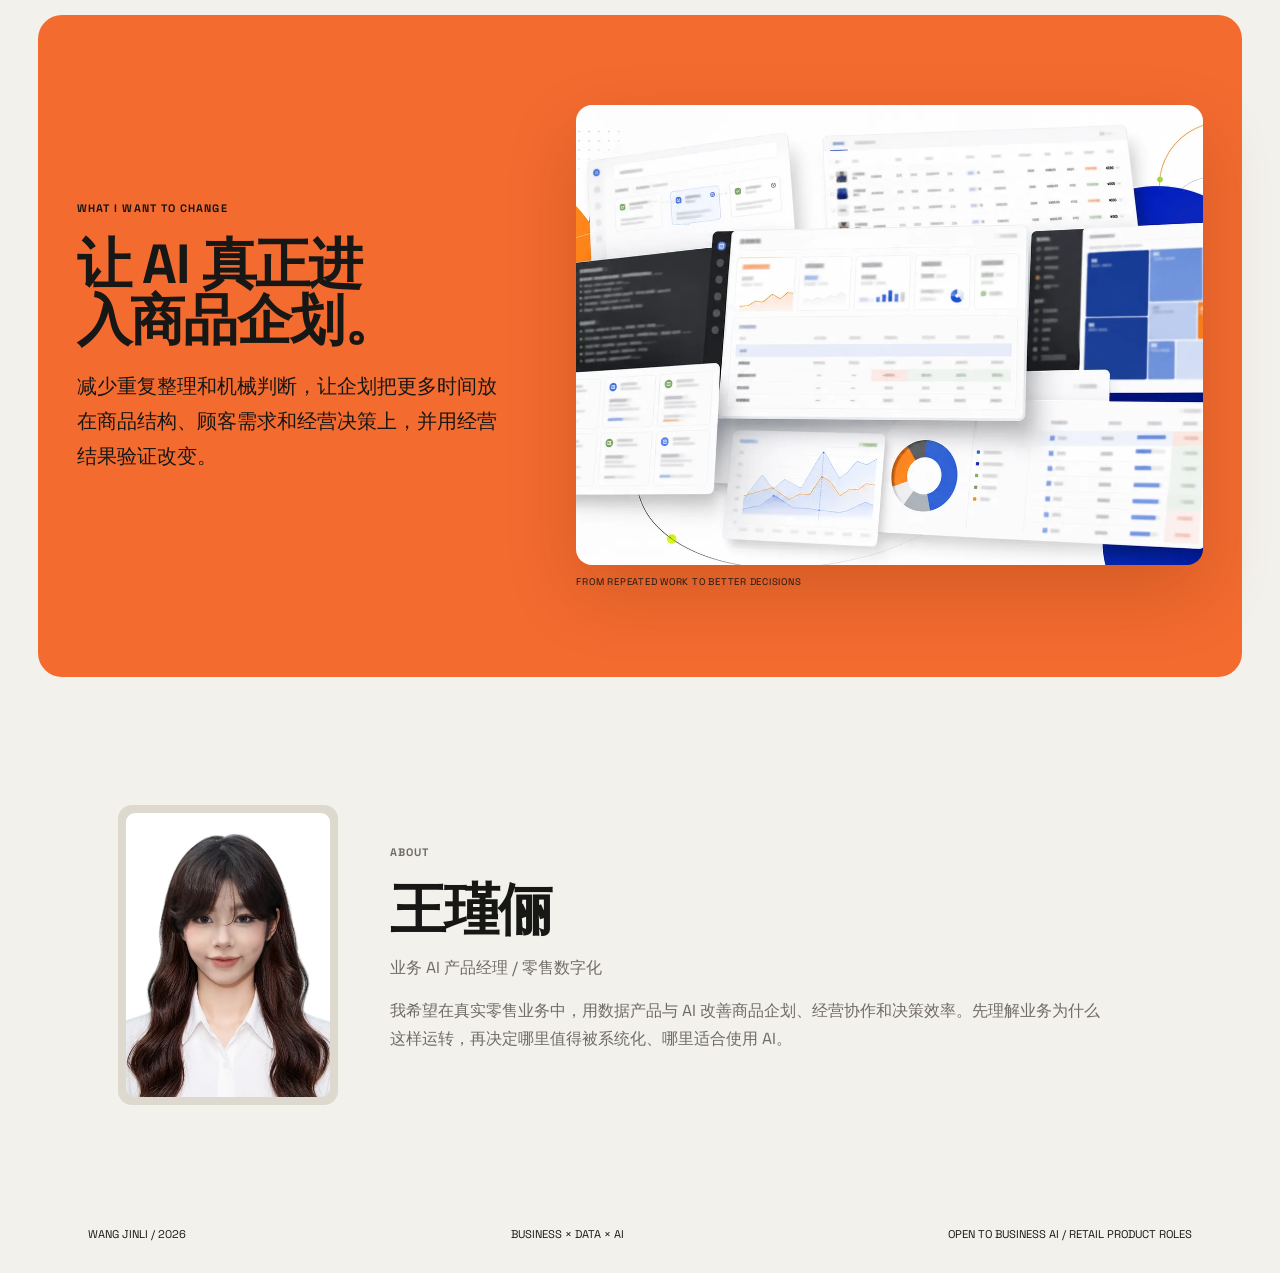
==== commit 2742f2df: "Update profile photo and refine project archive" ====
--- a/index.html
+++ b/index.html
@@ -89,11 +89,11 @@
       <header><div><p class="label">PROJECT ARCHIVE</p><h2>完整项目档案</h2></div><p>从已上线系统到研究方案，每个项目都标注真实成熟度、本人职责与结果证据。</p></header>
       <div class="archive-toolbar">
         <div class="filters"><button class="active" data-filter="all">All</button><button data-filter="product">Products</button><button data-filter="governance">Governance</button><button data-filter="research">Research</button></div>
-        <div class="archive-actions"><span id="archiveCounter">11 PROJECTS</span></div>
+        <div class="archive-actions"><span id="archiveCounter">10 PROJECTS</span></div>
       </div>
       <div class="archive-reel">
         <div class="reel-track" id="reelGrid" aria-label="横向胶片项目浏览"></div>
-        <div class="reel-footer"><span>DRAG / TRACKPAD / SWIPE</span><div class="reel-progress"><i id="reelProgress"></i></div><span id="reelCount">01 / 11</span></div>
+        <div class="reel-footer"><span>DRAG / TRACKPAD / SWIPE</span><div class="reel-progress"><i id="reelProgress"></i></div><span id="reelCount">01 / 10</span></div>
       </div>
     </section>
 
@@ -103,7 +103,7 @@
     </section>
 
     <section class="about">
-      <div class="portrait"><img src="assets/id-photo.webp" width="800" height="1170" loading="lazy" decoding="async" alt="王瑾俪"></div>
+      <div class="portrait"><img src="assets/id-photo.webp" width="832" height="1042" loading="lazy" decoding="async" alt="王瑾俪"></div>
       <div><p class="label">ABOUT</p><h2>王瑾俪</h2><p>业务 AI 产品经理 / 零售数字化</p><p>我希望在真实零售业务中，用数据产品与 AI 改善商品企划、经营协作和决策效率。先理解业务为什么这样运转，再决定哪里值得被系统化、哪里适合使用 AI。</p></div>
     </section>
   </main>
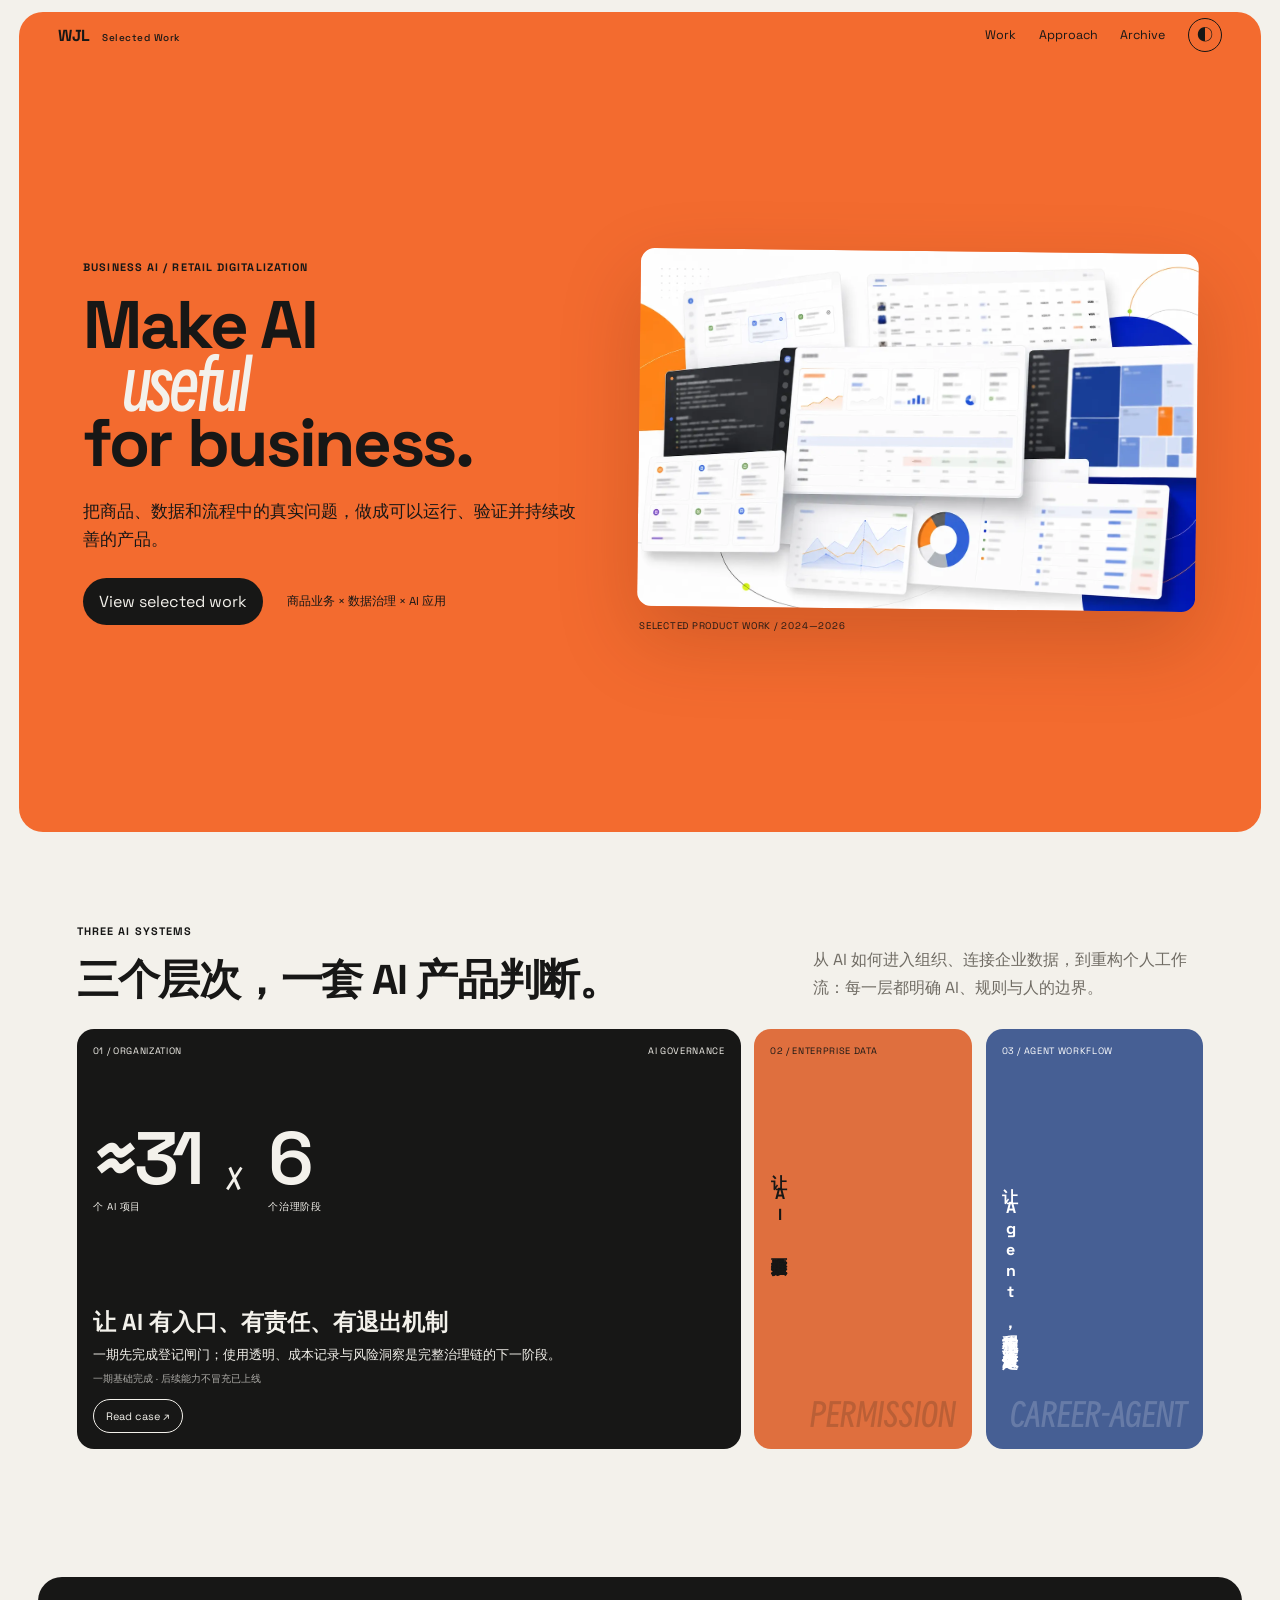
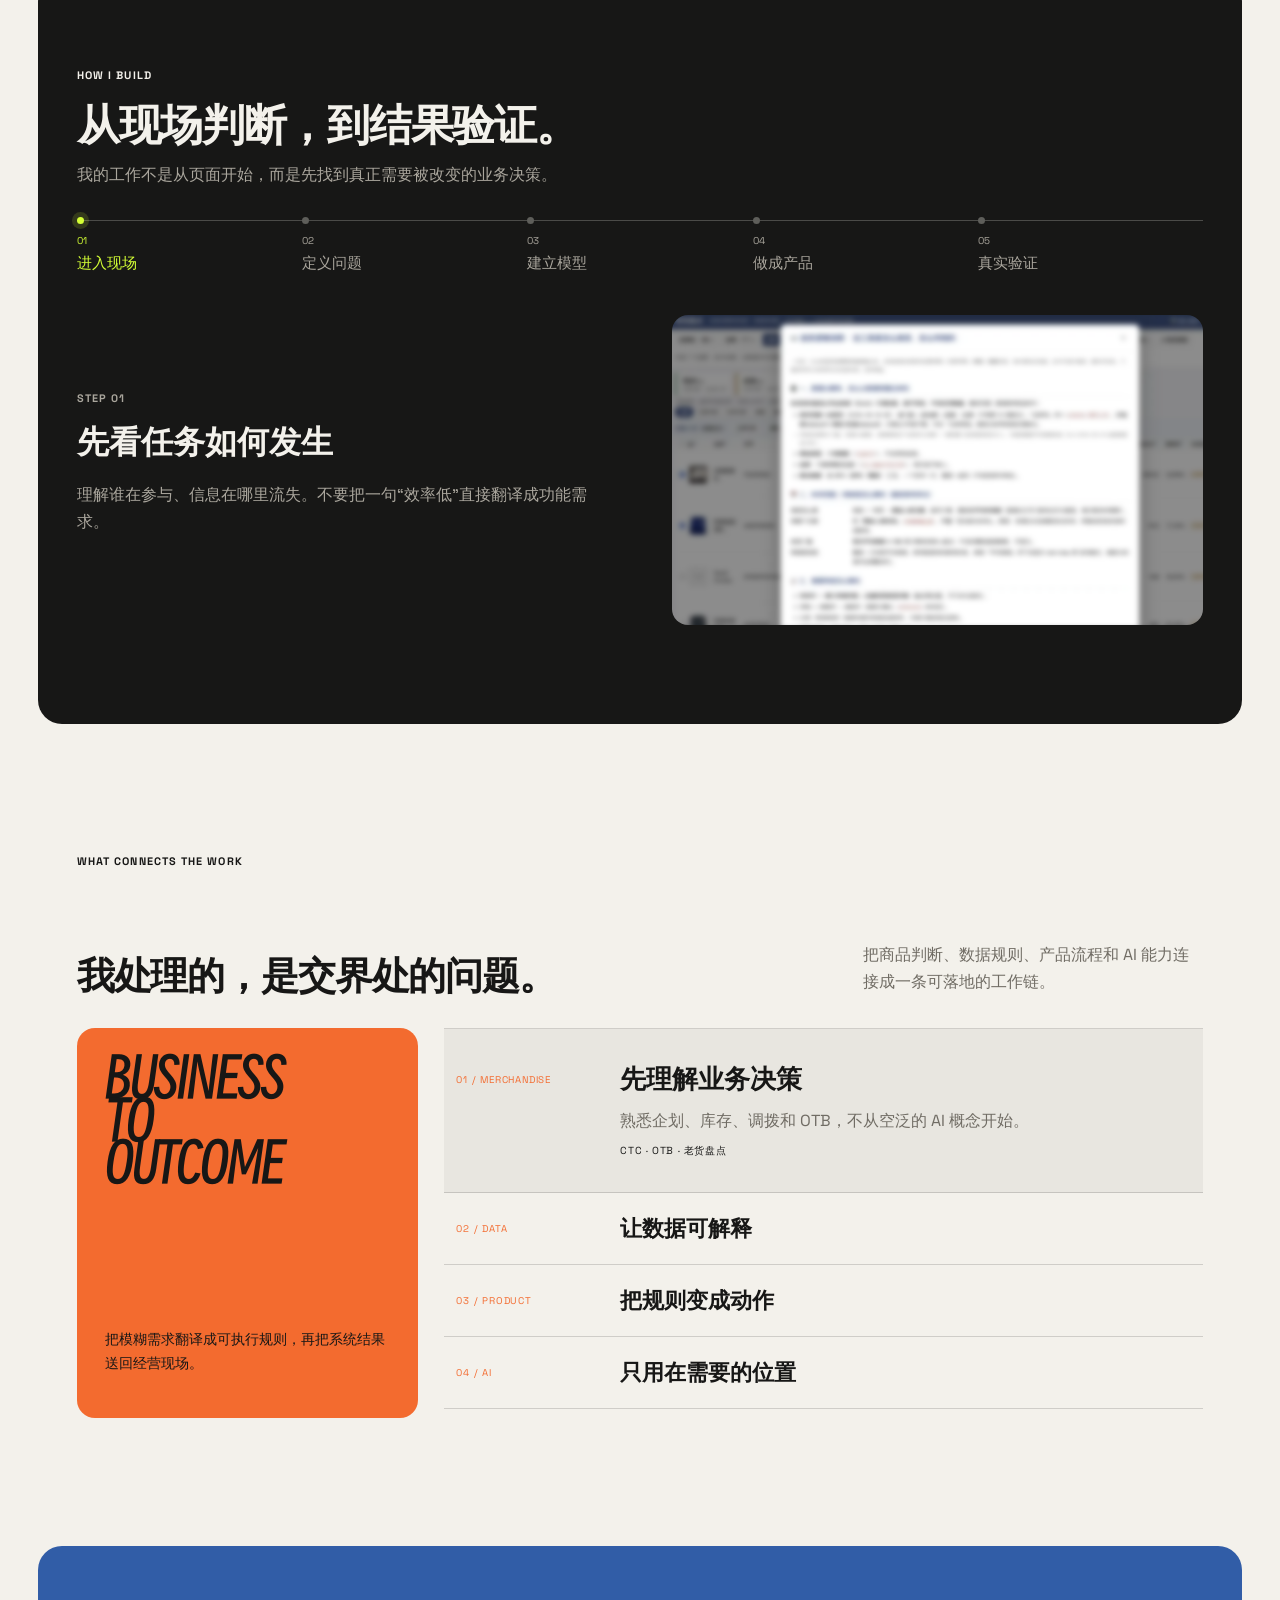
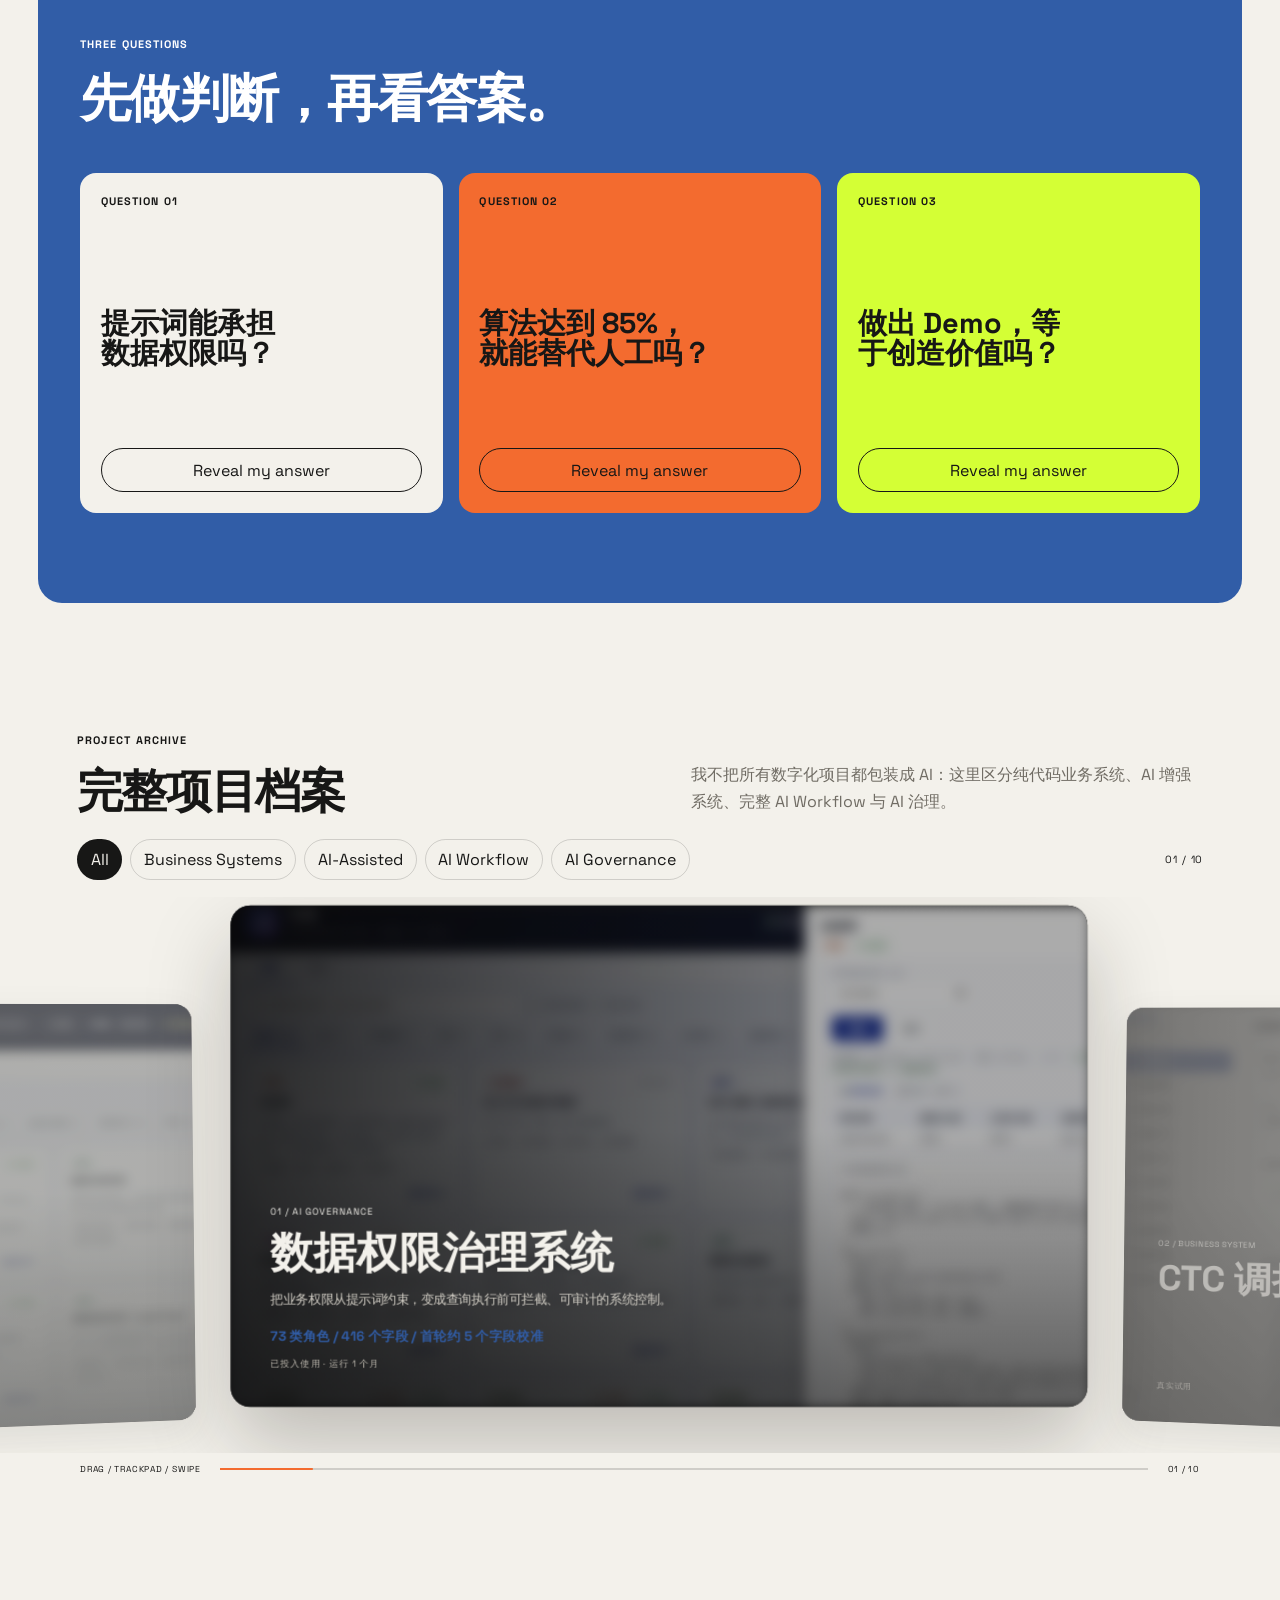
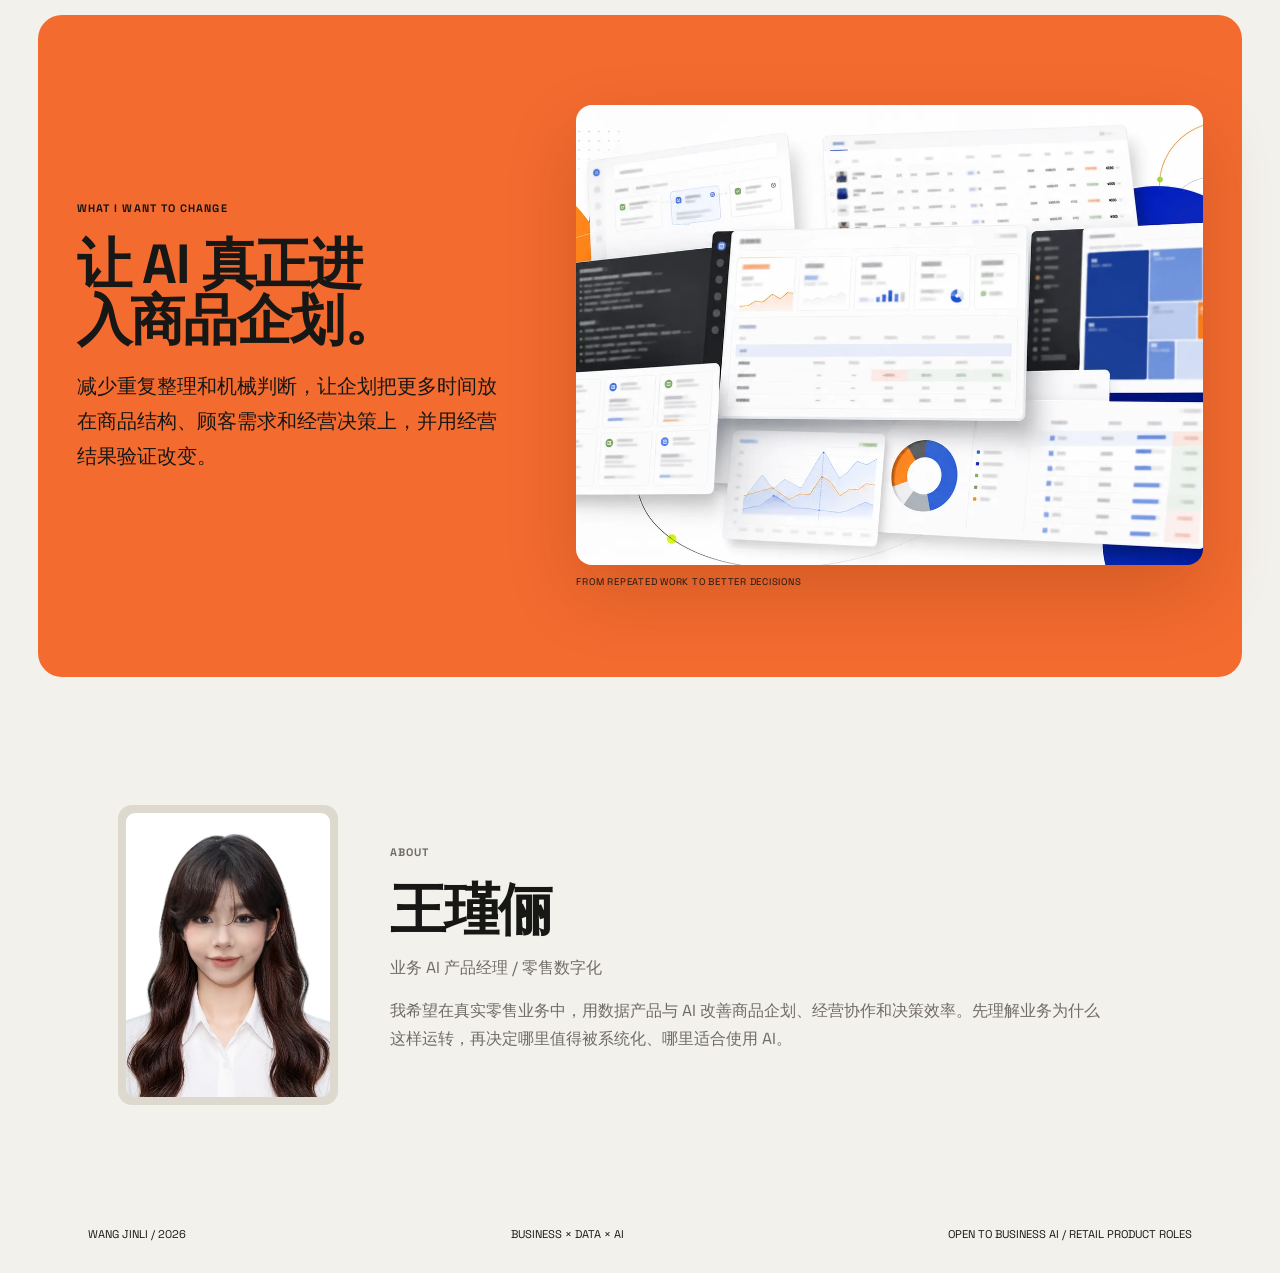
==== commit d26d3c9f: "feat: align portfolio with AI product workflows" ====
--- a/index.html
+++ b/index.html
@@ -2,7 +2,7 @@
 <html lang="zh-CN">
 <head>
   <meta charset="utf-8">
-  <meta name="viewport" content="width=device-width, initial-scale=1">
+  <meta name="viewport" content="width=device-width, initial-scale=1, viewport-fit=cover">
   <meta name="description" content="王瑾俪的业务 AI、商品企划与零售数字化作品集">
   <title>王瑾俪 | Business × Data × AI</title>
   <link rel="preload" as="image" href="assets/hero-collage.webp" type="image/webp">
@@ -30,27 +30,22 @@
     </section>
 
     <section class="work" id="work">
-      <header class="work-heading"><div><p class="label">SELECTED IMPACT</p><h2>从业务问题，<br>走到可见结果。</h2></div><p>四个代表项目，分别证明效率提升、真实采用、数据治理与经营决策产品化。</p></header>
+      <header class="work-heading"><div><p class="label">THREE AI SYSTEMS</p><h2>三个层次，<br>一套 AI 产品判断。</h2></div><p>从 AI 如何进入组织、连接企业数据，到重构个人工作流：每一层都明确 AI、规则与人的边界。</p></header>
       <div class="impact-board" id="impactBoard">
-        <article class="impact-card active" tabindex="0" data-impact="ctc">
-          <div class="impact-top"><span>01 / CTC TRANSFER</span><span>真实试用</span></div>
-          <div class="impact-metric"><div><b>≈14</b><small>人天 / 原流程</small></div><i>→</i><div><b>≈30</b><small>分钟 / 主体计算</small></div></div>
-          <div class="impact-story"><h3>把调拨经验变成可比较的算法</h3><p>库存、在途、销速、需求与尺码约束进入同一条计算链。</p><small>团队试用 · 持续与人工方案对比</small><button data-open="ctc">Read case ↗</button></div>
-        </article>
-        <article class="impact-card" tabindex="0" data-impact="old-stock">
-          <div class="impact-top"><span>02 / OLD STOCK</span><span>真实使用</span></div>
-          <div class="impact-metric"><div><b>≈2</b><small>周 / 人工盘点</small></div><i>→</i><div><b>3–4</b><small>天 / 工具处理</small></div></div>
-          <div class="impact-story"><h3>把一次性表格变成持续工具</h3><p>库龄、库存和销售状态可以被直接查询并转化为经营动作。</p><small>真实业务人员使用 · 处理周期缩短</small><button data-open="old-stock">Read case ↗</button></div>
+        <article class="impact-card active" tabindex="0" data-impact="hive">
+          <div class="impact-top"><span>01 / ORGANIZATION</span><span>AI GOVERNANCE</span></div>
+          <div class="impact-metric"><div><b>≈31</b><small>个 AI 项目</small></div><i>×</i><div><b>6</b><small>个治理阶段</small></div></div>
+          <div class="impact-story"><h3>让 AI 有入口、有责任、有退出机制</h3><p>一期先完成登记闸门；使用透明、成本记录与风险洞察是完整治理链的下一阶段。</p><small>一期基础完成 · 后续能力不冒充已上线</small><button data-open="hive">Read case ↗</button></div>
         </article>
         <article class="impact-card" tabindex="0" data-impact="permission">
-          <div class="impact-top"><span>03 / PERMISSION</span><span>已上线运行</span></div>
+          <div class="impact-top"><span>02 / ENTERPRISE DATA</span><span>IN PRODUCTION</span></div>
           <div class="impact-metric single"><div><b>73</b><small>类真实角色</small></div><i>×</i><div><b>416</b><small>个分级字段</small></div></div>
-          <div class="impact-story"><h3>让权限进入真实查询链路</h3><p>从提示词约束，推进到执行前拦截、默认拒绝与审计。</p><small>已上线运行 · 真实身份联调</small><button data-open="permission">Read case ↗</button></div>
+          <div class="impact-story"><h3>让 AI 在可信边界内连接企业数据</h3><p>身份、权限、受控查询、输出校验和审计进入同一条真实链路。</p><small>已运行 1 个月 · 首轮约 5 个字段校准</small><button data-open="permission">Read case ↗</button></div>
         </article>
-        <article class="impact-card" tabindex="0" data-impact="otb">
-          <div class="impact-top"><span>04 / OTB PLANNING</span><span>已部署使用</span></div>
-          <div class="impact-metric single"><div><b>≈21</b><small>个真实查询接口</small></div></div>
-          <div class="impact-story"><h3>把分散数据送进决策界面</h3><p>预算、采购、销售、毛利、库存和审批进入同一产品。</p><small>真实数据接入 · 已部署辅助买货</small><button data-open="otb">Read case ↗</button></div>
+        <article class="impact-card" tabindex="0" data-impact="career-agent">
+          <div class="impact-top"><span>03 / AGENT WORKFLOW</span><span>LOCAL PRODUCT</span></div>
+          <div class="impact-metric workflow-metric"><div><b>4</b><small>DISCOVER · ANALYZE<br>REVIEW · ACT</small></div></div>
+          <div class="impact-story"><h3>让 Agent 重构流程，但不替人做决定</h3><p>发现岗位、理解 JD、生成草稿；用户确认后，系统才执行模拟沟通并完整留痕。</p><small>可运行本地产品 · Human-in-the-Loop</small><button data-open="career-agent">Open workflow ↗</button></div>
         </article>
       </div>
     </section>
@@ -86,9 +81,9 @@
     </section>
 
     <section class="archive" id="archive">
-      <header><div><p class="label">PROJECT ARCHIVE</p><h2>完整项目档案</h2></div><p>从已上线系统到研究方案，每个项目都标注真实成熟度、本人职责与结果证据。</p></header>
+      <header><div><p class="label">PROJECT ARCHIVE</p><h2>完整项目档案</h2></div><p>我不把所有数字化项目都包装成 AI：这里区分纯代码业务系统、AI 增强系统、完整 AI Workflow 与 AI 治理。</p></header>
       <div class="archive-toolbar">
-        <div class="filters"><button class="active" data-filter="all">All</button><button data-filter="product">Products</button><button data-filter="governance">Governance</button><button data-filter="research">Research</button></div>
+        <div class="filters"><button class="active" data-filter="all">All</button><button data-filter="business-system">Business Systems</button><button data-filter="ai-assisted">AI-Assisted</button><button data-filter="ai-workflow">AI Workflow</button><button data-filter="ai-governance">AI Governance</button></div>
         <div class="archive-actions"><span id="archiveCounter">10 PROJECTS</span></div>
       </div>
       <div class="archive-reel">
@@ -120,7 +115,7 @@
       <section class="case-intro"><p class="case-section-label">CASE IN ONE LINE</p><h3 id="detailThesis"></h3><dl><div><dt>MY ROLE</dt><dd id="detailRole"></dd></div><div><dt>MATURITY</dt><dd id="detailMaturity"></dd></div></dl></section>
       <section class="case-story"><div class="case-story-title"><p class="case-section-label">01 / BUSINESS CONTEXT</p><h3>先理解业务，<br>再设计产品。</h3></div><div class="case-story-body"><p class="case-lead" id="detailContext"></p><div class="case-users"><span>WHO IT SERVES</span><p id="detailUsers"></p></div><p id="detailProblem"></p></div></section>
       <section class="case-solution"><div class="case-story-title"><p class="case-section-label">02 / SOLUTION</p><h3>我把问题<br>做成了什么。</h3></div><div><p class="case-lead" id="detailSolution"></p><ul class="feature-list" id="detailFeatures"></ul></div></section>
-      <section class="case-ai"><div><p class="case-section-label">03 / AI STRATEGY</p><h3 id="detailAiTitle"></h3><p id="detailAiNote"></p></div><div class="ai-split" id="detailAiSplit"></div></section>
+      <section class="case-ai"><div><p class="case-section-label" id="detailLogicLabel">03 / SYSTEM LOGIC</p><h3 id="detailAiTitle"></h3><p id="detailAiNote"></p></div><div class="ai-split" id="detailAiSplit"></div></section>
       <section class="case-flow"><div class="case-story-title"><p class="case-section-label">04 / FROM INPUT TO OUTCOME</p><h3>产品如何进入<br>真实工作链。</h3></div><ol id="detailProcess"></ol></section>
       <section class="case-contribution"><div><p class="case-section-label">05 / MY CONTRIBUTION</p><h3>我具体负责的部分</h3><ul id="detailWork"></ul></div><div><p class="case-section-label">KEY PRODUCT DECISIONS</p><ul id="detailDecisions"></ul></div></section>
       <section class="case-proof"><div><p>EVIDENCE & OUTCOME</p><strong id="detailProofLarge"></strong></div><p id="detailEvidence"></p></section>
--- a/styles.css
+++ b/styles.css
@@ -1,5 +1,5 @@
 @font-face{font-family:Space;src:url("assets/SpaceGrotesk-Variable.ttf") format("truetype");font-weight:300 700;font-display:swap}@font-face{font-family:Smiley;src:url("assets/SmileySans-Oblique.woff2") format("woff2");font-display:swap}
-:root{--orange:#f36b2f;--lime:#d4ff35;--ink:#171716;--paper:#f3f1eb;--blue:#315da7;--muted:#706c64;--line:rgba(23,23,22,.16);--ease:cubic-bezier(.16,1,.3,1);color-scheme:light}:root[data-theme=dark]{--ink:#f2f0e9;--paper:#181817;--muted:#aaa69d;--line:rgba(242,240,233,.16);color-scheme:dark}
+:root{--orange:#f36b2f;--lime:#d4ff35;--violet:#a98cff;--ink:#171716;--paper:#f3f1eb;--blue:#315da7;--muted:#706c64;--line:rgba(23,23,22,.16);--ease:cubic-bezier(.16,1,.3,1);color-scheme:light}:root[data-theme=dark]{--ink:#f2f0e9;--paper:#181817;--muted:#aaa69d;--line:rgba(242,240,233,.16);color-scheme:dark}
 *{box-sizing:border-box}html{scroll-behavior:smooth}body{margin:0;background:var(--paper);color:var(--ink);font-family:Space,"PingFang SC","Microsoft YaHei",sans-serif;-webkit-font-smoothing:antialiased}button,a{font:inherit;color:inherit}button{cursor:pointer}img{display:block;max-width:100%}::selection{background:var(--lime);color:#171716}:focus-visible{outline:3px solid var(--orange);outline-offset:4px}.skip{position:fixed;z-index:999;top:1rem;left:1rem;transform:translateY(-200%);background:#171716;color:white;padding:.7rem 1rem}.skip:focus{transform:none}.nav{height:70px;position:absolute;inset:0 0 auto;z-index:10;display:flex;align-items:center;justify-content:space-between;padding:0 clamp(1rem,3vw,3rem);color:#171716}.logo{text-decoration:none;font-weight:700;letter-spacing:-.03em}.logo span{font-size:.62rem;font-weight:500;margin-left:.55rem;letter-spacing:.05em}.nav nav{display:flex;gap:1.4rem;align-items:center}.nav nav a{text-decoration:none;font-size:.78rem}.nav nav button{border:1px solid currentColor;background:transparent;border-radius:50%;width:34px;height:34px}
 .hero{min-height:100dvh;background:var(--orange);color:#171716;padding:clamp(6rem,10vh,8rem) clamp(1rem,3vw,3rem) 3rem;display:grid;grid-template-columns:minmax(0,.8fr) minmax(420px,1.2fr);gap:4vw;align-items:center}.label{font-size:.68rem;letter-spacing:.1em;font-weight:700;margin:0 0 1.2rem}.hero h1{font-size:clamp(4.2rem,7.2vw,7.6rem);line-height:.82;letter-spacing:-.035em;margin:0;max-width:8.5ch}.hero h1 span{display:block}.hero h1 em{font-family:Smiley,Space,sans-serif;font-style:normal;font-weight:400;color:var(--paper);display:block;margin-left:1.2ch}.hero-cn{font-size:clamp(1rem,1.35vw,1.2rem);line-height:1.7;max-width:36rem;margin:2.4rem 0}.hero-actions{display:flex;align-items:center;gap:1.5rem}.hero-actions a{background:#171716;color:#f3f1eb;text-decoration:none;border-radius:999px;padding:.8rem 1rem}.hero-actions span{font-size:.72rem}.hero-media{margin:0;position:relative}.hero-media img{border-radius:18px;box-shadow:0 32px 80px rgba(93,31,7,.22);transform:rotate(1.2deg)}figure figcaption{font-size:.6rem;letter-spacing:.08em;margin-top:.7rem}
 section:not(.hero){padding:clamp(5rem,9vw,9rem) clamp(1rem,3vw,3rem)}h2{font-size:clamp(2.5rem,4.6vw,5rem);line-height:1.02;letter-spacing:-.03em;margin:0}p{line-height:1.7}.work-heading{display:flex;justify-content:space-between;align-items:end;gap:3rem;margin-bottom:3.5rem}.work-heading>p{max-width:34rem;color:var(--muted);margin:0}.work-browser{display:grid;grid-template-columns:300px minmax(0,1fr);gap:2rem;min-height:580px}.work-tabs{display:flex;flex-direction:column}.work-tab{border:0;border-bottom:1px solid var(--line);background:transparent;text-align:left;padding:1.2rem 0;display:grid;grid-template-columns:38px 1fr;gap:.25rem .6rem;opacity:.45;transition:.3s var(--ease)}.work-tab span{grid-row:1/3;font-size:.65rem}.work-tab b{font-size:1.08rem}.work-tab small{font-size:.68rem;color:var(--muted)}.work-tab:hover,.work-tab.active{opacity:1;padding-left:.7rem}.work-frame{position:relative;min-height:580px;border-radius:18px;overflow:hidden;background:#171716;color:#f3f1eb}.work-shot{position:absolute;inset:0}.work-shot img{width:100%;height:100%;object-fit:cover;object-position:top left;filter:blur(2.2px) saturate(.78);transform:scale(1.025)}.work-shot::after{content:"";position:absolute;inset:0;background:linear-gradient(90deg,rgba(10,10,10,.72) 0,rgba(10,10,10,.24) 52%,rgba(10,10,10,.06))}.work-copy{position:absolute;z-index:3;left:clamp(1.4rem,4vw,4rem);bottom:clamp(1.4rem,4vw,3.5rem);max-width:34rem}.work-copy>span{font-size:.64rem;letter-spacing:.08em}.work-copy h3{font-size:clamp(2.3rem,4.2vw,4.5rem);line-height:.95;letter-spacing:-.03em;margin:1rem 0}.work-copy p{max-width:31rem;color:#d0ccc2}.work-copy button{border:1px solid #f3f1eb;background:transparent;color:#f3f1eb;border-radius:999px;padding:.65rem .9rem}
@@ -192,6 +192,15 @@
   .case-meta b{flex:1 1 100%;line-height:1.55;word-break:auto-phrase;overflow-wrap:normal}
 }
 
+/* v14 — three-layer AI portfolio narrative */
+.impact-board{gap:.85rem}
+.impact-card.active{flex:2.45}
+.impact-card:nth-child(3){background:#415fa0;color:#fff}
+.impact-card:nth-child(3) .impact-metric small{max-width:15rem;line-height:1.45}
+.workflow-metric b{font-family:Smiley,Space,sans-serif;font-style:italic}
+@media(max-width:900px){.impact-card.active{min-height:410px}.impact-board{gap:.6rem}}
+@media(max-width:620px){.impact-card,.impact-card.active{min-height:0;height:auto}.impact-card{padding:1rem}.impact-card.active{min-height:390px}.impact-card:not(.active){min-height:112px}.impact-story h3{max-width:100%}.impact-card.active .impact-story p{max-width:31rem}}
+
 /* v17 — lightweight media and resilient demo loading */
 .archive-ambient{background-image:url("assets/interface-collage.webp")}
 .demo-browser{position:relative}.demo-browser iframe{position:relative;z-index:1}
@@ -262,3 +271,304 @@
 @media(max-width:620px){
   .case-proof{margin-bottom:1.5rem;border-radius:15px}
 }
+
+/* v22 — consolidated mobile responsive pass */
+html,body{max-width:100%;overflow-x:clip}
+@supports not (overflow:clip){html,body{overflow-x:hidden}}
+:where(button,a){-webkit-tap-highlight-color:transparent}
+
+@media(max-width:620px){
+  .nav{
+    height:60px;
+    padding-left:max(18px,env(safe-area-inset-left));
+    padding-right:max(18px,env(safe-area-inset-right));
+  }
+  .nav-links{gap:.7rem}
+  .nav-links a{display:none}
+  .theme-toggle{width:42px;height:42px}
+
+  .hero{
+    width:calc(100% - 12px);
+    margin-top:6px;
+    padding:5.4rem 20px 2rem;
+    gap:2rem;
+    border-radius:18px;
+    overflow:hidden;
+  }
+  .hero-copy,.hero-media{width:100%;min-width:0}
+  .hero h1{max-width:none;font-size:clamp(2.75rem,13vw,3.35rem);line-height:.88}
+  .hero h1>*{display:block}
+  .hero h1 span:last-child{font-size:.84em;white-space:nowrap;letter-spacing:-.05em}
+  .hero-cn{font-size:.95rem;line-height:1.7;margin:1.2rem 0}
+  .hero-actions{gap:.8rem;align-items:center}
+  .hero-actions a{min-height:44px;display:inline-flex;align-items:center}
+  .hero-media figcaption{font-size:.52rem}
+
+  section:not(.hero){
+    width:calc(100% - 12px);
+    padding:3.75rem 14px!important;
+  }
+  .work-heading{gap:1.2rem;margin-bottom:1.75rem}
+  .work-heading h2,.approach h2,.strengths h2,.principles h2,.archive h2{
+    font-size:clamp(2.3rem,10.5vw,3rem);
+    line-height:1.02;
+  }
+
+  .impact-board{
+    display:grid;
+    grid-auto-flow:column;
+    grid-auto-columns:min(84vw,330px);
+    gap:12px;
+    height:auto;
+    overflow-x:auto;
+    overflow-y:hidden;
+    scroll-snap-type:x mandatory;
+    overscroll-behavior-inline:contain;
+    padding:2px 2px 12px;
+    scrollbar-width:none;
+  }
+  .impact-board::-webkit-scrollbar{display:none}
+  .impact-card,.impact-card.active{
+    width:auto;
+    height:420px;
+    min-height:420px;
+    flex:none;
+    scroll-snap-align:center;
+  }
+  .impact-card:not(.active){filter:none}
+  .impact-card .impact-metric,
+  .impact-card .impact-story p,
+  .impact-card .impact-story small,
+  .impact-card .impact-story button{
+    opacity:1;
+    transform:none;
+    pointer-events:auto;
+  }
+  .impact-card:not(.active) .impact-top span:last-child{display:block}
+  .impact-card:not(.active) .impact-story h3{
+    height:auto;
+    font-size:1.45rem;
+    writing-mode:initial;
+    transform:none;
+    white-space:normal;
+  }
+  .impact-card:not(.active)::after{display:none}
+  .impact-metric b{font-size:clamp(3.25rem,16vw,4.5rem)}
+
+  .stepper{
+    width:100%;
+    max-width:100%;
+    overflow-x:auto;
+    overflow-y:hidden;
+    scroll-snap-type:x proximity;
+    overscroll-behavior-inline:contain;
+    scrollbar-width:none;
+  }
+  .stepper::-webkit-scrollbar{display:none}
+  .step{min-width:104px;scroll-snap-align:start}
+  .step-panel{min-height:0;gap:2rem}
+  .step-panel h3{font-size:2rem;line-height:1.08}
+  .step-image{height:230px}
+
+  .strength-stage{gap:12px}
+  .strength-lead{min-height:260px;height:260px}
+  .strength-rails{min-height:0}
+  .strength-rails,.strength-rail{width:100%;min-width:0;overflow:hidden}
+  .strength-rail{min-height:92px}
+  .strength-rail strong,.strength-rail p,.strength-rail small{
+    min-width:0;
+    white-space:normal;
+    word-break:normal;
+    overflow-wrap:anywhere;
+  }
+  .question{min-height:300px}
+  .question button,.filters button{min-height:44px}
+
+  .archive-toolbar{min-width:0;align-items:flex-start;gap:1rem}
+  .filters{
+    max-width:100%;
+    overflow-x:auto;
+    flex-wrap:nowrap;
+    overscroll-behavior-inline:contain;
+    scrollbar-width:none;
+  }
+  .filters::-webkit-scrollbar{display:none}
+  .filters button{flex:0 0 auto}
+  .archive-actions{flex:none}
+  .archive-reel{
+    --reel-card-width:82vw;
+    width:100vw;
+    margin-left:calc(50% - 50vw);
+    overflow:hidden;
+    padding-top:12px;
+  }
+  .reel-track{
+    width:100%;
+    height:466px;
+    padding-top:16px;
+    padding-bottom:34px;
+    gap:12px;
+    overflow-x:auto;
+    overflow-y:hidden;
+  }
+  .reel-card{height:414px}
+  .reel-overlay{max-width:calc(100% - 2rem)}
+  .reel-overlay>strong{font-size:clamp(1.8rem,9vw,2.35rem)}
+  .reel-footer{margin-inline:14px}
+
+  .direction{gap:2rem}
+  .direction h2{font-size:2.55rem;line-height:1.02}
+  .about{grid-template-columns:1fr;gap:1.5rem}
+  .portrait{width:min(230px,65vw);height:310px}
+  footer{padding-bottom:max(2rem,env(safe-area-inset-bottom))}
+
+  .detail{overflow-x:hidden}
+  .case-page,.case-hero,.case-hero-copy,.case-visual{min-width:0;max-width:100%}
+  .case-page{padding-inline:14px!important}
+  .case-summary{word-break:normal!important;overflow-wrap:anywhere!important}
+  .case-meta{max-width:100%}
+  .case-hero:has(.demo-browser) .case-visual{height:min(72vh,610px)}
+  .demo-browser{max-width:100%}
+  .browser-tab{min-width:0;flex:1}
+  .case-proof{margin-inline:0}
+}
+
+@media(max-width:420px){
+  .hero h1{font-size:clamp(2.7rem,13vw,3.2rem)}
+  .hero h1 span:last-child{font-size:.82em}
+  .impact-board{grid-auto-columns:88%}
+  .archive-reel{--reel-card-width:84vw}
+  .case-hero h2{font-size:2.55rem}
+}
+
+/* v23 — Android/OPPO text wrapping and narrow-screen accordion hardening */
+html{-webkit-text-size-adjust:100%;text-size-adjust:100%}
+
+@media(max-width:620px){
+  .strength-rails{display:grid;grid-template-columns:minmax(0,1fr)}
+  .strength-rail,
+  .strength-rail.active{
+    display:grid;
+    grid-template-columns:minmax(0,1fr);
+    gap:.55rem;
+    min-height:0;
+    padding:1.1rem .8rem;
+    align-content:start;
+    align-items:start;
+  }
+  .strength-rail>span,
+  .strength-rail strong,
+  .strength-rail.active p,
+  .strength-rail.active small{
+    grid-column:1;
+    width:100%;
+    max-width:100%;
+    min-width:0;
+  }
+  .strength-rail strong,
+  .strength-rail p,
+  .strength-rail small{
+    white-space:normal!important;
+    word-break:break-all!important;
+    overflow-wrap:anywhere!important;
+    text-wrap:wrap!important;
+  }
+  .strength-rail strong{font-size:1.35rem;line-height:1.2}
+  .strength-rail.active strong{font-size:1.65rem;line-height:1.16}
+  .strength-rail.active p{margin:.35rem 0 0;line-height:1.7}
+  .strength-rail.active small{margin-top:.2rem;line-height:1.5}
+
+  .case-intro,
+  .case-intro>h3,
+  .case-intro dl,
+  .case-intro dl>div,
+  .case-intro dt,
+  .case-intro dd{
+    width:100%;
+    max-width:100%;
+    min-width:0;
+  }
+  .case-intro>h3{
+    margin-bottom:2.5rem;
+    font-size:clamp(1.85rem,8vw,2.15rem);
+    line-height:1.18;
+    letter-spacing:-.02em;
+    white-space:normal!important;
+    word-break:break-all!important;
+    overflow-wrap:anywhere!important;
+    text-wrap:wrap!important;
+  }
+  .case-intro dl>div{
+    display:grid;
+    grid-template-columns:minmax(0,1fr)!important;
+    gap:.7rem;
+  }
+  .case-intro dt{margin:0;line-height:1.4}
+  .case-intro dd{
+    margin:0;
+    font-size:.95rem;
+    line-height:1.75;
+    white-space:normal!important;
+    word-break:break-all!important;
+    overflow-wrap:anywhere!important;
+    text-wrap:wrap!important;
+  }
+}
+
+/* v24 — project taxonomy and AI workflow disclosure */
+.reel-overlay small{
+  margin-top:.65rem;
+  font-size:.54rem;
+  line-height:1.45;
+  letter-spacing:.07em;
+  color:#bdb8ae;
+}
+.reel-media.typographic .workflow-cover{
+  position:relative;
+  z-index:2;
+  display:flex;
+  flex-wrap:wrap;
+  align-items:center;
+  gap:.5rem;
+  max-width:28rem;
+  color:var(--reel-accent);
+}
+.workflow-cover em{
+  border:1px solid currentColor;
+  border-radius:999px;
+  padding:.45rem .65rem;
+  font-style:normal;
+  font-size:.56rem;
+  letter-spacing:.08em;
+}
+.workflow-cover i{font-style:normal;opacity:.65}
+.career-agent-cover{background:linear-gradient(145deg,#10100f 0%,#17152a 100%)}
+.case-workflow{
+  display:flex;
+  align-items:center;
+  gap:.6rem;
+  margin:auto 0;
+  color:var(--case-accent);
+}
+.case-workflow span{
+  border:1px solid currentColor;
+  border-radius:999px;
+  padding:.5rem .7rem;
+  font-size:.54rem;
+  letter-spacing:.08em;
+}
+.case-workflow i{font-style:normal;opacity:.6}
+.category-ai-assisted .reel-media::after{
+  background:linear-gradient(90deg,rgba(8,8,8,.76),rgba(8,8,8,.16) 70%),linear-gradient(0deg,rgba(8,8,8,.5),transparent 55%);
+}
+
+@media(max-width:620px){
+  .filters{padding-bottom:.25rem}
+  .filters button{font-size:.72rem;padding-inline:.72rem}
+  .reel-overlay small{font-size:.5rem}
+  .workflow-cover{gap:.35rem!important}
+  .workflow-cover em{padding:.35rem .48rem;font-size:.48rem}
+  .case-workflow{display:grid;grid-template-columns:1fr auto 1fr;gap:.45rem}
+  .case-workflow span{text-align:center}
+  .case-workflow i:nth-of-type(2){display:none}
+}
